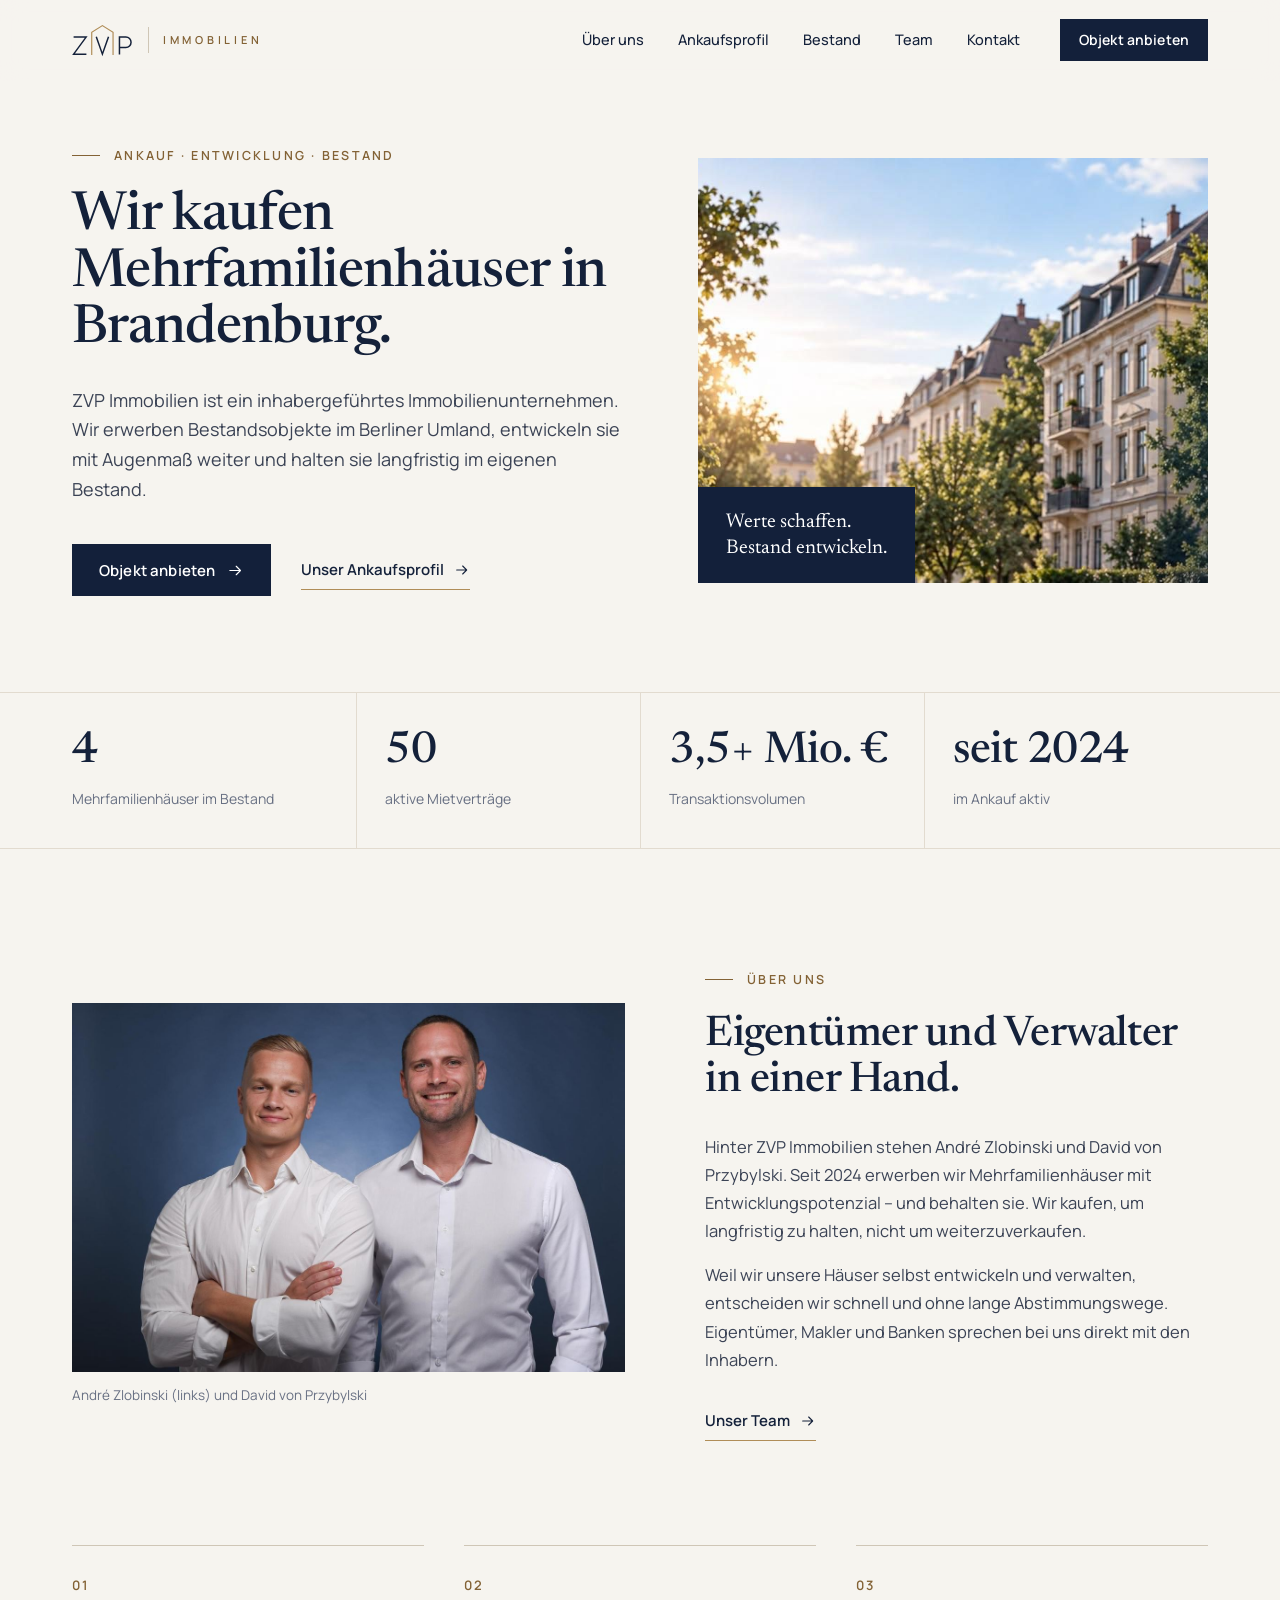
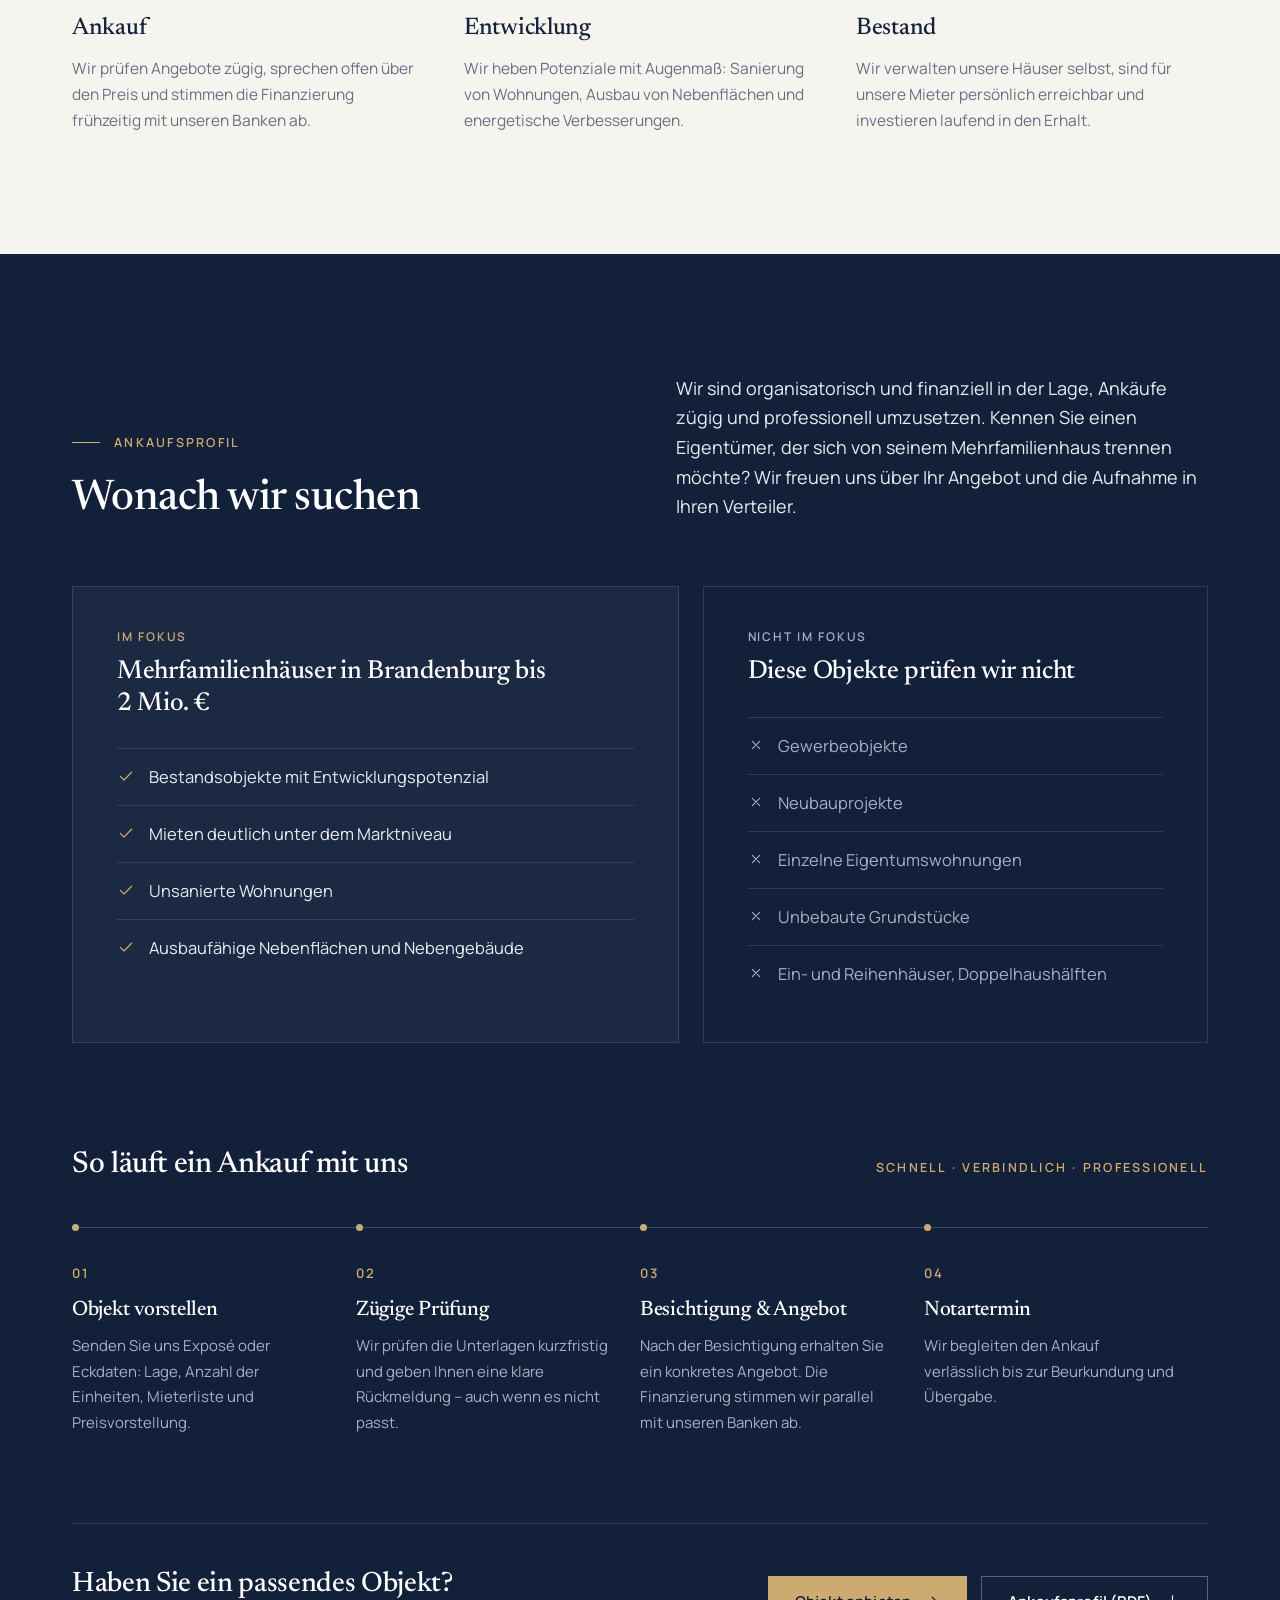
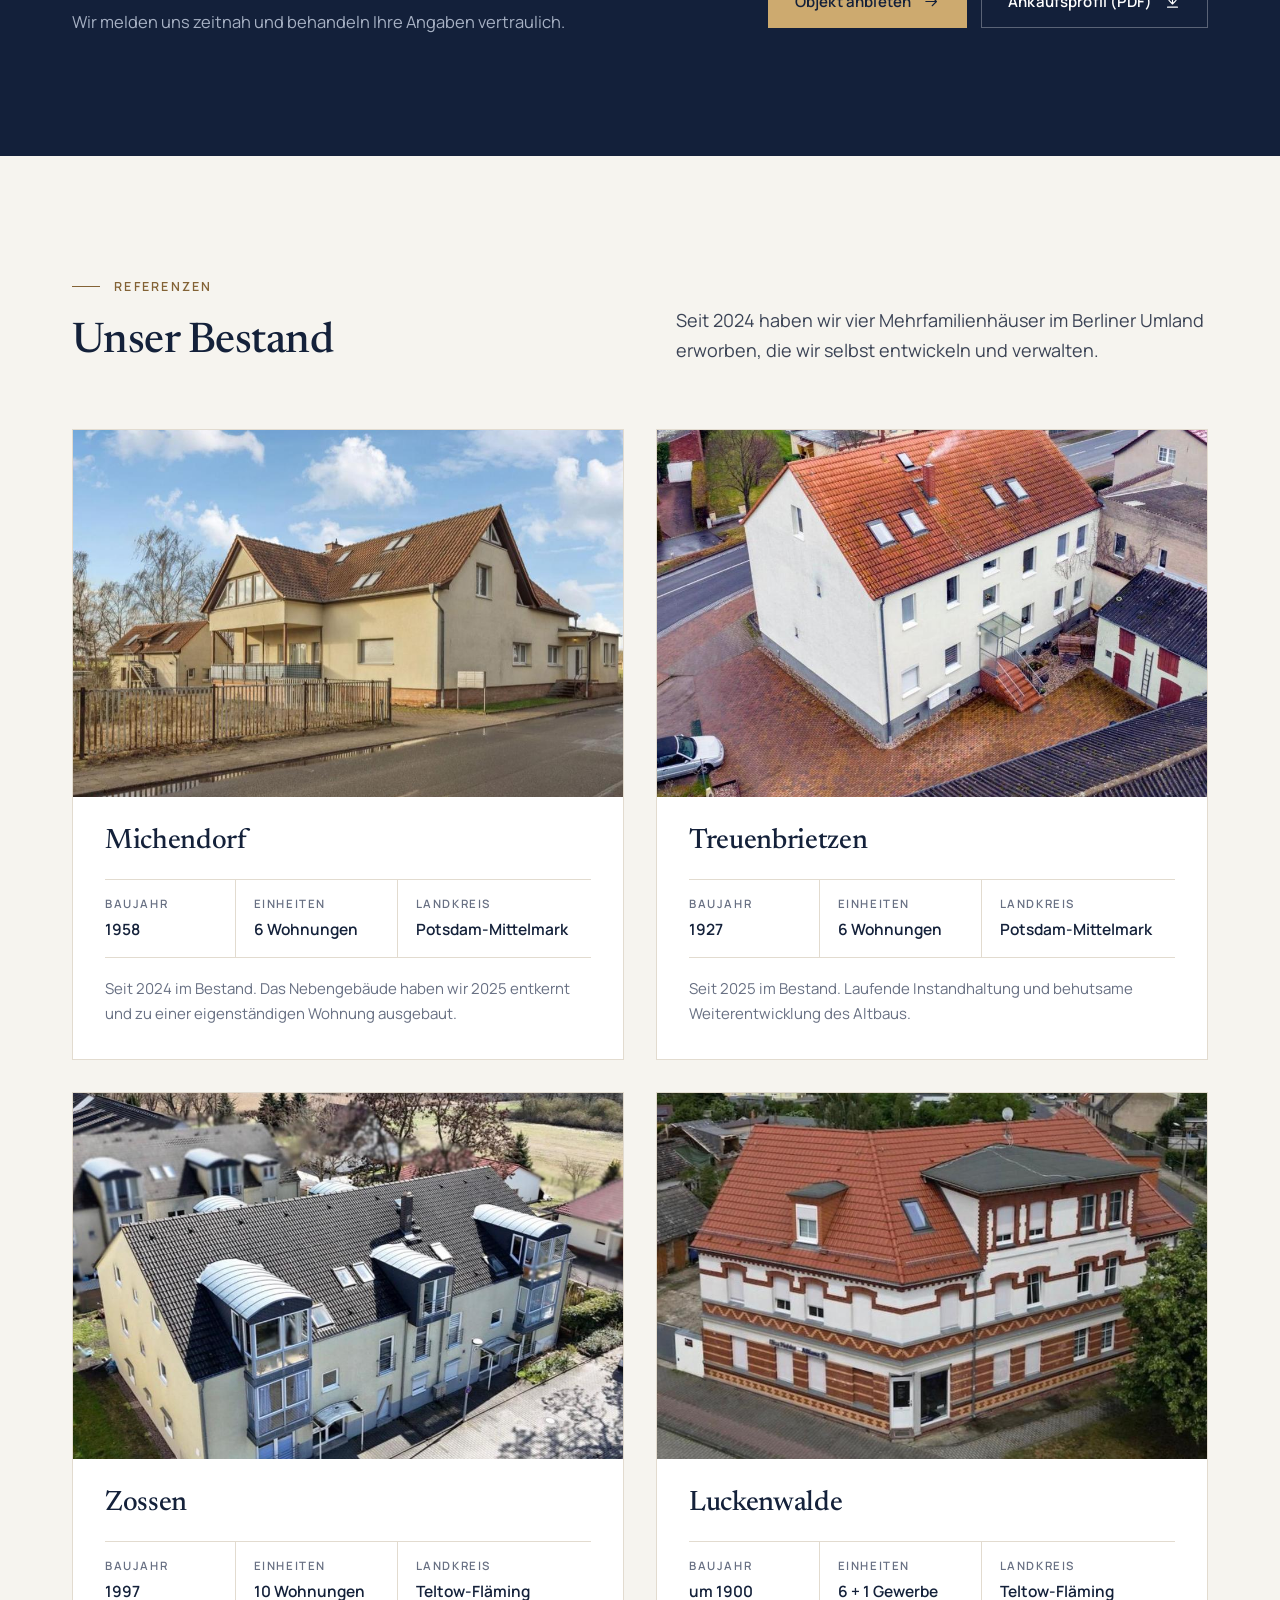
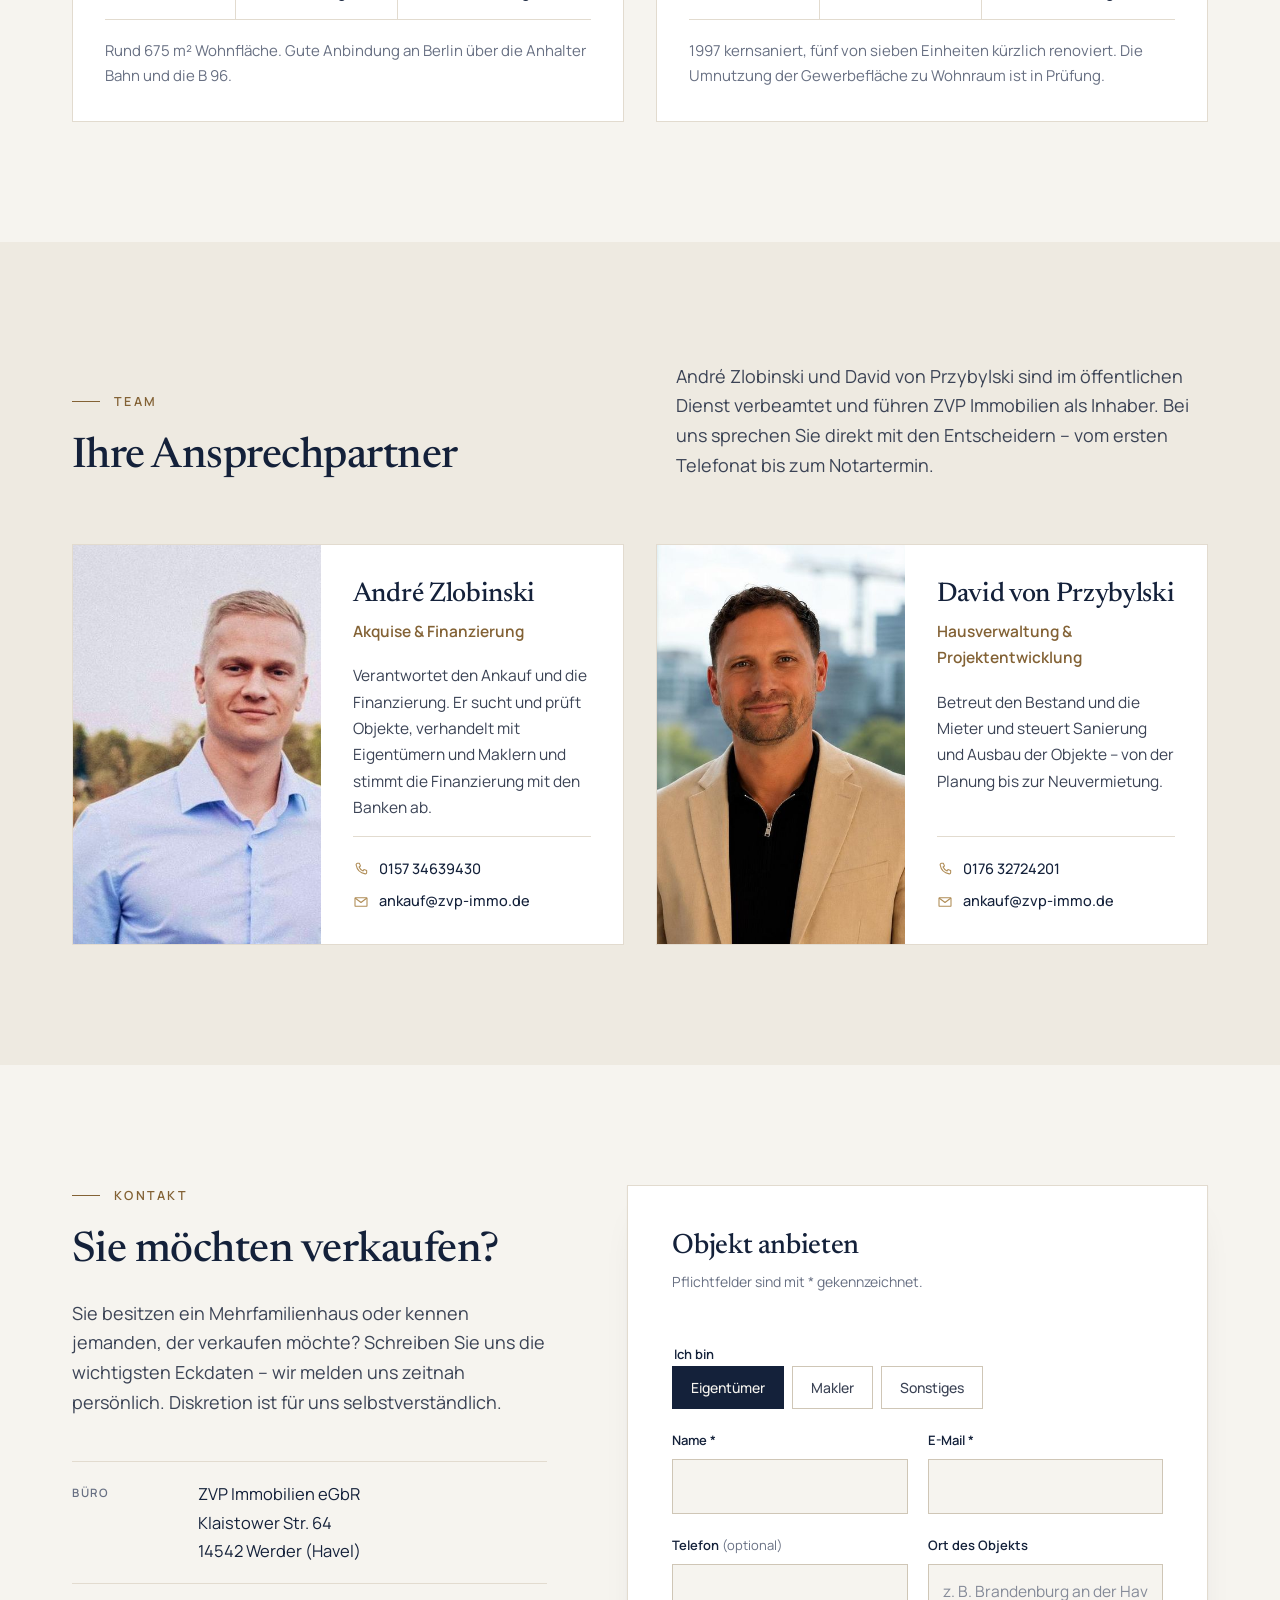
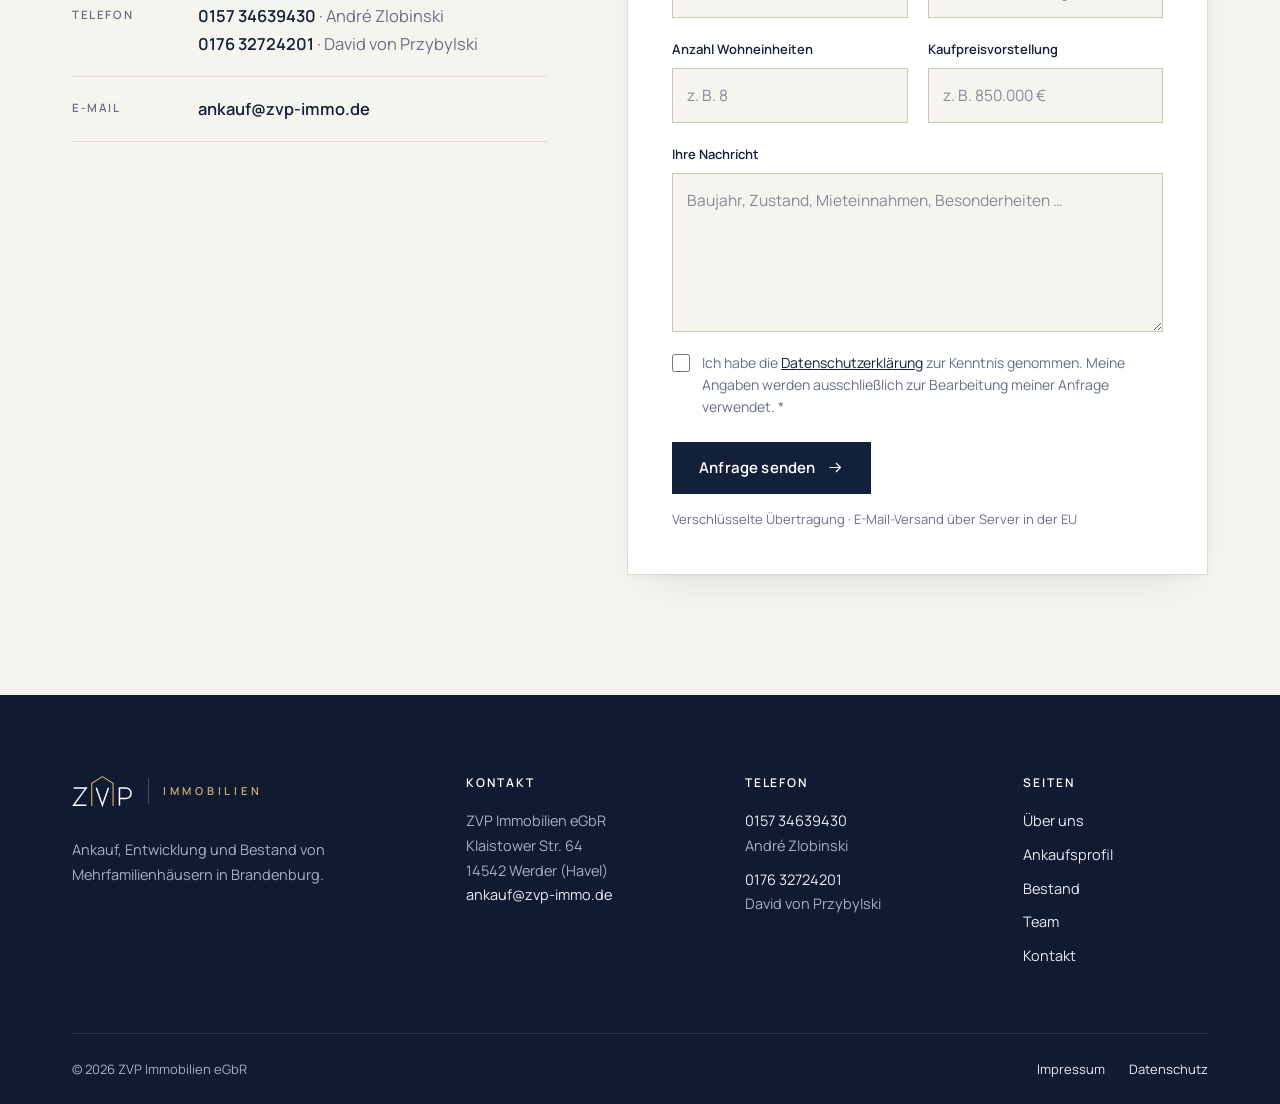
==== index.html @ 99a7ad57 "Add files via upload" ====
<!DOCTYPE html>
<html lang="de">
<head>
<meta charset="utf-8">
<meta name="viewport" content="width=device-width, initial-scale=1, viewport-fit=cover">
<title>ZVP Immobilien – Ankauf, Entwicklung und Bestand von Mehrfamilienhäusern</title>
<meta name="description" content="ZVP Immobilien kauft Mehrfamilienhäuser in Brandenburg bis 2 Mio. € – inhabergeführt, schnell und verbindlich. André Zlobinski und David von Przybylski, Werder (Havel).">
<link rel="canonical" href="https://zvp-immo.de/">
<meta name="theme-color" content="#13203a">
<meta name="referrer" content="strict-origin-when-cross-origin">
<meta property="og:type" content="website">
<meta property="og:locale" content="de_DE">
<meta property="og:site_name" content="ZVP Immobilien">
<meta property="og:title" content="ZVP Immobilien – Wir kaufen Mehrfamilienhäuser in Brandenburg">
<meta property="og:description" content="Inhabergeführt, schnell und verbindlich: Ankauf, Entwicklung und Bestand von Mehrfamilienhäusern im Berliner Umland.">
<meta property="og:url" content="https://zvp-immo.de/">
<meta property="og:image" content="https://zvp-immo.de/assets/img/og-image.jpg">
<meta property="og:image:width" content="1200">
<meta property="og:image:height" content="628">
<meta name="twitter:card" content="summary_large_image">
<link rel="icon" href="favicon.svg" type="image/svg+xml">
<link rel="apple-touch-icon" href="apple-touch-icon.png">
<link rel="preload" href="assets/fonts/manrope-latin.woff2" as="font" type="font/woff2" crossorigin>
<link rel="preload" href="assets/fonts/newsreader-latin.woff2" as="font" type="font/woff2" crossorigin>
<link rel="stylesheet" href="assets/css/style.css">
<script type="application/ld+json">
{"@context":"https://schema.org","@type":"Organization","name":"ZVP Immobilien eGbR","url":"https://zvp-immo.de/","logo":"https://zvp-immo.de/apple-touch-icon.png","email":"ankauf@zvp-immo.de","telephone":"+49 157 34639430","address":{"@type":"PostalAddress","streetAddress":"Klaistower Str. 64","postalCode":"14542","addressLocality":"Werder (Havel)","addressCountry":"DE"},"founder":[{"@type":"Person","name":"André Zlobinski"},{"@type":"Person","name":"David von Przybylski"}]}
</script>
</head>
<body>
<a class="skip" href="#inhalt">Zum Inhalt springen</a>

<svg class="sprite" aria-hidden="true">
  <symbol id="i-arrow" viewBox="0 0 24 24"><path d="M4 12h15M13 6l6 6-6 6"/></symbol>
  <symbol id="i-check" viewBox="0 0 24 24"><path d="M4.5 12.5l4.8 4.8L19.5 7"/></symbol>
  <symbol id="i-x" viewBox="0 0 24 24"><path d="M6.5 6.5l11 11M17.5 6.5l-11 11"/></symbol>
  <symbol id="i-phone" viewBox="0 0 24 24"><path d="M6.7 3.5h2.9l1.6 4.1-2.1 1.3a11.3 11.3 0 0 0 6 6l1.3-2.1 4.1 1.6v2.9a2 2 0 0 1-2.2 2A16.8 16.8 0 0 1 4.7 5.7a2 2 0 0 1 2-2.2z"/></symbol>
  <symbol id="i-mail" viewBox="0 0 24 24"><rect x="3" y="5.5" width="18" height="13" rx="1"/><path d="M3.6 6.4 12 12.8l8.4-6.4"/></symbol>
  <symbol id="i-download" viewBox="0 0 24 24"><path d="M12 4v11M7 10.5l5 5 5-5M5 20h14"/></symbol>
  <symbol id="i-done" viewBox="0 0 24 24"><circle cx="12" cy="12" r="9.5"/><path d="M7.5 12.3l3 3 6-6.3"/></symbol>
</svg>

<header class="site-header">
  <div class="wrap">
    <a class="brand" href="#start" aria-label="ZVP Immobilien – zum Seitenanfang">
      <svg class="mark" viewBox="0 0 116 60" aria-hidden="true"><g fill="none" stroke="currentColor" stroke-width="2.8"><path d="M3 24.5h23.5L3 56.5h24"/><path d="M45.5 24 57 56.5 68.5 24"/><path d="M89 57V24.5h12a9.75 9.75 0 0 1 0 19.5H89"/></g><path class="roof" d="M37 58V15.5L57 3l20 12.5V58" fill="none" stroke-width="2.2"/></svg>
      <span class="word">IMMOBILIEN</span>
    </a>
    <button class="menu-btn" id="menu-btn" type="button" aria-expanded="false" aria-controls="nav"><span class="bars" aria-hidden="true"></span>Menü</button>
    <nav class="main" id="nav" aria-label="Hauptnavigation">
      <a href="#ueber-uns">Über uns</a>
      <a href="#ankauf">Ankaufsprofil</a>
      <a href="#bestand">Bestand</a>
      <a href="#team">Team</a>
      <a href="#kontakt">Kontakt</a>
      <a class="btn btn-primary btn-sm" href="#kontakt">Objekt anbieten</a>
    </nav>
  </div>
</header>

<main id="inhalt">

  <section class="hero" id="start">
    <div class="wrap hero-grid">
      <div>
        <p class="eyebrow">Ankauf · Entwicklung · Bestand</p>
        <h1>Wir kaufen Mehrfamilien&shy;häuser in Brandenburg.</h1>
        <p class="lead">ZVP Immobilien ist ein inhabergeführtes Immobilienunternehmen. Wir erwerben Bestandsobjekte im Berliner Umland, entwickeln sie mit Augenmaß weiter und halten sie langfristig im eigenen Bestand.</p>
        <div class="actions">
          <a class="btn btn-primary" href="#kontakt">Objekt anbieten <svg class="i" aria-hidden="true"><use href="#i-arrow"/></svg></a>
          <a class="link-arrow" href="#ankauf">Unser Ankaufsprofil <svg class="i" aria-hidden="true"><use href="#i-arrow"/></svg></a>
        </div>
      </div>
      <figure class="hero-media">
        <img src="assets/img/hero.jpg" width="790" height="600" alt="Sanierte Altbau-Mehrfamilienhäuser in einer begrünten Straße im Abendlicht" fetchpriority="high">
        <figcaption class="hero-tag">Werte schaffen.<br>Bestand entwickeln.</figcaption>
      </figure>
    </div>
    <div class="facts" aria-label="ZVP Immobilien in Zahlen">
      <div class="wrap">
        <div class="fact"><strong>4</strong><span>Mehrfamilienhäuser im Bestand</span></div>
        <div class="fact"><strong>50</strong><span>aktive Mietverträge</span></div>
        <div class="fact"><strong>3,5+ Mio. €</strong><span>Transaktionsvolumen</span></div>
        <div class="fact"><strong>seit 2024</strong><span>im Ankauf aktiv</span></div>
      </div>
    </div>
  </section>

  <section id="ueber-uns">
    <div class="wrap">
      <div class="about-grid">
        <figure class="about-media">
          <img src="assets/img/duo.jpg" width="1200" height="801" alt="André Zlobinski und David von Przybylski" loading="lazy" decoding="async">
          <figcaption class="cap">André Zlobinski (links) und David von Przybylski</figcaption>
        </figure>
        <div class="about-text">
          <p class="eyebrow">Über uns</p>
          <h2>Eigentümer und Verwalter in einer Hand.</h2>
          <p>Hinter ZVP Immobilien stehen André Zlobinski und David von Przybylski. Seit 2024 erwerben wir Mehrfamilienhäuser mit Entwicklungspotenzial – und behalten sie. Wir kaufen, um langfristig zu halten, nicht um weiterzuverkaufen.</p>
          <p>Weil wir unsere Häuser selbst entwickeln und verwalten, entscheiden wir schnell und ohne lange Abstimmungswege. Eigentümer, Makler und Banken sprechen bei uns direkt mit den Inhabern.</p>
          <a class="link-arrow" href="#team">Unser Team <svg class="i" aria-hidden="true"><use href="#i-arrow"/></svg></a>
        </div>
      </div>
      <div class="pillars">
        <div class="pillar"><span class="n">01</span><h3>Ankauf</h3><p>Wir prüfen Angebote zügig, sprechen offen über den Preis und stimmen die Finanzierung frühzeitig mit unseren Banken ab.</p></div>
        <div class="pillar"><span class="n">02</span><h3>Entwicklung</h3><p>Wir heben Potenziale mit Augenmaß: Sanierung von Wohnungen, Ausbau von Nebenflächen und energetische Verbesserungen.</p></div>
        <div class="pillar"><span class="n">03</span><h3>Bestand</h3><p>Wir verwalten unsere Häuser selbst, sind für unsere Mieter persönlich erreichbar und investieren laufend in den Erhalt.</p></div>
      </div>
    </div>
  </section>

  <section class="band" id="ankauf">
    <div class="wrap">
      <div class="sec-head">
        <div><p class="eyebrow">Ankaufsprofil</p><h2>Wonach wir suchen</h2></div>
        <p class="lead">Wir sind organisatorisch und finanziell in der Lage, Ankäufe zügig und professionell umzusetzen. Kennen Sie einen Eigentümer, der sich von seinem Mehrfamilienhaus trennen möchte? Wir freuen uns über Ihr Angebot und die Aufnahme in Ihren Verteiler.</p>
      </div>
      <div class="criteria">
        <div class="crit focus">
          <span class="tag">Im Fokus</span>
          <h3>Mehrfamilienhäuser in Brandenburg bis 2&nbsp;Mio.&nbsp;€</h3>
          <ul>
            <li><svg class="i" aria-hidden="true"><use href="#i-check"/></svg>Bestandsobjekte mit Entwicklungspotenzial</li>
            <li><svg class="i" aria-hidden="true"><use href="#i-check"/></svg>Mieten deutlich unter dem Marktniveau</li>
            <li><svg class="i" aria-hidden="true"><use href="#i-check"/></svg>Unsanierte Wohnungen</li>
            <li><svg class="i" aria-hidden="true"><use href="#i-check"/></svg>Ausbaufähige Nebenflächen und Nebengebäude</li>
          </ul>
        </div>
        <div class="crit not">
          <span class="tag">Nicht im Fokus</span>
          <h3>Diese Objekte prüfen wir nicht</h3>
          <ul>
            <li><svg class="i" aria-hidden="true"><use href="#i-x"/></svg>Gewerbeobjekte</li>
            <li><svg class="i" aria-hidden="true"><use href="#i-x"/></svg>Neubauprojekte</li>
            <li><svg class="i" aria-hidden="true"><use href="#i-x"/></svg>Einzelne Eigentumswohnungen</li>
            <li><svg class="i" aria-hidden="true"><use href="#i-x"/></svg>Unbebaute Grundstücke</li>
            <li><svg class="i" aria-hidden="true"><use href="#i-x"/></svg>Ein- und Reihenhäuser, Doppelhaushälften</li>
          </ul>
        </div>
      </div>

      <div class="steps-head">
        <h3>So läuft ein Ankauf mit uns</h3>
        <p class="eyebrow">Schnell · Verbindlich · Professionell</p>
      </div>
      <ol class="steps">
        <li class="step"><span class="n">01</span><h3>Objekt vorstellen</h3><p>Senden Sie uns Exposé oder Eckdaten: Lage, Anzahl der Einheiten, Mieterliste und Preisvorstellung.</p></li>
        <li class="step"><span class="n">02</span><h3>Zügige Prüfung</h3><p>Wir prüfen die Unterlagen kurzfristig und geben Ihnen eine klare Rückmeldung – auch wenn es nicht passt.</p></li>
        <li class="step"><span class="n">03</span><h3>Besichtigung &amp; Angebot</h3><p>Nach der Besichtigung erhalten Sie ein konkretes Angebot. Die Finanzierung stimmen wir parallel mit unseren Banken ab.</p></li>
        <li class="step"><span class="n">04</span><h3>Notartermin</h3><p>Wir begleiten den Ankauf verlässlich bis zur Beurkundung und Übergabe.</p></li>
      </ol>

      <div class="band-cta">
        <div><h3>Haben Sie ein passendes Objekt?</h3><p>Wir melden uns zeitnah und behandeln Ihre Angaben vertraulich.</p></div>
        <div class="actions">
          <a class="btn btn-brass" href="#kontakt">Objekt anbieten <svg class="i" aria-hidden="true"><use href="#i-arrow"/></svg></a>
          <a class="btn btn-outline" href="assets/docs/ankaufsprofil-zvp-immobilien.pdf" download>Ankaufsprofil (PDF) <svg class="i" aria-hidden="true"><use href="#i-download"/></svg></a>
        </div>
      </div>
    </div>
  </section>

  <section id="bestand">
    <div class="wrap">
      <div class="sec-head">
        <div><p class="eyebrow">Referenzen</p><h2>Unser Bestand</h2></div>
        <p class="lead">Seit 2024 haben wir vier Mehrfamilienhäuser im Berliner Umland erworben, die wir selbst entwickeln und verwalten.</p>
      </div>
      <div class="objects">
        <article class="obj">
          <figure><img src="assets/img/michendorf.jpg" width="960" height="720" alt="Mehrfamilienhaus in Michendorf" loading="lazy" decoding="async"></figure>
          <div class="obj-body">
            <h3>Michendorf</h3>
            <dl class="specs"><div><dt>Baujahr</dt><dd>1958</dd></div><div><dt>Einheiten</dt><dd>6 Wohnungen</dd></div><div><dt>Landkreis</dt><dd>Potsdam-Mittelmark</dd></div></dl>
            <p class="obj-note">Seit 2024 im Bestand. Das Nebengebäude haben wir 2025 entkernt und zu einer eigenständigen Wohnung ausgebaut.</p>
          </div>
        </article>
        <article class="obj">
          <figure><img src="assets/img/treuenbrietzen.jpg" width="960" height="720" alt="Mehrfamilienhaus in Treuenbrietzen" loading="lazy" decoding="async"></figure>
          <div class="obj-body">
            <h3>Treuenbrietzen</h3>
            <dl class="specs"><div><dt>Baujahr</dt><dd>1927</dd></div><div><dt>Einheiten</dt><dd>6 Wohnungen</dd></div><div><dt>Landkreis</dt><dd>Potsdam-Mittelmark</dd></div></dl>
            <p class="obj-note">Seit 2025 im Bestand. Laufende Instandhaltung und behutsame Weiterentwicklung des Altbaus.</p>
          </div>
        </article>
        <article class="obj">
          <figure><img src="assets/img/zossen.jpg" width="960" height="720" alt="Mehrfamilienhaus in Zossen" loading="lazy" decoding="async"></figure>
          <div class="obj-body">
            <h3>Zossen</h3>
            <dl class="specs"><div><dt>Baujahr</dt><dd>1997</dd></div><div><dt>Einheiten</dt><dd>10 Wohnungen</dd></div><div><dt>Landkreis</dt><dd>Teltow-Fläming</dd></div></dl>
            <p class="obj-note">Rund 675 m² Wohnfläche. Gute Anbindung an Berlin über die Anhalter Bahn und die B&nbsp;96.</p>
          </div>
        </article>
        <article class="obj">
          <figure><img src="assets/img/luckenwalde.jpg" width="960" height="720" alt="Mehrfamilienhaus in Luckenwalde" loading="lazy" decoding="async"></figure>
          <div class="obj-body">
            <h3>Luckenwalde</h3>
            <dl class="specs"><div><dt>Baujahr</dt><dd>um 1900</dd></div><div><dt>Einheiten</dt><dd>6 + 1 Gewerbe</dd></div><div><dt>Landkreis</dt><dd>Teltow-Fläming</dd></div></dl>
            <p class="obj-note">1997 kernsaniert, fünf von sieben Einheiten kürzlich renoviert. Die Umnutzung der Gewerbefläche zu Wohnraum ist in Prüfung.</p>
          </div>
        </article>
      </div>
    </div>
  </section>

  <section class="team" id="team">
    <div class="wrap">
      <div class="sec-head">
        <div><p class="eyebrow">Team</p><h2>Ihre Ansprechpartner</h2></div>
        <p class="lead">André Zlobinski und David von Przybylski sind im öffentlichen Dienst verbeamtet und führen ZVP Immobilien als Inhaber. Bei uns sprechen Sie direkt mit den Entscheidern – vom ersten Telefonat bis zum Notartermin.</p>
      </div>
      <div class="people">
        <article class="person">
          <figure><img src="assets/img/andre.jpg" width="560" height="700" alt="Porträt André Zlobinski" loading="lazy" decoding="async"></figure>
          <div class="person-body">
            <h3>André Zlobinski</h3>
            <p class="role">Akquise &amp; Finanzierung</p>
            <p>Verantwortet den Ankauf und die Finanzierung. Er sucht und prüft Objekte, verhandelt mit Eigentümern und Maklern und stimmt die Finanzierung mit den Banken ab.</p>
            <div class="person-contact">
              <a href="tel:+4915734639430"><svg class="i" aria-hidden="true"><use href="#i-phone"/></svg>0157 34639430</a>
              <a href="mailto:ankauf@zvp-immo.de"><svg class="i" aria-hidden="true"><use href="#i-mail"/></svg>ankauf@zvp-immo.de</a>
            </div>
          </div>
        </article>
        <article class="person">
          <figure><img src="assets/img/david.jpg" width="560" height="700" alt="Porträt David von Przybylski" loading="lazy" decoding="async"></figure>
          <div class="person-body">
            <h3>David von Przybylski</h3>
            <p class="role">Hausverwaltung &amp; Projektentwicklung</p>
            <p>Betreut den Bestand und die Mieter und steuert Sanierung und Ausbau der Objekte – von der Planung bis zur Neuvermietung.</p>
            <div class="person-contact">
              <a href="tel:+4917632724201"><svg class="i" aria-hidden="true"><use href="#i-phone"/></svg>0176 32724201</a>
              <a href="mailto:ankauf@zvp-immo.de"><svg class="i" aria-hidden="true"><use href="#i-mail"/></svg>ankauf@zvp-immo.de</a>
            </div>
          </div>
        </article>
      </div>
    </div>
  </section>

  <section id="kontakt">
    <div class="wrap contact-grid">
      <div class="contact-text">
        <p class="eyebrow">Kontakt</p>
        <h2>Sie möchten verkaufen?</h2>
        <p class="lead">Sie besitzen ein Mehrfamilienhaus oder kennen jemanden, der verkaufen möchte? Schreiben Sie uns die wichtigsten Eckdaten – wir melden uns zeitnah persönlich. Diskretion ist für uns selbstverständlich.</p>
        <dl class="contact-list">
          <div><dt>Büro</dt><dd>ZVP Immobilien eGbR<br>Klaistower Str. 64<br>14542 Werder (Havel)</dd></div>
          <div><dt>Telefon</dt><dd><a href="tel:+4915734639430">0157 34639430</a> <span>· André Zlobinski</span><br><a href="tel:+4917632724201">0176 32724201</a> <span>· David von Przybylski</span></dd></div>
          <div><dt>E-Mail</dt><dd><a href="mailto:ankauf@zvp-immo.de">ankauf@zvp-immo.de</a></dd></div>
        </dl>
      </div>
      <div class="form-card">
        <form id="contact-form" action="/api/kontakt" method="post">
          <div>
            <h3>Objekt anbieten</h3>
            <p class="hint">Pflichtfelder sind mit * gekennzeichnet.</p>
          </div>
          <fieldset>
            <legend class="legend">Ich bin</legend>
            <div class="seg">
              <label><input type="radio" name="rolle" value="Eigentümer" checked><span>Eigentümer</span></label>
              <label><input type="radio" name="rolle" value="Makler"><span>Makler</span></label>
              <label><input type="radio" name="rolle" value="Sonstiges"><span>Sonstiges</span></label>
            </div>
          </fieldset>
          <div class="row">
            <div class="field"><label for="f-name">Name *</label><input id="f-name" name="name" required maxlength="120" autocomplete="name"></div>
            <div class="field"><label for="f-email">E-Mail *</label><input id="f-email" name="email" type="email" required maxlength="200" autocomplete="email"></div>
          </div>
          <div class="row">
            <div class="field"><label for="f-tel">Telefon <span class="opt">(optional)</span></label><input id="f-tel" name="telefon" type="tel" maxlength="40" autocomplete="tel"></div>
            <div class="field"><label for="f-ort">Ort des Objekts</label><input id="f-ort" name="ort" maxlength="120" placeholder="z. B. Brandenburg an der Havel"></div>
          </div>
          <div class="row">
            <div class="field"><label for="f-we">Anzahl Wohneinheiten</label><input id="f-we" name="einheiten" maxlength="20" inputmode="numeric" placeholder="z. B. 8"></div>
            <div class="field"><label for="f-preis">Kaufpreisvorstellung</label><input id="f-preis" name="preis" maxlength="40" placeholder="z. B. 850.000 €"></div>
          </div>
          <div class="field"><label for="f-msg">Ihre Nachricht</label><textarea id="f-msg" name="nachricht" rows="5" maxlength="5000" placeholder="Baujahr, Zustand, Mieteinnahmen, Besonderheiten …"></textarea></div>
          <div class="hp" aria-hidden="true"><label for="f-website">Website</label><input id="f-website" name="website" tabindex="-1" autocomplete="off"></div>
          <label class="check"><input type="checkbox" name="datenschutz" value="ja" required><span>Ich habe die <a href="datenschutz.html#kontaktformular" target="_blank" rel="noopener">Datenschutzerklärung</a> zur Kenntnis genommen. Meine Angaben werden ausschließlich zur Bearbeitung meiner Anfrage verwendet. *</span></label>
          <p class="form-status" id="form-status" role="alert" hidden></p>
          <div class="form-foot">
            <button class="btn btn-primary" type="submit">Anfrage senden <svg class="i" aria-hidden="true"><use href="#i-arrow"/></svg></button>
            <small>Verschlüsselte Übertragung · E-Mail-Versand über Server in der EU</small>
          </div>
        </form>
        <div class="form-done" id="form-done" tabindex="-1" hidden>
          <svg class="i" aria-hidden="true"><use href="#i-done"/></svg>
          <h3>Vielen Dank für Ihre Nachricht.</h3>
          <p>Ihre Anfrage ist bei uns eingegangen. Wir melden uns zeitnah persönlich bei Ihnen.</p>
        </div>
      </div>
    </div>
  </section>
</main>

<footer>
  <div class="wrap">
    <div class="foot-grid">
      <div>
        <a class="brand" href="#start" aria-label="ZVP Immobilien – zum Seitenanfang">
          <svg class="mark" viewBox="0 0 116 60" aria-hidden="true"><g fill="none" stroke="currentColor" stroke-width="2.8"><path d="M3 24.5h23.5L3 56.5h24"/><path d="M45.5 24 57 56.5 68.5 24"/><path d="M89 57V24.5h12a9.75 9.75 0 0 1 0 19.5H89"/></g><path class="roof" d="M37 58V15.5L57 3l20 12.5V58" fill="none" stroke-width="2.2"/></svg>
          <span class="word">IMMOBILIEN</span>
        </a>
        <p class="foot-claim">Ankauf, Entwicklung und Bestand von Mehrfamilienhäusern in Brandenburg.</p>
      </div>
      <div>
        <h2>Kontakt</h2>
        <address>ZVP Immobilien eGbR<br>Klaistower Str. 64<br>14542 Werder (Havel)<br><a href="mailto:ankauf@zvp-immo.de">ankauf@zvp-immo.de</a></address>
      </div>
      <div>
        <h2>Telefon</h2>
        <ul>
          <li><a href="tel:+4915734639430">0157 34639430</a><br>André Zlobinski</li>
          <li><a href="tel:+4917632724201">0176 32724201</a><br>David von Przybylski</li>
        </ul>
      </div>
      <div>
        <h2>Seiten</h2>
        <ul><li><a href="#ueber-uns">Über uns</a></li><li><a href="#ankauf">Ankaufsprofil</a></li><li><a href="#bestand">Bestand</a></li><li><a href="#team">Team</a></li><li><a href="#kontakt">Kontakt</a></li></ul>
      </div>
    </div>
    <div class="foot-bottom">
      <span>© 2026 ZVP Immobilien eGbR</span>
      <nav aria-label="Rechtliches"><a href="impressum.html">Impressum</a><a href="datenschutz.html">Datenschutz</a></nav>
    </div>
  </div>
</footer>

<script src="assets/js/main.js" defer></script>
</body>
</html>
---- assets/css/style.css ----
/* ZVP Immobilien – Stylesheet
   Schriften werden lokal ausgeliefert (keine Verbindung zu Google Fonts). Lizenz: SIL Open Font License, siehe assets/fonts. */

@font-face{font-family:"Manrope";font-style:normal;font-weight:400 700;font-display:swap;src:url("../fonts/manrope-latin.woff2") format("woff2");unicode-range:U+0000-00FF,U+0131,U+0152-0153,U+02BB-02BC,U+02C6,U+02DA,U+02DC,U+0304,U+0308,U+0329,U+2000-206F,U+20AC,U+2122,U+2191,U+2193,U+2212,U+2215,U+FEFF,U+FFFD}
@font-face{font-family:"Manrope";font-style:normal;font-weight:400 700;font-display:swap;src:url("../fonts/manrope-latin-ext.woff2") format("woff2");unicode-range:U+0100-02BA,U+02BD-02C5,U+02C7-02CC,U+02CE-02D7,U+02DD-02FF,U+0304,U+0308,U+0329,U+1D00-1DBF,U+1E00-1E9F,U+1EF2-1EFF,U+2020,U+20A0-20AB,U+20AD-20C0,U+2113,U+2C60-2C7F,U+A720-A7FF}
@font-face{font-family:"Newsreader";font-style:normal;font-weight:400 500;font-display:swap;src:url("../fonts/newsreader-latin.woff2") format("woff2");unicode-range:U+0000-00FF,U+0131,U+0152-0153,U+02BB-02BC,U+02C6,U+02DA,U+02DC,U+0304,U+0308,U+0329,U+2000-206F,U+20AC,U+2122,U+2191,U+2193,U+2212,U+2215,U+FEFF,U+FFFD}
@font-face{font-family:"Newsreader";font-style:normal;font-weight:400 500;font-display:swap;src:url("../fonts/newsreader-latin-ext.woff2") format("woff2");unicode-range:U+0100-02BA,U+02BD-02C5,U+02C7-02CC,U+02CE-02D7,U+02DD-02FF,U+0304,U+0308,U+0329,U+1D00-1DBF,U+1E00-1E9F,U+1EF2-1EFF,U+2020,U+20A0-20AB,U+20AD-20C0,U+2113,U+2C60-2C7F,U+A720-A7FF}

:root{
  --paper:#f6f4ef;--surface:#fff;--sand:#eeeae1;
  --ink:#14213a;--text:#3b4355;--muted:#687083;
  --line:#e2dbcf;--line-strong:#cfc6b6;
  --brass:#b08d57;--brass-text:#836235;--brass-light:#cdaa6f;
  --band:#13203a;--footer:#101b31;--on-dark:#e9ecf2;--on-dark-muted:#a6b0c3;--dark-line:rgba(255,255,255,.12);
  --btn-bg:#13203a;--btn-fg:#fff;--btn-hover:#24375c;
  --ok:#2f6b4f;--err:#9b3b2e;
  --shadow:0 1px 2px rgba(20,33,58,.04),0 18px 40px -24px rgba(20,33,58,.18);
  color-scheme:light;
}
@media (prefers-color-scheme:dark){:root:not([data-theme="light"]){
  --paper:#0e1626;--surface:#141e31;--sand:#111a2b;
  --ink:#f1eee7;--text:#c9cfda;--muted:#959eb0;
  --line:#243049;--line-strong:#33405a;
  --brass:#c3a06a;--brass-text:#cfb07c;--brass-light:#cdaa6f;
  --band:#142039;--footer:#0a101d;
  --btn-bg:#cdaa6f;--btn-fg:#13203a;--btn-hover:#dcbd86;
  --ok:#7fc3a0;--err:#e59a8c;
  --shadow:none;color-scheme:dark}}
:root[data-theme="dark"]{
  --paper:#0e1626;--surface:#141e31;--sand:#111a2b;
  --ink:#f1eee7;--text:#c9cfda;--muted:#959eb0;
  --line:#243049;--line-strong:#33405a;
  --brass:#c3a06a;--brass-text:#cfb07c;--brass-light:#cdaa6f;
  --band:#142039;--footer:#0a101d;
  --btn-bg:#cdaa6f;--btn-fg:#13203a;--btn-hover:#dcbd86;
  --ok:#7fc3a0;--err:#e59a8c;
  --shadow:none;color-scheme:dark}

*,*::before,*::after{box-sizing:border-box}
html{scroll-behavior:smooth;scroll-padding-top:88px;-webkit-text-size-adjust:100%}
body{margin:0;background:var(--paper);color:var(--text);font:400 16.5px/1.7 Manrope,system-ui,-apple-system,"Segoe UI",sans-serif;-webkit-font-smoothing:antialiased;text-rendering:optimizeLegibility}
img{display:block;max-width:100%;height:auto}
a{color:inherit}
p{margin:0 0 1em}
h1,h2,h3{font-family:Newsreader,Georgia,"Times New Roman",serif;font-weight:500;color:var(--ink);margin:0;letter-spacing:-.012em;font-optical-sizing:auto}
h1{font-size:clamp(38px,4.2vw,58px);line-height:1.05}
h2{font-size:clamp(32px,3.3vw,46px);line-height:1.1}
h3{font-size:24px;line-height:1.2}
:focus-visible{outline:2px solid var(--brass);outline-offset:3px}
[hidden]{display:none!important}
.sprite{position:absolute;width:0;height:0;overflow:hidden}
.skip{position:absolute;left:16px;top:-60px;z-index:100;padding:10px 16px;background:var(--btn-bg);color:var(--btn-fg);font-weight:600;text-decoration:none}
.skip:focus{top:12px}
.wrap{max-width:1200px;margin:0 auto;padding:0 32px}
section{padding:120px 0}
.eyebrow{display:flex;align-items:center;gap:14px;margin:0 0 22px;font-size:12.5px;font-weight:600;letter-spacing:.18em;text-transform:uppercase;color:var(--brass-text)}
.eyebrow::before{content:"";width:28px;height:1px;background:currentColor;flex:none}
.lead{font-size:18px;line-height:1.65}
.sec-head{display:grid;grid-template-columns:1fr 1fr;gap:28px 72px;align-items:end;margin-bottom:64px}
.sec-head .lead{margin:0;max-width:34em}
.i{width:18px;height:18px;fill:none;stroke:currentColor;stroke-width:1.6;stroke-linecap:round;stroke-linejoin:round;flex:none}

/* Buttons & Links */
.btn{display:inline-flex;align-items:center;justify-content:center;gap:12px;min-height:52px;padding:0 26px;border:1px solid transparent;font:600 15px/1 Manrope,system-ui,sans-serif;letter-spacing:.01em;text-decoration:none;cursor:pointer;transition:background-color .2s,border-color .2s,color .2s,opacity .2s}
.btn .i{width:17px;height:17px;transition:transform .2s}
.btn:hover .i{transform:translateX(3px)}
.btn[disabled]{opacity:.65;cursor:progress}
.btn-primary{background:var(--btn-bg);color:var(--btn-fg)}
.btn-primary:hover{background:var(--btn-hover)}
.btn-brass{background:var(--brass-light);color:#13203a}
.btn-brass:hover{background:#dcbd86}
.btn-outline{border-color:rgba(255,255,255,.3);color:#fff}
.btn-outline:hover{border-color:#fff}
.btn-outline:hover .i{transform:translateY(2px)}
.btn-ghost{border-color:var(--line-strong);color:var(--ink);background:transparent}
.btn-ghost:hover{border-color:var(--ink)}
.btn-sm{min-height:42px;padding:0 18px;font-size:14px}
.link-arrow{display:inline-flex;align-items:center;gap:10px;font-weight:600;font-size:15px;color:var(--ink);text-decoration:none;padding:6px 0;border-bottom:1px solid var(--brass)}
.link-arrow .i{width:16px;height:16px;transition:transform .2s}
.link-arrow:hover .i{transform:translateX(3px)}

/* Header */
.site-header{position:sticky;top:0;z-index:50;background:var(--paper);background:color-mix(in srgb,var(--paper) 92%,transparent);-webkit-backdrop-filter:saturate(1.4) blur(12px);backdrop-filter:saturate(1.4) blur(12px);border-bottom:1px solid transparent;transition:border-color .25s}
.site-header.scrolled{border-bottom-color:var(--line)}
.site-header .wrap{display:flex;align-items:center;justify-content:space-between;gap:24px;height:80px}
.brand{display:inline-flex;align-items:center;gap:14px;color:var(--ink);text-decoration:none}
.brand svg{height:32px;width:auto;overflow:visible}
.brand .word{font-size:11px;font-weight:600;letter-spacing:.34em;line-height:26px;color:var(--brass-text);padding-left:14px;border-left:1px solid var(--line-strong)}
.mark .roof{stroke:var(--brass)}
nav.main{display:flex;align-items:center;gap:34px}
nav.main a:not(.btn){position:relative;padding:6px 0;font-size:14.5px;font-weight:500;color:var(--ink);text-decoration:none}
nav.main a:not(.btn)::after{content:"";position:absolute;left:0;right:0;bottom:0;height:1px;background:var(--brass);transform:scaleX(0);transform-origin:left;transition:transform .25s}
nav.main a:not(.btn):hover::after,nav.main a.active::after{transform:scaleX(1)}
nav.main .btn{margin-left:6px}
.menu-btn{display:none;align-items:center;gap:10px;height:42px;padding:0 14px;background:none;border:1px solid var(--line-strong);color:var(--ink);font:600 14px Manrope,system-ui,sans-serif;cursor:pointer}
.menu-btn .bars{position:relative;width:16px;height:10px;border-top:1.5px solid currentColor;border-bottom:1.5px solid currentColor}
.menu-btn .bars::after{content:"";position:absolute;left:0;right:0;top:50%;margin-top:-.75px;height:1.5px;background:currentColor}

/* Hero */
.hero{padding:64px 0 0}
.hero-grid{display:grid;grid-template-columns:minmax(0,1.1fr) minmax(0,1fr);gap:64px;align-items:center}
.hero h1{margin-bottom:28px}
.hero .lead{max-width:31em;margin-bottom:40px}
.actions{display:flex;flex-wrap:wrap;align-items:center;gap:18px 30px}
.hero-media{position:relative;margin:0}
.hero-media img{width:100%;aspect-ratio:6/5;object-fit:cover;object-position:60% 50%}
.hero-tag{position:absolute;left:0;bottom:0;background:var(--band);color:#fff;padding:22px 28px;font:400 20px/1.3 Newsreader,Georgia,serif}
.facts{margin-top:96px;border-top:1px solid var(--line);border-bottom:1px solid var(--line)}
.facts .wrap{display:grid;grid-template-columns:repeat(4,1fr)}
.fact{padding:36px 28px;border-left:1px solid var(--line)}
.fact:first-child{border-left:0;padding-left:0}
.fact strong{display:block;margin-bottom:8px;white-space:nowrap;font:500 44px/1.05 Newsreader,Georgia,serif;color:var(--ink);font-variant-numeric:lining-nums;letter-spacing:-.01em}
.fact span{font-size:14px;color:var(--muted)}

/* Über uns */
.about-grid{display:grid;grid-template-columns:minmax(0,1.1fr) minmax(0,1fr);gap:80px;align-items:center}
.about-media{margin:0}
.about-media img{width:100%;aspect-ratio:3/2;object-fit:cover}
figcaption.cap{margin-top:12px;font-size:13.5px;color:var(--muted)}
.about-text h2{margin-bottom:28px}
.about-text p{max-width:33em}
.about-text .link-arrow{margin-top:12px}
.pillars{display:grid;grid-template-columns:repeat(3,1fr);gap:40px;margin-top:104px}
.pillar{padding-top:28px;border-top:1px solid var(--line-strong)}
.pillar .n{display:block;margin-bottom:18px;font-size:13px;font-weight:600;letter-spacing:.14em;color:var(--brass-text)}
.pillar h3{margin-bottom:12px}
.pillar p{margin:0;font-size:15.5px;color:var(--muted)}

/* Ankaufsprofil */
.band{background:var(--band);color:var(--on-dark-muted)}
.band h2,.band h3{color:#fff}
.band .eyebrow{color:var(--brass-light)}
.band .lead{color:var(--on-dark)}
.criteria{display:grid;grid-template-columns:minmax(0,1.2fr) minmax(0,1fr);gap:24px}
.crit{padding:40px 44px;border:1px solid var(--dark-line)}
.crit.focus{background:rgba(255,255,255,.04)}
.crit .tag{display:block;margin-bottom:10px;font-size:12px;font-weight:600;letter-spacing:.16em;text-transform:uppercase;color:var(--brass-light)}
.crit.not .tag{color:var(--on-dark-muted)}
.crit h3{font-size:26px}
.crit ul{list-style:none;margin:28px 0 0;padding:0}
.crit li{display:flex;gap:14px;padding:14px 0;border-top:1px solid var(--dark-line);color:var(--on-dark)}
.crit li .i{margin-top:4px;color:var(--brass-light)}
.crit.not li{color:var(--on-dark-muted)}
.crit.not li .i{color:var(--on-dark-muted);width:16px;height:16px;margin-top:5px}
.steps-head{display:flex;flex-wrap:wrap;justify-content:space-between;align-items:baseline;gap:12px 24px;margin:104px 0 44px}
.steps-head h3{font-size:30px}
.steps-head .eyebrow{margin:0}
.steps-head .eyebrow::before{display:none}
.steps{display:grid;grid-template-columns:repeat(4,1fr);margin:0;padding:0;list-style:none;border-top:1px solid rgba(255,255,255,.18)}
.step{position:relative;padding:34px 32px 0 0}
.step::before{content:"";position:absolute;top:-4px;left:0;width:7px;height:7px;border-radius:50%;background:var(--brass-light)}
.step .n{display:block;margin-bottom:14px;font-size:13px;font-weight:600;letter-spacing:.14em;color:var(--brass-light)}
.step h3{font-size:21px;margin-bottom:10px}
.step p{margin:0;font-size:15px}
.band-cta{display:flex;flex-wrap:wrap;justify-content:space-between;align-items:center;gap:24px;margin-top:88px;padding-top:44px;border-top:1px solid var(--dark-line)}
.band-cta h3{font-size:28px}
.band-cta p{margin:6px 0 0}
.band-cta .actions{gap:14px}

/* Bestand */
.objects{display:grid;grid-template-columns:repeat(2,1fr);gap:32px}
.obj{display:flex;flex-direction:column;background:var(--surface);border:1px solid var(--line)}
.obj figure{margin:0;aspect-ratio:3/2;overflow:hidden;background:var(--sand)}
.obj img{width:100%;height:100%;object-fit:cover;transition:transform .7s cubic-bezier(.2,.6,.2,1)}
.obj:hover img{transform:scale(1.03)}
.obj-body{padding:28px 32px 32px}
.obj h3{font-size:28px;margin-bottom:20px}
.specs{display:grid;grid-template-columns:.8fr 1fr 1.2fr;margin:0;border-top:1px solid var(--line);border-bottom:1px solid var(--line)}
.specs div{padding:14px 0}
.specs div+div{padding-left:18px;border-left:1px solid var(--line)}
.specs dt{margin-bottom:3px;font-size:11.5px;font-weight:600;letter-spacing:.14em;text-transform:uppercase;color:var(--muted)}
.specs dd{margin:0;font-size:15.5px;font-weight:600;color:var(--ink)}
.obj-note{margin:18px 0 0;font-size:15px;color:var(--muted)}

/* Team */
.team{background:var(--sand)}
.people{display:grid;grid-template-columns:repeat(2,1fr);gap:32px}
.person{display:grid;grid-template-columns:minmax(0,.82fr) minmax(0,1fr);background:var(--surface);border:1px solid var(--line)}
.person figure{position:relative;margin:0;min-height:340px;background:var(--line)}
.person img{position:absolute;inset:0;width:100%;height:100%;object-fit:cover;object-position:50% 25%}
.person-body{display:flex;flex-direction:column;padding:34px 32px 30px}
.person h3{font-size:27px}
.role{margin:6px 0 18px;font-size:14.5px;font-weight:600;color:var(--brass-text)}
.person-body p{font-size:15.5px}
.person-contact{display:grid;gap:8px;margin-top:auto;padding-top:20px;border-top:1px solid var(--line)}
.person-contact a{display:inline-flex;align-items:center;gap:10px;font-size:14.5px;font-weight:500;color:var(--ink);text-decoration:none}
.person-contact a:hover{color:var(--brass-text)}
.person-contact .i{width:16px;height:16px;color:var(--brass)}

/* Kontakt */
.contact-grid{display:grid;grid-template-columns:minmax(0,.9fr) minmax(0,1.1fr);gap:80px;align-items:start}
.contact-text h2{margin-bottom:24px}
.contact-list{margin:44px 0 0;border-top:1px solid var(--line)}
.contact-list div{display:grid;grid-template-columns:110px 1fr;gap:16px;padding:18px 0;border-bottom:1px solid var(--line)}
.contact-list dt{padding-top:3px;font-size:11.5px;font-weight:600;letter-spacing:.14em;text-transform:uppercase;color:var(--muted)}
.contact-list dd{margin:0;color:var(--ink)}
.contact-list dd span{color:var(--muted)}
.contact-list a{font-weight:600;text-decoration:none}
.contact-list a:hover{text-decoration:underline;text-decoration-color:var(--brass);text-underline-offset:4px}
.form-card{padding:44px;background:var(--surface);border:1px solid var(--line);box-shadow:var(--shadow)}
.form-card h3{font-size:28px;margin-bottom:6px}
.form-card .hint{margin:0 0 30px;font-size:14px;color:var(--muted)}
form{display:grid;gap:20px}
.row{display:grid;grid-template-columns:1fr 1fr;gap:20px}
.field{display:grid;gap:8px;align-content:start}
.field>label,.legend{font-size:13px;font-weight:600;color:var(--ink)}
.field .opt{font-weight:400;color:var(--muted)}
input,textarea{width:100%;padding:13px 14px;font:inherit;font-size:15.5px;color:var(--ink);background:var(--paper);border:1px solid var(--line-strong);border-radius:0;transition:border-color .15s,box-shadow .15s;-webkit-appearance:none;appearance:none}
textarea{resize:vertical;min-height:132px}
input::placeholder,textarea::placeholder{color:var(--muted);opacity:.8}
input:focus,textarea:focus{outline:none;border-color:var(--ink);box-shadow:0 0 0 3px color-mix(in srgb,var(--brass) 28%,transparent)}
fieldset{margin:0;padding:0;border:0;display:grid;gap:10px}
.seg{display:flex;flex-wrap:wrap;gap:8px}
.seg label{position:relative}
.seg input{position:absolute;width:1px;height:1px;opacity:0}
.seg span{display:inline-block;padding:9px 18px;font-size:14px;font-weight:500;color:var(--text);border:1px solid var(--line-strong);cursor:pointer;transition:background-color .15s,color .15s,border-color .15s}
.seg span:hover{border-color:var(--ink)}
.seg input:checked+span{background:var(--ink);border-color:var(--ink);color:var(--paper)}
.seg input:focus-visible+span{outline:2px solid var(--brass);outline-offset:2px}
.check{display:flex;align-items:flex-start;gap:12px;font-size:14px;line-height:1.55;color:var(--muted)}
.check input{flex:none;width:18px;height:18px;margin:2px 0 0;padding:0;accent-color:var(--ink);-webkit-appearance:auto;appearance:auto}
.check a{color:var(--ink)}
.hp{position:absolute!important;left:-10000px;width:1px;height:1px;overflow:hidden}
.form-foot{display:flex;flex-wrap:wrap;align-items:center;justify-content:space-between;gap:14px 20px;margin-top:4px}
.form-foot small{font-size:13px;color:var(--muted)}
.form-status{margin:0;padding:14px 16px;font-size:14.5px;border-left:2px solid var(--err);background:color-mix(in srgb,var(--err) 9%,transparent);color:var(--ink)}
.form-status a{font-weight:600}
.form-status .btn{margin-top:12px}
.form-done{padding:8px 0}
.form-done .i{width:40px;height:40px;margin-bottom:18px;color:var(--ok);stroke-width:1.4}
.form-done h3{margin-bottom:10px}
.form-done p{margin:0;color:var(--text)}

/* Footer */
footer{padding:80px 0 0;background:var(--footer);color:var(--on-dark-muted);font-size:14.5px}
.foot-grid{display:grid;grid-template-columns:1.5fr 1fr 1fr .8fr;gap:48px;padding-bottom:64px}
footer .brand{color:#fff}
footer .brand .word{color:var(--brass-light);border-color:rgba(255,255,255,.22)}
footer .mark .roof{stroke:var(--brass-light)}
.foot-claim{max-width:22em;margin:24px 0 0}
footer h2{margin:0 0 18px;font:600 12px/1.4 Manrope,system-ui,sans-serif;letter-spacing:.16em;text-transform:uppercase;color:#fff}
footer ul{display:grid;gap:9px;margin:0;padding:0;list-style:none}
footer a{color:var(--on-dark);text-decoration:none}
footer a:hover{color:var(--brass-light)}
footer address{font-style:normal}
.foot-bottom{display:flex;flex-wrap:wrap;justify-content:space-between;gap:12px 24px;padding:24px 0;border-top:1px solid rgba(255,255,255,.1);font-size:13px}
.foot-bottom nav{display:flex;gap:24px}

/* Unterseiten (Impressum, Datenschutz, Danke, 404) */
.page-head{padding:88px 0 56px;border-bottom:1px solid var(--line)}
.page-head .wrap,.legal-body .wrap{max-width:900px}
.page-head h1{font-size:clamp(36px,4vw,54px);margin-bottom:14px}
.page-head p:not(.eyebrow){margin:0;max-width:36em;font-size:17.5px;color:var(--muted)}
.legal-body{padding:56px 0 120px}
.legal-card{padding:clamp(28px,4vw,52px);background:var(--surface);border:1px solid var(--line)}
.legal-card h2{display:flex;gap:14px;align-items:baseline;margin:44px 0 14px;font-size:24px;line-height:1.25}
.legal-card h2:first-child{margin-top:0}
.legal-card h2 .no{flex:none;font:600 13px/1 Manrope,system-ui,sans-serif;letter-spacing:.08em;color:var(--brass-text)}
.legal-card h3{margin:26px 0 8px;font:700 15.5px/1.4 Manrope,system-ui,sans-serif;letter-spacing:0;color:var(--ink)}
.legal-card p,.legal-card li{font-size:15.5px;line-height:1.75}
.legal-card ul{margin:0 0 1em;padding-left:22px}
.legal-card li{margin:2px 0}
.legal-card strong{color:var(--ink);font-weight:600}
.legal-card a{color:var(--ink);font-weight:600;text-decoration-color:var(--brass);text-underline-offset:3px;overflow-wrap:anywhere}
.legal-card .stand{margin:40px 0 0;padding-top:20px;border-top:1px solid var(--line);font-weight:600;color:var(--ink)}
.todo{padding:1px 6px;background:color-mix(in srgb,var(--brass) 22%,transparent);color:var(--ink);font-weight:600}
.simple{padding:120px 0 140px}
.simple .wrap{max-width:720px}
.simple h1{margin-bottom:18px}
.simple p:not(.eyebrow){font-size:17.5px;color:var(--muted);margin-bottom:36px}
.simple .actions .btn{min-width:200px}

/* Responsive */
@media (max-width:1100px){
  nav.main{gap:26px}
  .hero-grid,.about-grid,.contact-grid{gap:56px}
}
@media (max-width:960px){
  section{padding:96px 0}
  .menu-btn{display:inline-flex}
  nav.main{display:none;position:absolute;top:80px;left:0;right:0;flex-direction:column;align-items:stretch;gap:0;padding:4px 32px 24px;background:var(--paper);border-bottom:1px solid var(--line)}
  nav.main.open{display:flex}
  nav.main a:not(.btn){padding:15px 0;font-size:16px;border-bottom:1px solid var(--line)}
  nav.main a:not(.btn)::after{display:none}
  nav.main .btn{margin:20px 0 0}
  .hero{padding-top:40px}
  .hero-grid,.about-grid,.contact-grid,.sec-head,.criteria{grid-template-columns:1fr}
  .hero-media img{aspect-ratio:16/10}
  .facts{margin-top:64px}
  .facts .wrap{grid-template-columns:repeat(2,1fr)}
  .fact{padding:28px 24px}
  .fact:nth-child(odd){border-left:0;padding-left:0}
  .fact:nth-child(n+3){border-top:1px solid var(--line)}
  .sec-head{margin-bottom:48px}
  .pillars{grid-template-columns:1fr;gap:32px;margin-top:72px}
  .steps{grid-template-columns:repeat(2,1fr);row-gap:40px}
  .people{grid-template-columns:1fr}
  .foot-grid{grid-template-columns:1fr 1fr}
  .page-head{padding:64px 0 44px}
}
@media (max-width:760px){
  .objects{grid-template-columns:1fr}
}
@media (max-width:600px){
  body{font-size:16px}
  .wrap{padding:0 20px}
  nav.main{padding:4px 20px 20px}
  section{padding:80px 0}
  .lead{font-size:17px}
  .brand .word{display:none}
  .btn{width:100%}
  .actions .link-arrow{margin:0 auto}
  .hero-media img{aspect-ratio:4/3}
  .hero-tag{position:static;font-size:18px;padding:18px 20px}
  .fact{padding:22px 14px}
  .fact strong{font-size:clamp(26px,7.4vw,34px)}
  .fact span{font-size:13px}
  .crit{padding:28px 22px}
  .steps{grid-template-columns:1fr;row-gap:0;border-top:0;border-left:1px solid rgba(255,255,255,.18);margin-left:3px}
  .step{padding:0 0 36px 28px}
  .step::before{top:6px;left:-4px}
  .steps-head{margin-top:80px}
  .band-cta{margin-top:56px}
  .obj-body{padding:24px 20px 26px}
  .specs{grid-template-columns:1fr 1fr}
  .specs div:nth-child(3){grid-column:1/-1;padding-left:0;border-left:0;border-top:1px solid var(--line)}
  .person{grid-template-columns:1fr}
  .person figure{min-height:0;aspect-ratio:1/1}
  .person-body{padding:26px 22px}
  .form-card{padding:28px 20px}
  .row{grid-template-columns:1fr}
  .contact-list div{grid-template-columns:1fr;gap:4px}
  .foot-grid{grid-template-columns:1fr;gap:36px}
  .legal-body{padding:32px 0 80px}
  .legal-card h2{font-size:21px}
  .simple{padding:80px 0 100px}
}
@media (prefers-reduced-motion:reduce){html{scroll-behavior:auto}*,*::before,*::after{transition:none!important}}
@media print{.site-header,footer,.menu-btn{display:none}body{background:#fff}.legal-card{border:0;padding:0}}
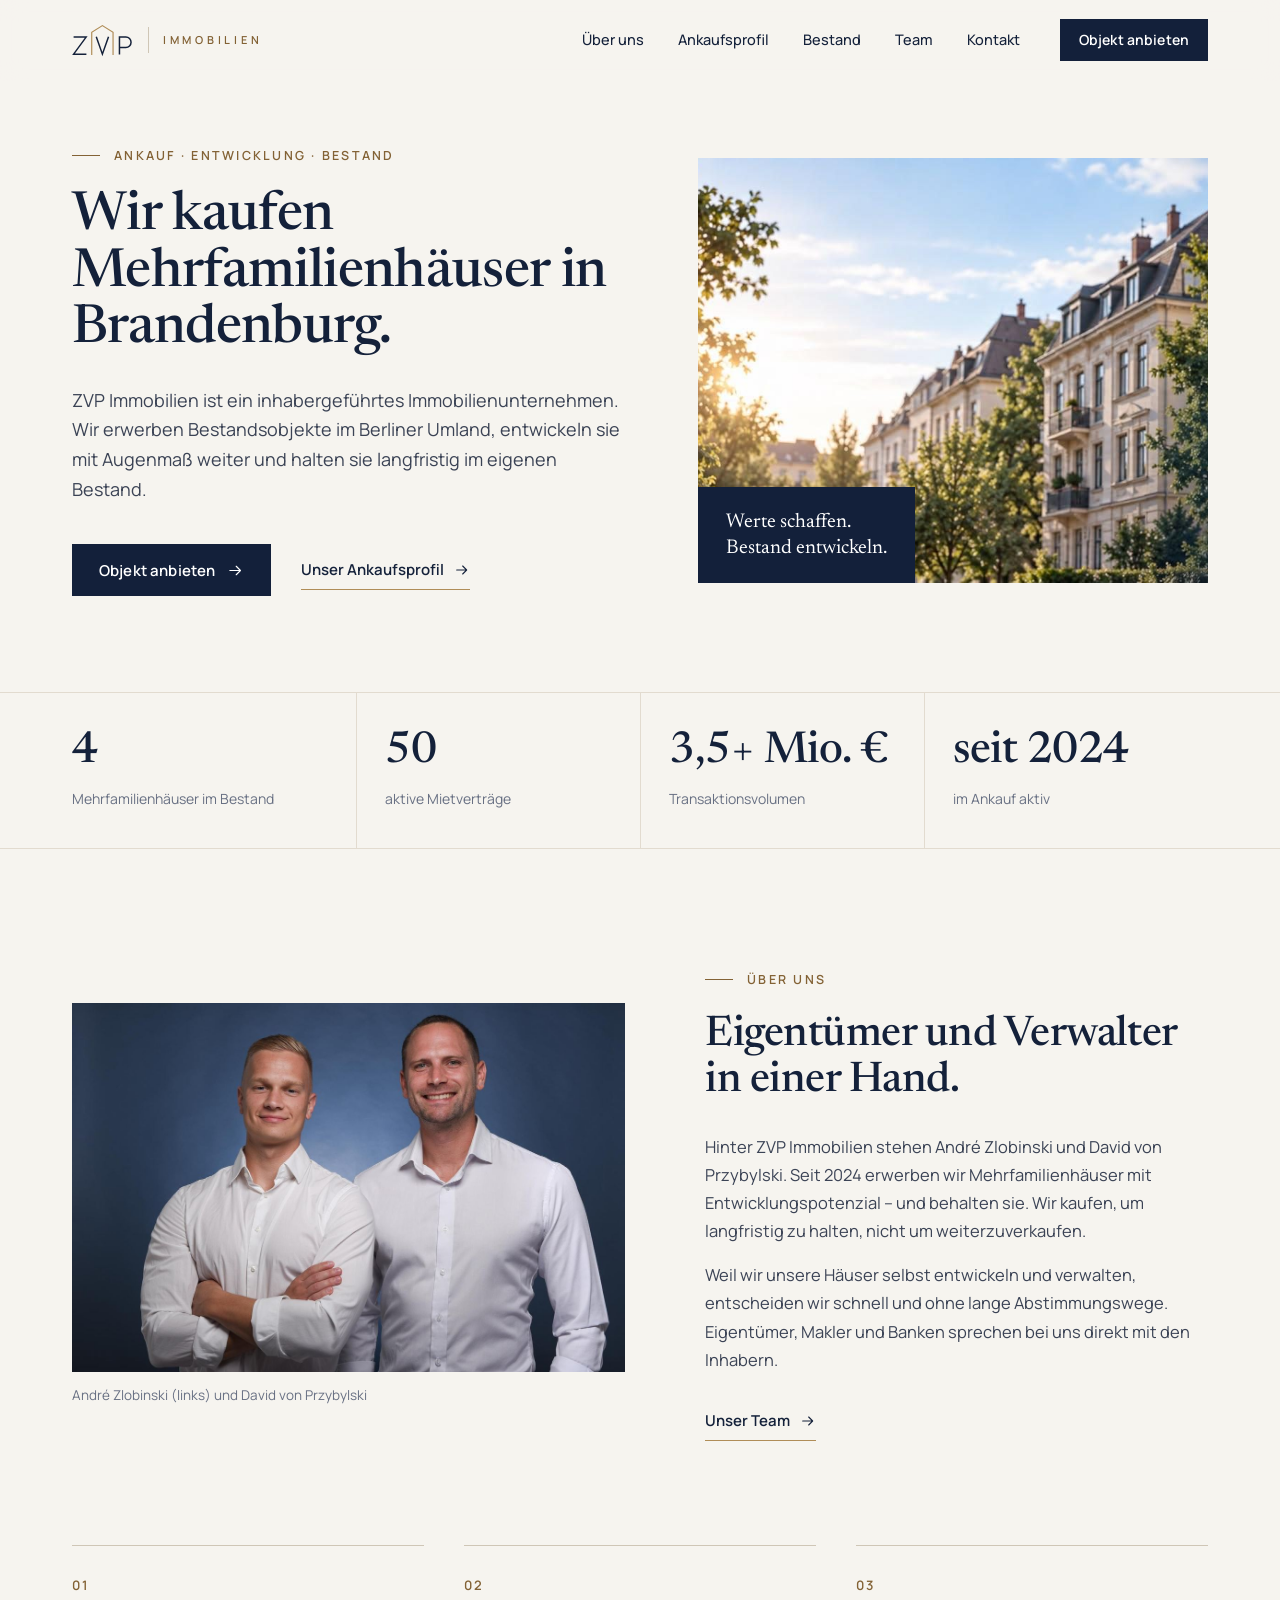
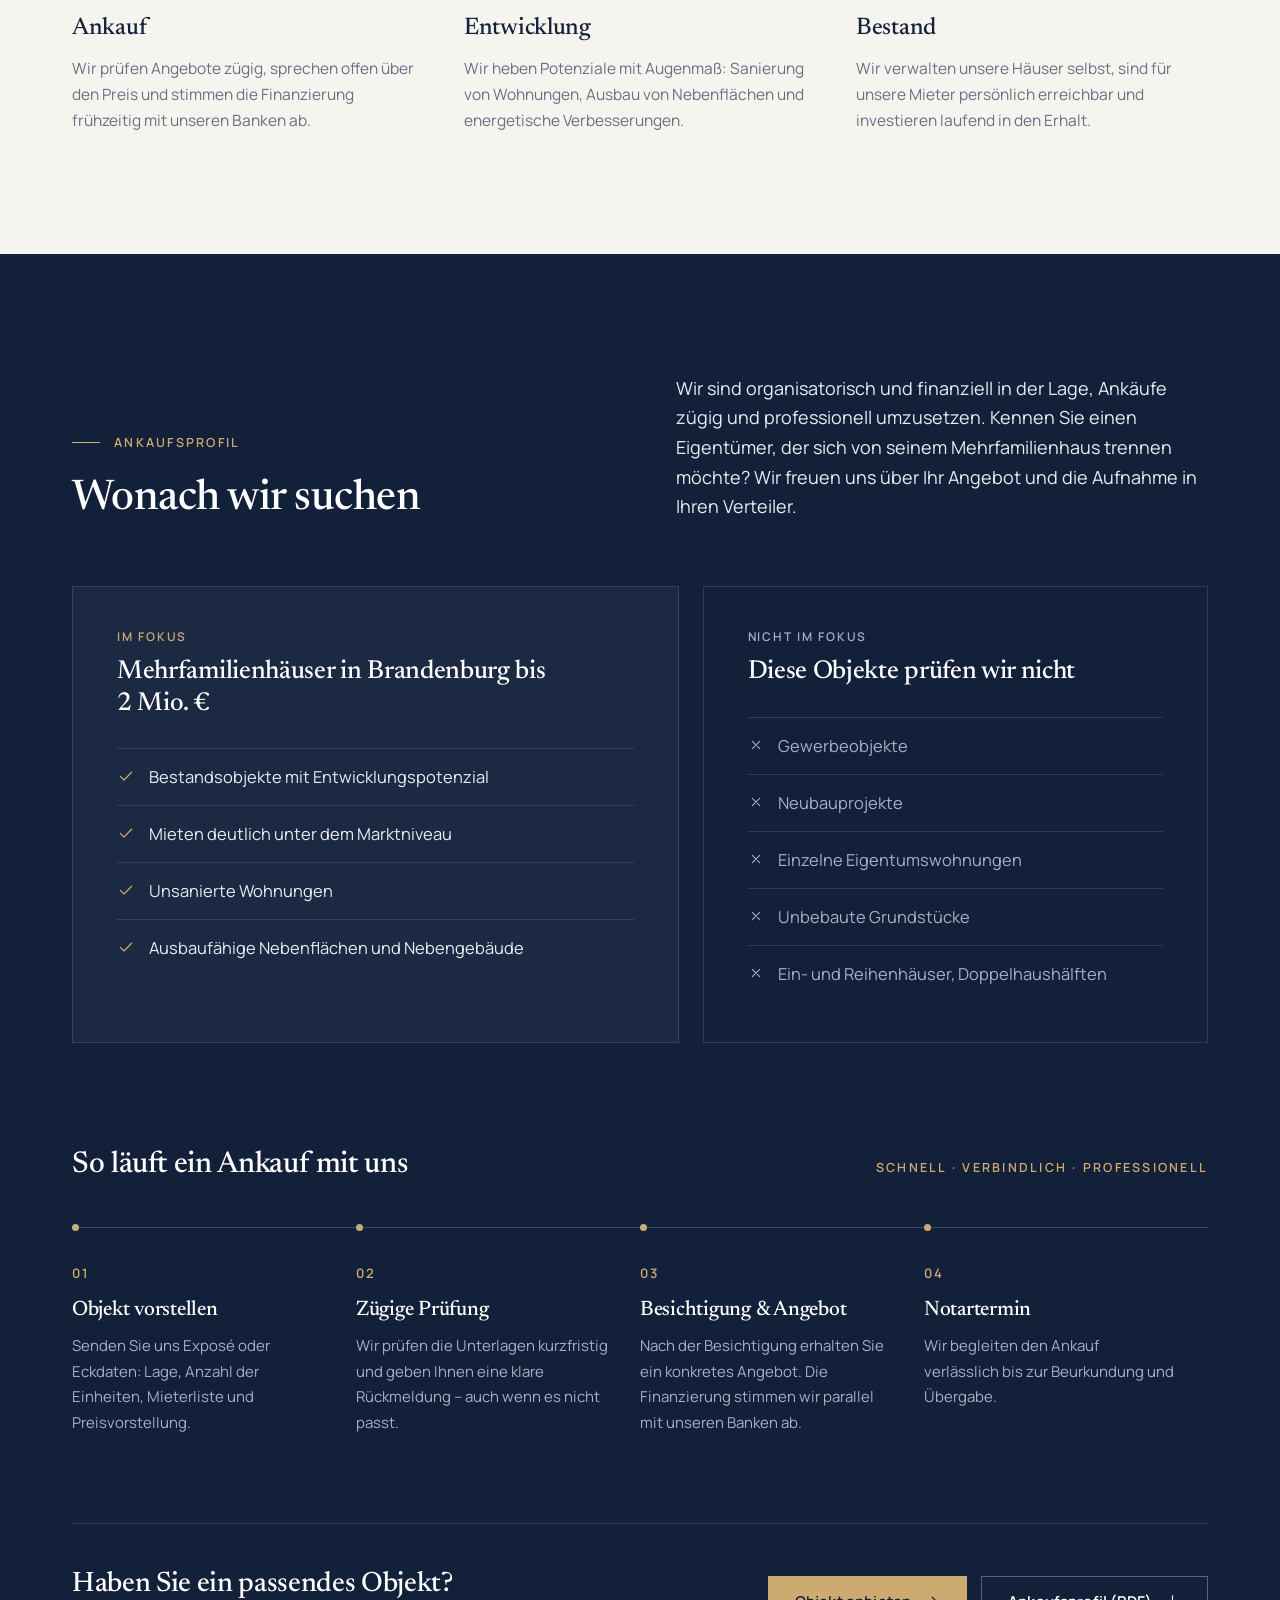
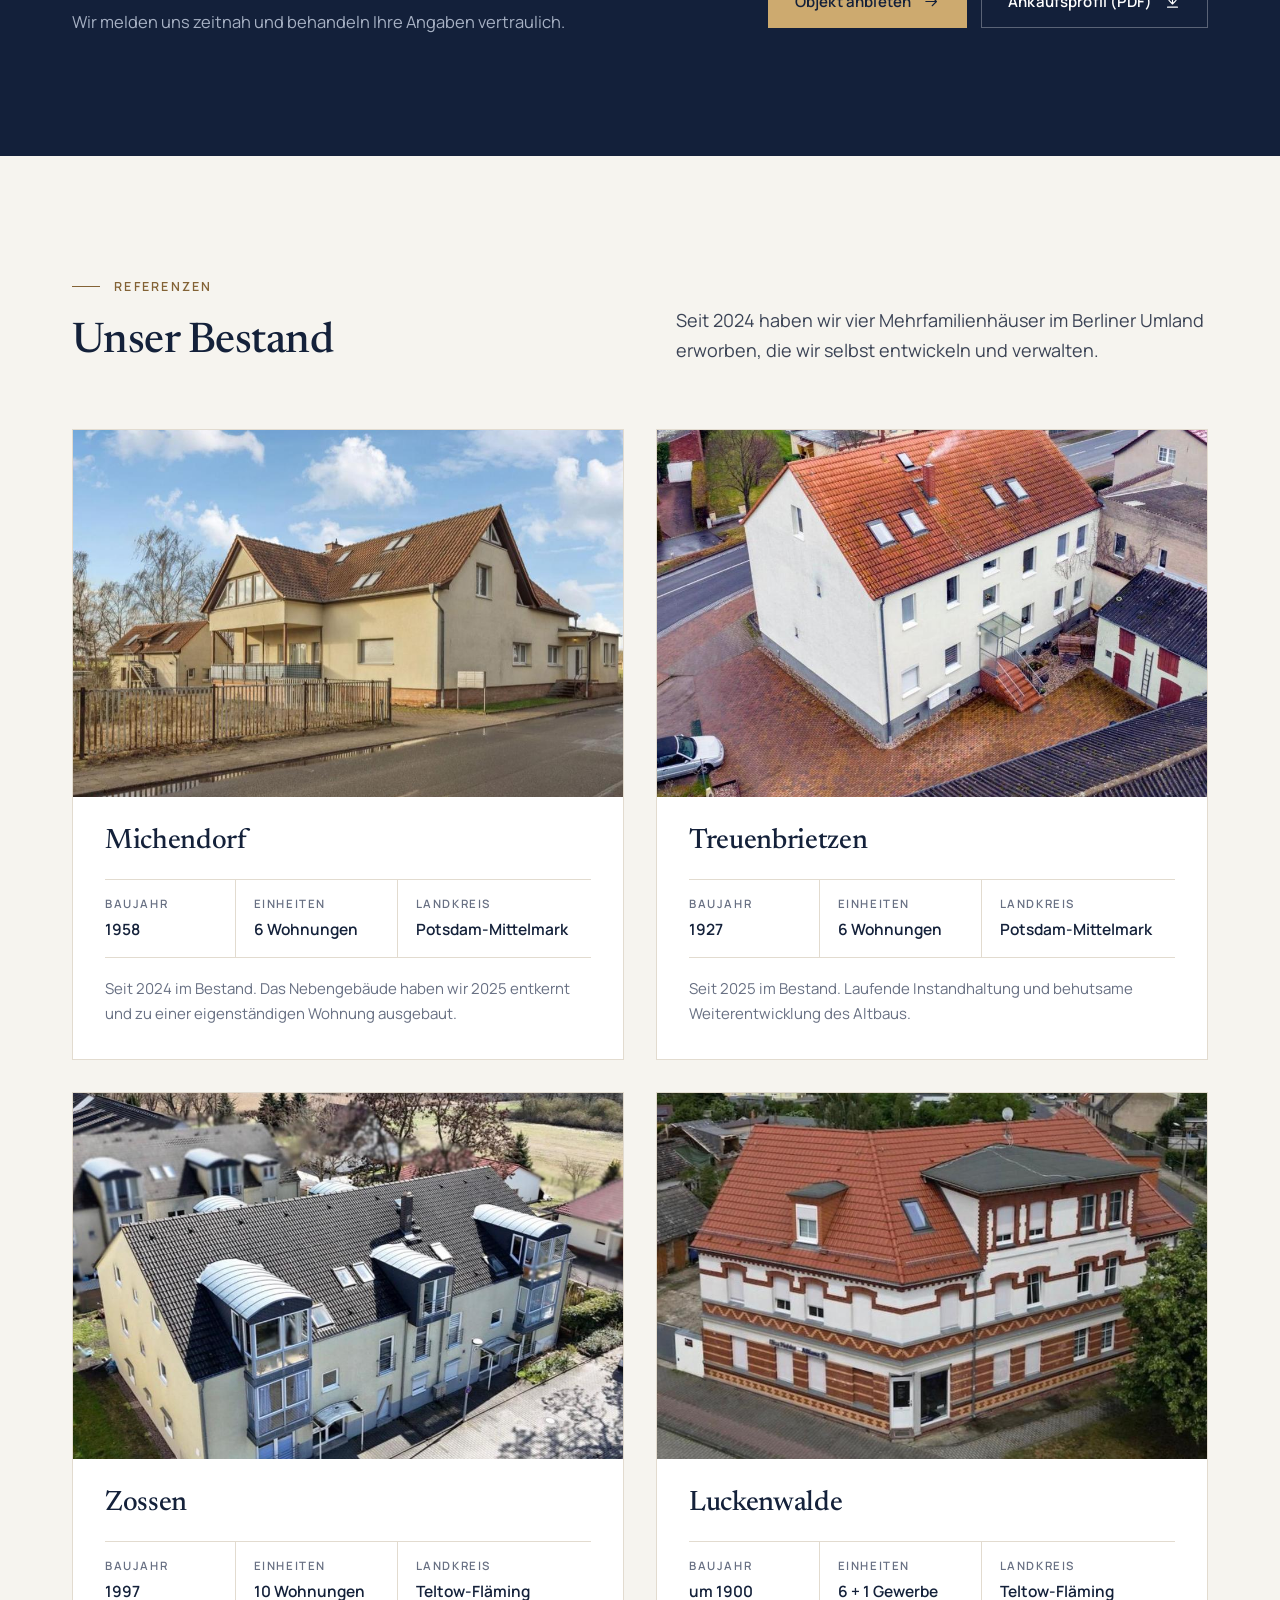
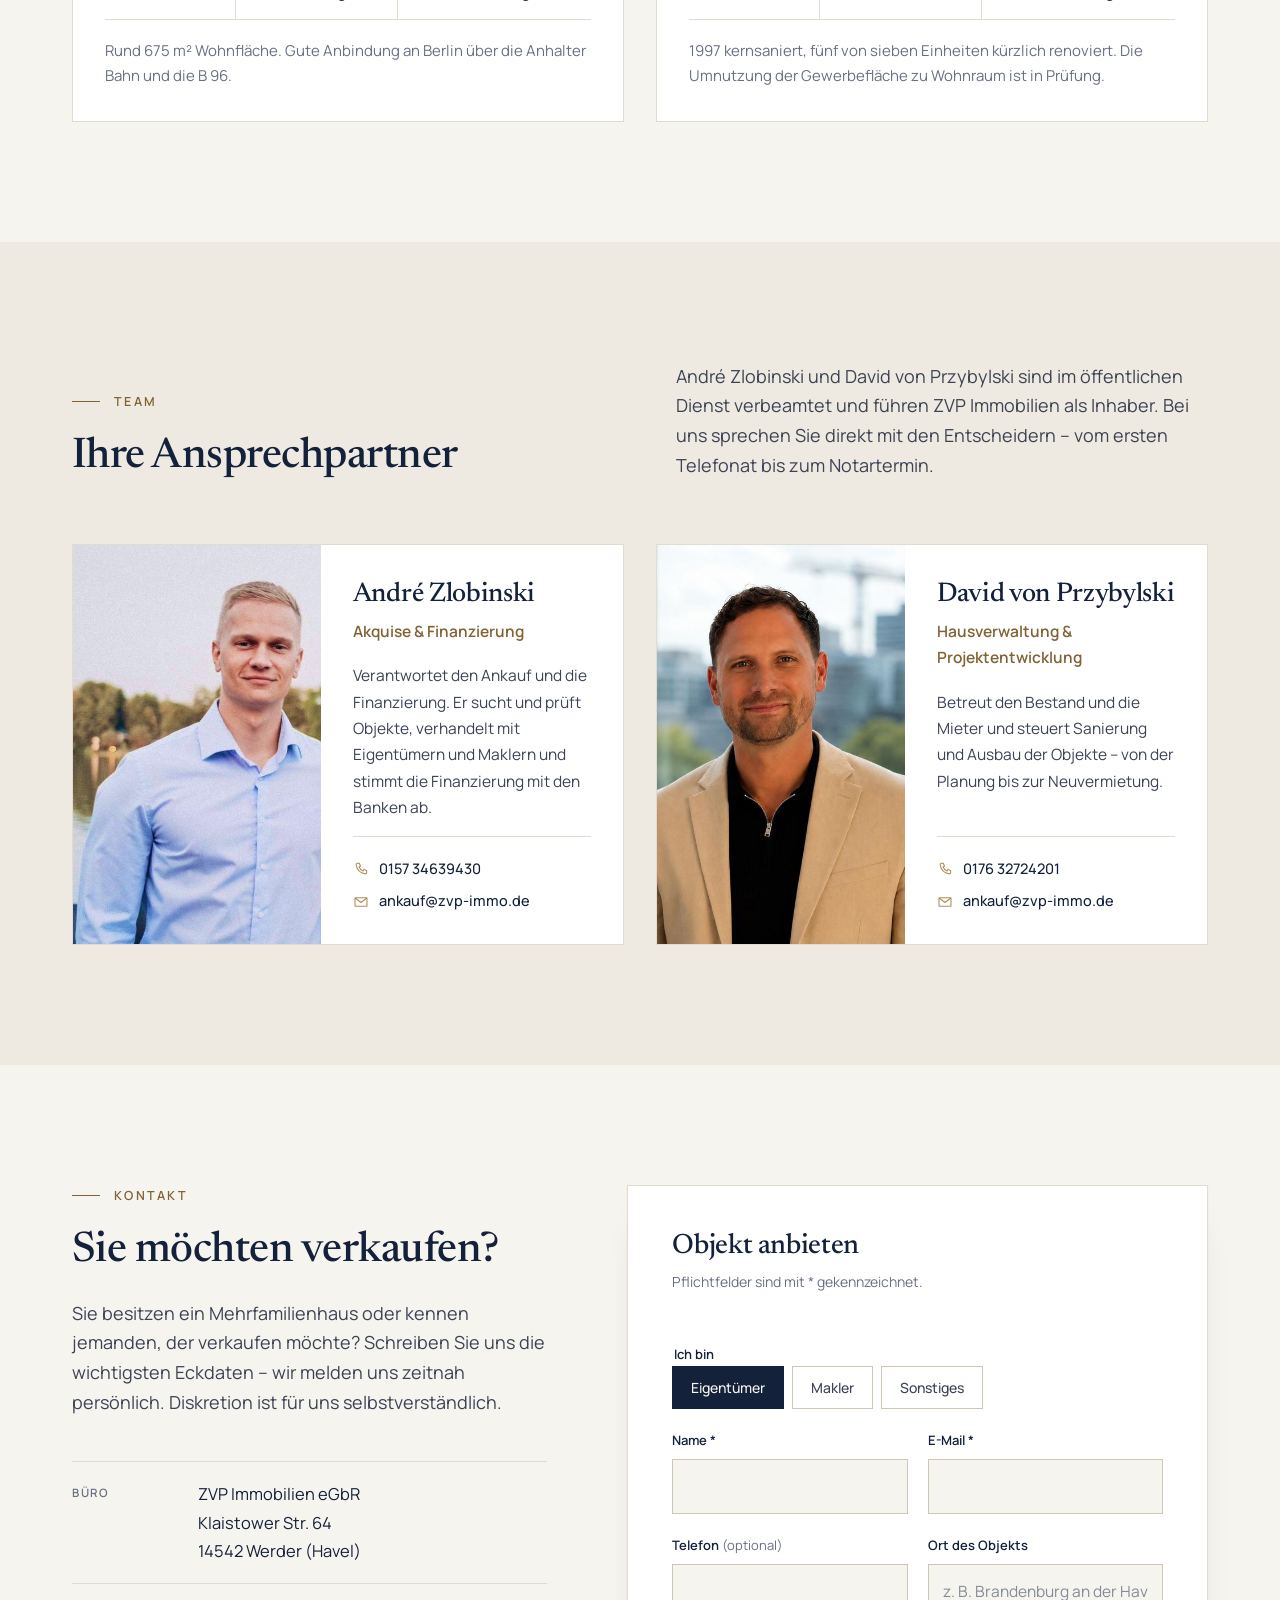
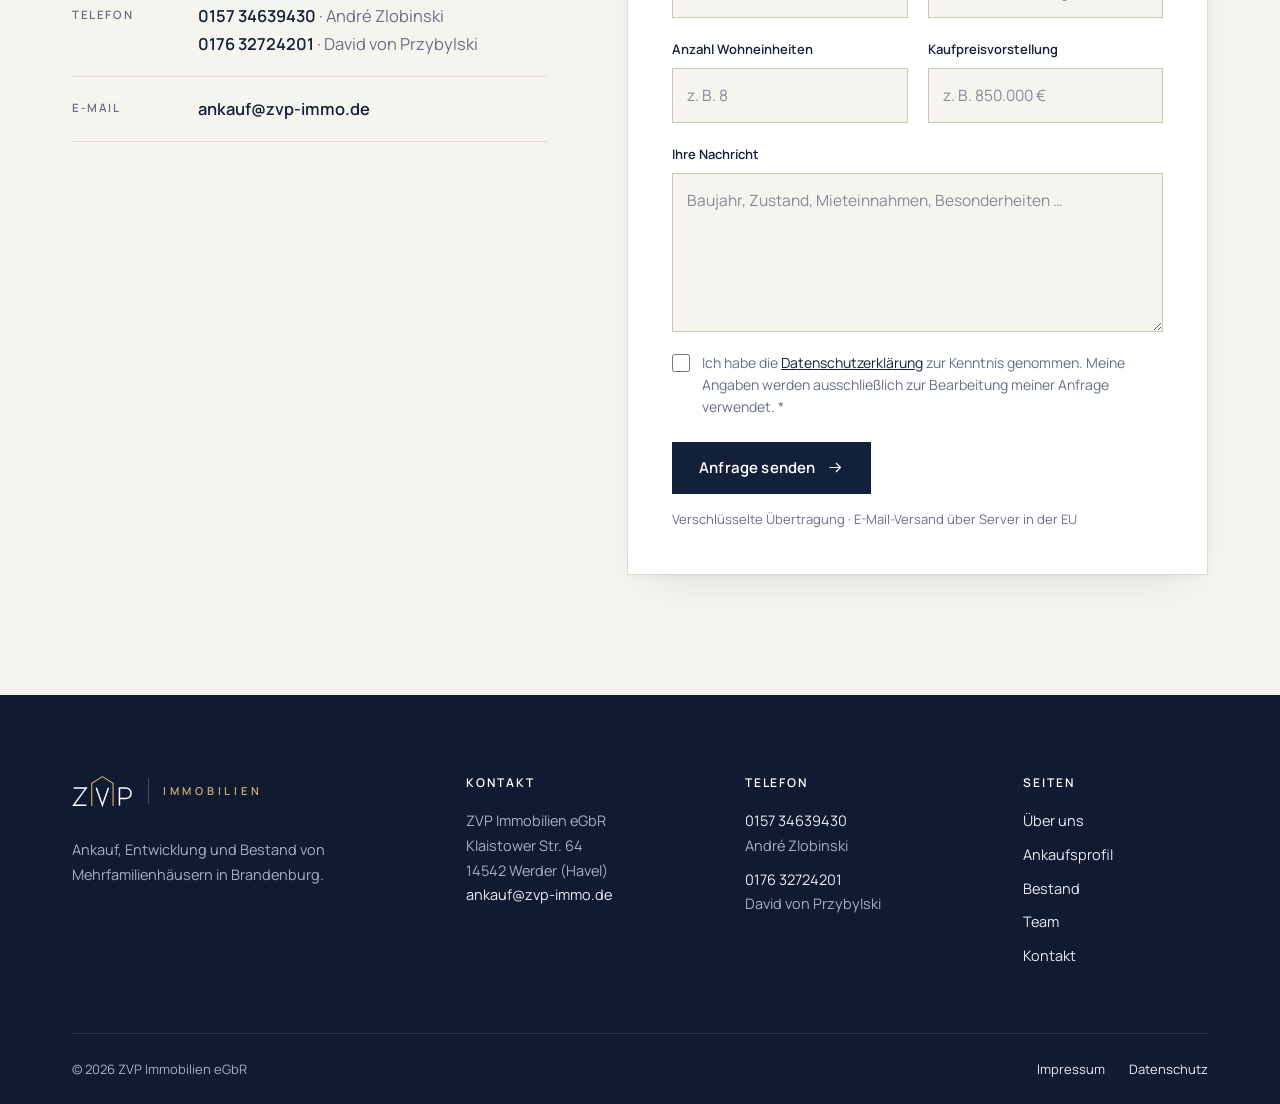
==== commit 9ed39739: "Add files via upload" ====
--- a/index.html
+++ b/index.html
@@ -211,7 +211,7 @@
       </div>
       <div class="people">
         <article class="person">
-          <figure><img src="assets/img/andre.jpg" width="560" height="700" alt="Porträt André Zlobinski" loading="lazy" decoding="async"></figure>
+          <figure><img class="pos-top" src="assets/img/andre.jpg" width="485" height="782" alt="Porträt André Zlobinski" loading="lazy" decoding="async"></figure>
           <div class="person-body">
             <h3>André Zlobinski</h3>
             <p class="role">Akquise &amp; Finanzierung</p>
--- a/assets/css/style.css
+++ b/assets/css/style.css
@@ -1,339 +1,340 @@
-/* ZVP Immobilien – Stylesheet
-   Schriften werden lokal ausgeliefert (keine Verbindung zu Google Fonts). Lizenz: SIL Open Font License, siehe assets/fonts. */
-
-@font-face{font-family:"Manrope";font-style:normal;font-weight:400 700;font-display:swap;src:url("../fonts/manrope-latin.woff2") format("woff2");unicode-range:U+0000-00FF,U+0131,U+0152-0153,U+02BB-02BC,U+02C6,U+02DA,U+02DC,U+0304,U+0308,U+0329,U+2000-206F,U+20AC,U+2122,U+2191,U+2193,U+2212,U+2215,U+FEFF,U+FFFD}
-@font-face{font-family:"Manrope";font-style:normal;font-weight:400 700;font-display:swap;src:url("../fonts/manrope-latin-ext.woff2") format("woff2");unicode-range:U+0100-02BA,U+02BD-02C5,U+02C7-02CC,U+02CE-02D7,U+02DD-02FF,U+0304,U+0308,U+0329,U+1D00-1DBF,U+1E00-1E9F,U+1EF2-1EFF,U+2020,U+20A0-20AB,U+20AD-20C0,U+2113,U+2C60-2C7F,U+A720-A7FF}
-@font-face{font-family:"Newsreader";font-style:normal;font-weight:400 500;font-display:swap;src:url("../fonts/newsreader-latin.woff2") format("woff2");unicode-range:U+0000-00FF,U+0131,U+0152-0153,U+02BB-02BC,U+02C6,U+02DA,U+02DC,U+0304,U+0308,U+0329,U+2000-206F,U+20AC,U+2122,U+2191,U+2193,U+2212,U+2215,U+FEFF,U+FFFD}
-@font-face{font-family:"Newsreader";font-style:normal;font-weight:400 500;font-display:swap;src:url("../fonts/newsreader-latin-ext.woff2") format("woff2");unicode-range:U+0100-02BA,U+02BD-02C5,U+02C7-02CC,U+02CE-02D7,U+02DD-02FF,U+0304,U+0308,U+0329,U+1D00-1DBF,U+1E00-1E9F,U+1EF2-1EFF,U+2020,U+20A0-20AB,U+20AD-20C0,U+2113,U+2C60-2C7F,U+A720-A7FF}
-
-:root{
-  --paper:#f6f4ef;--surface:#fff;--sand:#eeeae1;
-  --ink:#14213a;--text:#3b4355;--muted:#687083;
-  --line:#e2dbcf;--line-strong:#cfc6b6;
-  --brass:#b08d57;--brass-text:#836235;--brass-light:#cdaa6f;
-  --band:#13203a;--footer:#101b31;--on-dark:#e9ecf2;--on-dark-muted:#a6b0c3;--dark-line:rgba(255,255,255,.12);
-  --btn-bg:#13203a;--btn-fg:#fff;--btn-hover:#24375c;
-  --ok:#2f6b4f;--err:#9b3b2e;
-  --shadow:0 1px 2px rgba(20,33,58,.04),0 18px 40px -24px rgba(20,33,58,.18);
-  color-scheme:light;
-}
-@media (prefers-color-scheme:dark){:root:not([data-theme="light"]){
-  --paper:#0e1626;--surface:#141e31;--sand:#111a2b;
-  --ink:#f1eee7;--text:#c9cfda;--muted:#959eb0;
-  --line:#243049;--line-strong:#33405a;
-  --brass:#c3a06a;--brass-text:#cfb07c;--brass-light:#cdaa6f;
-  --band:#142039;--footer:#0a101d;
-  --btn-bg:#cdaa6f;--btn-fg:#13203a;--btn-hover:#dcbd86;
-  --ok:#7fc3a0;--err:#e59a8c;
-  --shadow:none;color-scheme:dark}}
-:root[data-theme="dark"]{
-  --paper:#0e1626;--surface:#141e31;--sand:#111a2b;
-  --ink:#f1eee7;--text:#c9cfda;--muted:#959eb0;
-  --line:#243049;--line-strong:#33405a;
-  --brass:#c3a06a;--brass-text:#cfb07c;--brass-light:#cdaa6f;
-  --band:#142039;--footer:#0a101d;
-  --btn-bg:#cdaa6f;--btn-fg:#13203a;--btn-hover:#dcbd86;
-  --ok:#7fc3a0;--err:#e59a8c;
-  --shadow:none;color-scheme:dark}
-
-*,*::before,*::after{box-sizing:border-box}
-html{scroll-behavior:smooth;scroll-padding-top:88px;-webkit-text-size-adjust:100%}
-body{margin:0;background:var(--paper);color:var(--text);font:400 16.5px/1.7 Manrope,system-ui,-apple-system,"Segoe UI",sans-serif;-webkit-font-smoothing:antialiased;text-rendering:optimizeLegibility}
-img{display:block;max-width:100%;height:auto}
-a{color:inherit}
-p{margin:0 0 1em}
-h1,h2,h3{font-family:Newsreader,Georgia,"Times New Roman",serif;font-weight:500;color:var(--ink);margin:0;letter-spacing:-.012em;font-optical-sizing:auto}
-h1{font-size:clamp(38px,4.2vw,58px);line-height:1.05}
-h2{font-size:clamp(32px,3.3vw,46px);line-height:1.1}
-h3{font-size:24px;line-height:1.2}
-:focus-visible{outline:2px solid var(--brass);outline-offset:3px}
-[hidden]{display:none!important}
-.sprite{position:absolute;width:0;height:0;overflow:hidden}
-.skip{position:absolute;left:16px;top:-60px;z-index:100;padding:10px 16px;background:var(--btn-bg);color:var(--btn-fg);font-weight:600;text-decoration:none}
-.skip:focus{top:12px}
-.wrap{max-width:1200px;margin:0 auto;padding:0 32px}
-section{padding:120px 0}
-.eyebrow{display:flex;align-items:center;gap:14px;margin:0 0 22px;font-size:12.5px;font-weight:600;letter-spacing:.18em;text-transform:uppercase;color:var(--brass-text)}
-.eyebrow::before{content:"";width:28px;height:1px;background:currentColor;flex:none}
-.lead{font-size:18px;line-height:1.65}
-.sec-head{display:grid;grid-template-columns:1fr 1fr;gap:28px 72px;align-items:end;margin-bottom:64px}
-.sec-head .lead{margin:0;max-width:34em}
-.i{width:18px;height:18px;fill:none;stroke:currentColor;stroke-width:1.6;stroke-linecap:round;stroke-linejoin:round;flex:none}
-
-/* Buttons & Links */
-.btn{display:inline-flex;align-items:center;justify-content:center;gap:12px;min-height:52px;padding:0 26px;border:1px solid transparent;font:600 15px/1 Manrope,system-ui,sans-serif;letter-spacing:.01em;text-decoration:none;cursor:pointer;transition:background-color .2s,border-color .2s,color .2s,opacity .2s}
-.btn .i{width:17px;height:17px;transition:transform .2s}
-.btn:hover .i{transform:translateX(3px)}
-.btn[disabled]{opacity:.65;cursor:progress}
-.btn-primary{background:var(--btn-bg);color:var(--btn-fg)}
-.btn-primary:hover{background:var(--btn-hover)}
-.btn-brass{background:var(--brass-light);color:#13203a}
-.btn-brass:hover{background:#dcbd86}
-.btn-outline{border-color:rgba(255,255,255,.3);color:#fff}
-.btn-outline:hover{border-color:#fff}
-.btn-outline:hover .i{transform:translateY(2px)}
-.btn-ghost{border-color:var(--line-strong);color:var(--ink);background:transparent}
-.btn-ghost:hover{border-color:var(--ink)}
-.btn-sm{min-height:42px;padding:0 18px;font-size:14px}
-.link-arrow{display:inline-flex;align-items:center;gap:10px;font-weight:600;font-size:15px;color:var(--ink);text-decoration:none;padding:6px 0;border-bottom:1px solid var(--brass)}
-.link-arrow .i{width:16px;height:16px;transition:transform .2s}
-.link-arrow:hover .i{transform:translateX(3px)}
-
-/* Header */
-.site-header{position:sticky;top:0;z-index:50;background:var(--paper);background:color-mix(in srgb,var(--paper) 92%,transparent);-webkit-backdrop-filter:saturate(1.4) blur(12px);backdrop-filter:saturate(1.4) blur(12px);border-bottom:1px solid transparent;transition:border-color .25s}
-.site-header.scrolled{border-bottom-color:var(--line)}
-.site-header .wrap{display:flex;align-items:center;justify-content:space-between;gap:24px;height:80px}
-.brand{display:inline-flex;align-items:center;gap:14px;color:var(--ink);text-decoration:none}
-.brand svg{height:32px;width:auto;overflow:visible}
-.brand .word{font-size:11px;font-weight:600;letter-spacing:.34em;line-height:26px;color:var(--brass-text);padding-left:14px;border-left:1px solid var(--line-strong)}
-.mark .roof{stroke:var(--brass)}
-nav.main{display:flex;align-items:center;gap:34px}
-nav.main a:not(.btn){position:relative;padding:6px 0;font-size:14.5px;font-weight:500;color:var(--ink);text-decoration:none}
-nav.main a:not(.btn)::after{content:"";position:absolute;left:0;right:0;bottom:0;height:1px;background:var(--brass);transform:scaleX(0);transform-origin:left;transition:transform .25s}
-nav.main a:not(.btn):hover::after,nav.main a.active::after{transform:scaleX(1)}
-nav.main .btn{margin-left:6px}
-.menu-btn{display:none;align-items:center;gap:10px;height:42px;padding:0 14px;background:none;border:1px solid var(--line-strong);color:var(--ink);font:600 14px Manrope,system-ui,sans-serif;cursor:pointer}
-.menu-btn .bars{position:relative;width:16px;height:10px;border-top:1.5px solid currentColor;border-bottom:1.5px solid currentColor}
-.menu-btn .bars::after{content:"";position:absolute;left:0;right:0;top:50%;margin-top:-.75px;height:1.5px;background:currentColor}
-
-/* Hero */
-.hero{padding:64px 0 0}
-.hero-grid{display:grid;grid-template-columns:minmax(0,1.1fr) minmax(0,1fr);gap:64px;align-items:center}
-.hero h1{margin-bottom:28px}
-.hero .lead{max-width:31em;margin-bottom:40px}
-.actions{display:flex;flex-wrap:wrap;align-items:center;gap:18px 30px}
-.hero-media{position:relative;margin:0}
-.hero-media img{width:100%;aspect-ratio:6/5;object-fit:cover;object-position:60% 50%}
-.hero-tag{position:absolute;left:0;bottom:0;background:var(--band);color:#fff;padding:22px 28px;font:400 20px/1.3 Newsreader,Georgia,serif}
-.facts{margin-top:96px;border-top:1px solid var(--line);border-bottom:1px solid var(--line)}
-.facts .wrap{display:grid;grid-template-columns:repeat(4,1fr)}
-.fact{padding:36px 28px;border-left:1px solid var(--line)}
-.fact:first-child{border-left:0;padding-left:0}
-.fact strong{display:block;margin-bottom:8px;white-space:nowrap;font:500 44px/1.05 Newsreader,Georgia,serif;color:var(--ink);font-variant-numeric:lining-nums;letter-spacing:-.01em}
-.fact span{font-size:14px;color:var(--muted)}
-
-/* Über uns */
-.about-grid{display:grid;grid-template-columns:minmax(0,1.1fr) minmax(0,1fr);gap:80px;align-items:center}
-.about-media{margin:0}
-.about-media img{width:100%;aspect-ratio:3/2;object-fit:cover}
-figcaption.cap{margin-top:12px;font-size:13.5px;color:var(--muted)}
-.about-text h2{margin-bottom:28px}
-.about-text p{max-width:33em}
-.about-text .link-arrow{margin-top:12px}
-.pillars{display:grid;grid-template-columns:repeat(3,1fr);gap:40px;margin-top:104px}
-.pillar{padding-top:28px;border-top:1px solid var(--line-strong)}
-.pillar .n{display:block;margin-bottom:18px;font-size:13px;font-weight:600;letter-spacing:.14em;color:var(--brass-text)}
-.pillar h3{margin-bottom:12px}
-.pillar p{margin:0;font-size:15.5px;color:var(--muted)}
-
-/* Ankaufsprofil */
-.band{background:var(--band);color:var(--on-dark-muted)}
-.band h2,.band h3{color:#fff}
-.band .eyebrow{color:var(--brass-light)}
-.band .lead{color:var(--on-dark)}
-.criteria{display:grid;grid-template-columns:minmax(0,1.2fr) minmax(0,1fr);gap:24px}
-.crit{padding:40px 44px;border:1px solid var(--dark-line)}
-.crit.focus{background:rgba(255,255,255,.04)}
-.crit .tag{display:block;margin-bottom:10px;font-size:12px;font-weight:600;letter-spacing:.16em;text-transform:uppercase;color:var(--brass-light)}
-.crit.not .tag{color:var(--on-dark-muted)}
-.crit h3{font-size:26px}
-.crit ul{list-style:none;margin:28px 0 0;padding:0}
-.crit li{display:flex;gap:14px;padding:14px 0;border-top:1px solid var(--dark-line);color:var(--on-dark)}
-.crit li .i{margin-top:4px;color:var(--brass-light)}
-.crit.not li{color:var(--on-dark-muted)}
-.crit.not li .i{color:var(--on-dark-muted);width:16px;height:16px;margin-top:5px}
-.steps-head{display:flex;flex-wrap:wrap;justify-content:space-between;align-items:baseline;gap:12px 24px;margin:104px 0 44px}
-.steps-head h3{font-size:30px}
-.steps-head .eyebrow{margin:0}
-.steps-head .eyebrow::before{display:none}
-.steps{display:grid;grid-template-columns:repeat(4,1fr);margin:0;padding:0;list-style:none;border-top:1px solid rgba(255,255,255,.18)}
-.step{position:relative;padding:34px 32px 0 0}
-.step::before{content:"";position:absolute;top:-4px;left:0;width:7px;height:7px;border-radius:50%;background:var(--brass-light)}
-.step .n{display:block;margin-bottom:14px;font-size:13px;font-weight:600;letter-spacing:.14em;color:var(--brass-light)}
-.step h3{font-size:21px;margin-bottom:10px}
-.step p{margin:0;font-size:15px}
-.band-cta{display:flex;flex-wrap:wrap;justify-content:space-between;align-items:center;gap:24px;margin-top:88px;padding-top:44px;border-top:1px solid var(--dark-line)}
-.band-cta h3{font-size:28px}
-.band-cta p{margin:6px 0 0}
-.band-cta .actions{gap:14px}
-
-/* Bestand */
-.objects{display:grid;grid-template-columns:repeat(2,1fr);gap:32px}
-.obj{display:flex;flex-direction:column;background:var(--surface);border:1px solid var(--line)}
-.obj figure{margin:0;aspect-ratio:3/2;overflow:hidden;background:var(--sand)}
-.obj img{width:100%;height:100%;object-fit:cover;transition:transform .7s cubic-bezier(.2,.6,.2,1)}
-.obj:hover img{transform:scale(1.03)}
-.obj-body{padding:28px 32px 32px}
-.obj h3{font-size:28px;margin-bottom:20px}
-.specs{display:grid;grid-template-columns:.8fr 1fr 1.2fr;margin:0;border-top:1px solid var(--line);border-bottom:1px solid var(--line)}
-.specs div{padding:14px 0}
-.specs div+div{padding-left:18px;border-left:1px solid var(--line)}
-.specs dt{margin-bottom:3px;font-size:11.5px;font-weight:600;letter-spacing:.14em;text-transform:uppercase;color:var(--muted)}
-.specs dd{margin:0;font-size:15.5px;font-weight:600;color:var(--ink)}
-.obj-note{margin:18px 0 0;font-size:15px;color:var(--muted)}
-
-/* Team */
-.team{background:var(--sand)}
-.people{display:grid;grid-template-columns:repeat(2,1fr);gap:32px}
-.person{display:grid;grid-template-columns:minmax(0,.82fr) minmax(0,1fr);background:var(--surface);border:1px solid var(--line)}
-.person figure{position:relative;margin:0;min-height:340px;background:var(--line)}
-.person img{position:absolute;inset:0;width:100%;height:100%;object-fit:cover;object-position:50% 25%}
-.person-body{display:flex;flex-direction:column;padding:34px 32px 30px}
-.person h3{font-size:27px}
-.role{margin:6px 0 18px;font-size:14.5px;font-weight:600;color:var(--brass-text)}
-.person-body p{font-size:15.5px}
-.person-contact{display:grid;gap:8px;margin-top:auto;padding-top:20px;border-top:1px solid var(--line)}
-.person-contact a{display:inline-flex;align-items:center;gap:10px;font-size:14.5px;font-weight:500;color:var(--ink);text-decoration:none}
-.person-contact a:hover{color:var(--brass-text)}
-.person-contact .i{width:16px;height:16px;color:var(--brass)}
-
-/* Kontakt */
-.contact-grid{display:grid;grid-template-columns:minmax(0,.9fr) minmax(0,1.1fr);gap:80px;align-items:start}
-.contact-text h2{margin-bottom:24px}
-.contact-list{margin:44px 0 0;border-top:1px solid var(--line)}
-.contact-list div{display:grid;grid-template-columns:110px 1fr;gap:16px;padding:18px 0;border-bottom:1px solid var(--line)}
-.contact-list dt{padding-top:3px;font-size:11.5px;font-weight:600;letter-spacing:.14em;text-transform:uppercase;color:var(--muted)}
-.contact-list dd{margin:0;color:var(--ink)}
-.contact-list dd span{color:var(--muted)}
-.contact-list a{font-weight:600;text-decoration:none}
-.contact-list a:hover{text-decoration:underline;text-decoration-color:var(--brass);text-underline-offset:4px}
-.form-card{padding:44px;background:var(--surface);border:1px solid var(--line);box-shadow:var(--shadow)}
-.form-card h3{font-size:28px;margin-bottom:6px}
-.form-card .hint{margin:0 0 30px;font-size:14px;color:var(--muted)}
-form{display:grid;gap:20px}
-.row{display:grid;grid-template-columns:1fr 1fr;gap:20px}
-.field{display:grid;gap:8px;align-content:start}
-.field>label,.legend{font-size:13px;font-weight:600;color:var(--ink)}
-.field .opt{font-weight:400;color:var(--muted)}
-input,textarea{width:100%;padding:13px 14px;font:inherit;font-size:15.5px;color:var(--ink);background:var(--paper);border:1px solid var(--line-strong);border-radius:0;transition:border-color .15s,box-shadow .15s;-webkit-appearance:none;appearance:none}
-textarea{resize:vertical;min-height:132px}
-input::placeholder,textarea::placeholder{color:var(--muted);opacity:.8}
-input:focus,textarea:focus{outline:none;border-color:var(--ink);box-shadow:0 0 0 3px color-mix(in srgb,var(--brass) 28%,transparent)}
-fieldset{margin:0;padding:0;border:0;display:grid;gap:10px}
-.seg{display:flex;flex-wrap:wrap;gap:8px}
-.seg label{position:relative}
-.seg input{position:absolute;width:1px;height:1px;opacity:0}
-.seg span{display:inline-block;padding:9px 18px;font-size:14px;font-weight:500;color:var(--text);border:1px solid var(--line-strong);cursor:pointer;transition:background-color .15s,color .15s,border-color .15s}
-.seg span:hover{border-color:var(--ink)}
-.seg input:checked+span{background:var(--ink);border-color:var(--ink);color:var(--paper)}
-.seg input:focus-visible+span{outline:2px solid var(--brass);outline-offset:2px}
-.check{display:flex;align-items:flex-start;gap:12px;font-size:14px;line-height:1.55;color:var(--muted)}
-.check input{flex:none;width:18px;height:18px;margin:2px 0 0;padding:0;accent-color:var(--ink);-webkit-appearance:auto;appearance:auto}
-.check a{color:var(--ink)}
-.hp{position:absolute!important;left:-10000px;width:1px;height:1px;overflow:hidden}
-.form-foot{display:flex;flex-wrap:wrap;align-items:center;justify-content:space-between;gap:14px 20px;margin-top:4px}
-.form-foot small{font-size:13px;color:var(--muted)}
-.form-status{margin:0;padding:14px 16px;font-size:14.5px;border-left:2px solid var(--err);background:color-mix(in srgb,var(--err) 9%,transparent);color:var(--ink)}
-.form-status a{font-weight:600}
-.form-status .btn{margin-top:12px}
-.form-done{padding:8px 0}
-.form-done .i{width:40px;height:40px;margin-bottom:18px;color:var(--ok);stroke-width:1.4}
-.form-done h3{margin-bottom:10px}
-.form-done p{margin:0;color:var(--text)}
-
-/* Footer */
-footer{padding:80px 0 0;background:var(--footer);color:var(--on-dark-muted);font-size:14.5px}
-.foot-grid{display:grid;grid-template-columns:1.5fr 1fr 1fr .8fr;gap:48px;padding-bottom:64px}
-footer .brand{color:#fff}
-footer .brand .word{color:var(--brass-light);border-color:rgba(255,255,255,.22)}
-footer .mark .roof{stroke:var(--brass-light)}
-.foot-claim{max-width:22em;margin:24px 0 0}
-footer h2{margin:0 0 18px;font:600 12px/1.4 Manrope,system-ui,sans-serif;letter-spacing:.16em;text-transform:uppercase;color:#fff}
-footer ul{display:grid;gap:9px;margin:0;padding:0;list-style:none}
-footer a{color:var(--on-dark);text-decoration:none}
-footer a:hover{color:var(--brass-light)}
-footer address{font-style:normal}
-.foot-bottom{display:flex;flex-wrap:wrap;justify-content:space-between;gap:12px 24px;padding:24px 0;border-top:1px solid rgba(255,255,255,.1);font-size:13px}
-.foot-bottom nav{display:flex;gap:24px}
-
-/* Unterseiten (Impressum, Datenschutz, Danke, 404) */
-.page-head{padding:88px 0 56px;border-bottom:1px solid var(--line)}
-.page-head .wrap,.legal-body .wrap{max-width:900px}
-.page-head h1{font-size:clamp(36px,4vw,54px);margin-bottom:14px}
-.page-head p:not(.eyebrow){margin:0;max-width:36em;font-size:17.5px;color:var(--muted)}
-.legal-body{padding:56px 0 120px}
-.legal-card{padding:clamp(28px,4vw,52px);background:var(--surface);border:1px solid var(--line)}
-.legal-card h2{display:flex;gap:14px;align-items:baseline;margin:44px 0 14px;font-size:24px;line-height:1.25}
-.legal-card h2:first-child{margin-top:0}
-.legal-card h2 .no{flex:none;font:600 13px/1 Manrope,system-ui,sans-serif;letter-spacing:.08em;color:var(--brass-text)}
-.legal-card h3{margin:26px 0 8px;font:700 15.5px/1.4 Manrope,system-ui,sans-serif;letter-spacing:0;color:var(--ink)}
-.legal-card p,.legal-card li{font-size:15.5px;line-height:1.75}
-.legal-card ul{margin:0 0 1em;padding-left:22px}
-.legal-card li{margin:2px 0}
-.legal-card strong{color:var(--ink);font-weight:600}
-.legal-card a{color:var(--ink);font-weight:600;text-decoration-color:var(--brass);text-underline-offset:3px;overflow-wrap:anywhere}
-.legal-card .stand{margin:40px 0 0;padding-top:20px;border-top:1px solid var(--line);font-weight:600;color:var(--ink)}
-.todo{padding:1px 6px;background:color-mix(in srgb,var(--brass) 22%,transparent);color:var(--ink);font-weight:600}
-.simple{padding:120px 0 140px}
-.simple .wrap{max-width:720px}
-.simple h1{margin-bottom:18px}
-.simple p:not(.eyebrow){font-size:17.5px;color:var(--muted);margin-bottom:36px}
-.simple .actions .btn{min-width:200px}
-
-/* Responsive */
-@media (max-width:1100px){
-  nav.main{gap:26px}
-  .hero-grid,.about-grid,.contact-grid{gap:56px}
-}
-@media (max-width:960px){
-  section{padding:96px 0}
-  .menu-btn{display:inline-flex}
-  nav.main{display:none;position:absolute;top:80px;left:0;right:0;flex-direction:column;align-items:stretch;gap:0;padding:4px 32px 24px;background:var(--paper);border-bottom:1px solid var(--line)}
-  nav.main.open{display:flex}
-  nav.main a:not(.btn){padding:15px 0;font-size:16px;border-bottom:1px solid var(--line)}
-  nav.main a:not(.btn)::after{display:none}
-  nav.main .btn{margin:20px 0 0}
-  .hero{padding-top:40px}
-  .hero-grid,.about-grid,.contact-grid,.sec-head,.criteria{grid-template-columns:1fr}
-  .hero-media img{aspect-ratio:16/10}
-  .facts{margin-top:64px}
-  .facts .wrap{grid-template-columns:repeat(2,1fr)}
-  .fact{padding:28px 24px}
-  .fact:nth-child(odd){border-left:0;padding-left:0}
-  .fact:nth-child(n+3){border-top:1px solid var(--line)}
-  .sec-head{margin-bottom:48px}
-  .pillars{grid-template-columns:1fr;gap:32px;margin-top:72px}
-  .steps{grid-template-columns:repeat(2,1fr);row-gap:40px}
-  .people{grid-template-columns:1fr}
-  .foot-grid{grid-template-columns:1fr 1fr}
-  .page-head{padding:64px 0 44px}
-}
-@media (max-width:760px){
-  .objects{grid-template-columns:1fr}
-}
-@media (max-width:600px){
-  body{font-size:16px}
-  .wrap{padding:0 20px}
-  nav.main{padding:4px 20px 20px}
-  section{padding:80px 0}
-  .lead{font-size:17px}
-  .brand .word{display:none}
-  .btn{width:100%}
-  .actions .link-arrow{margin:0 auto}
-  .hero-media img{aspect-ratio:4/3}
-  .hero-tag{position:static;font-size:18px;padding:18px 20px}
-  .fact{padding:22px 14px}
-  .fact strong{font-size:clamp(26px,7.4vw,34px)}
-  .fact span{font-size:13px}
-  .crit{padding:28px 22px}
-  .steps{grid-template-columns:1fr;row-gap:0;border-top:0;border-left:1px solid rgba(255,255,255,.18);margin-left:3px}
-  .step{padding:0 0 36px 28px}
-  .step::before{top:6px;left:-4px}
-  .steps-head{margin-top:80px}
-  .band-cta{margin-top:56px}
-  .obj-body{padding:24px 20px 26px}
-  .specs{grid-template-columns:1fr 1fr}
-  .specs div:nth-child(3){grid-column:1/-1;padding-left:0;border-left:0;border-top:1px solid var(--line)}
-  .person{grid-template-columns:1fr}
-  .person figure{min-height:0;aspect-ratio:1/1}
-  .person-body{padding:26px 22px}
-  .form-card{padding:28px 20px}
-  .row{grid-template-columns:1fr}
-  .contact-list div{grid-template-columns:1fr;gap:4px}
-  .foot-grid{grid-template-columns:1fr;gap:36px}
-  .legal-body{padding:32px 0 80px}
-  .legal-card h2{font-size:21px}
-  .simple{padding:80px 0 100px}
-}
-@media (prefers-reduced-motion:reduce){html{scroll-behavior:auto}*,*::before,*::after{transition:none!important}}
-@media print{.site-header,footer,.menu-btn{display:none}body{background:#fff}.legal-card{border:0;padding:0}}
+/* ZVP Immobilien – Stylesheet
+   Schriften werden lokal ausgeliefert (keine Verbindung zu Google Fonts). Lizenz: SIL Open Font License, siehe assets/fonts. */
+
+@font-face{font-family:"Manrope";font-style:normal;font-weight:400 700;font-display:swap;src:url("../fonts/manrope-latin.woff2") format("woff2");unicode-range:U+0000-00FF,U+0131,U+0152-0153,U+02BB-02BC,U+02C6,U+02DA,U+02DC,U+0304,U+0308,U+0329,U+2000-206F,U+20AC,U+2122,U+2191,U+2193,U+2212,U+2215,U+FEFF,U+FFFD}
+@font-face{font-family:"Manrope";font-style:normal;font-weight:400 700;font-display:swap;src:url("../fonts/manrope-latin-ext.woff2") format("woff2");unicode-range:U+0100-02BA,U+02BD-02C5,U+02C7-02CC,U+02CE-02D7,U+02DD-02FF,U+0304,U+0308,U+0329,U+1D00-1DBF,U+1E00-1E9F,U+1EF2-1EFF,U+2020,U+20A0-20AB,U+20AD-20C0,U+2113,U+2C60-2C7F,U+A720-A7FF}
+@font-face{font-family:"Newsreader";font-style:normal;font-weight:400 500;font-display:swap;src:url("../fonts/newsreader-latin.woff2") format("woff2");unicode-range:U+0000-00FF,U+0131,U+0152-0153,U+02BB-02BC,U+02C6,U+02DA,U+02DC,U+0304,U+0308,U+0329,U+2000-206F,U+20AC,U+2122,U+2191,U+2193,U+2212,U+2215,U+FEFF,U+FFFD}
+@font-face{font-family:"Newsreader";font-style:normal;font-weight:400 500;font-display:swap;src:url("../fonts/newsreader-latin-ext.woff2") format("woff2");unicode-range:U+0100-02BA,U+02BD-02C5,U+02C7-02CC,U+02CE-02D7,U+02DD-02FF,U+0304,U+0308,U+0329,U+1D00-1DBF,U+1E00-1E9F,U+1EF2-1EFF,U+2020,U+20A0-20AB,U+20AD-20C0,U+2113,U+2C60-2C7F,U+A720-A7FF}
+
+:root{
+  --paper:#f6f4ef;--surface:#fff;--sand:#eeeae1;
+  --ink:#14213a;--text:#3b4355;--muted:#687083;
+  --line:#e2dbcf;--line-strong:#cfc6b6;
+  --brass:#b08d57;--brass-text:#836235;--brass-light:#cdaa6f;
+  --band:#13203a;--footer:#101b31;--on-dark:#e9ecf2;--on-dark-muted:#a6b0c3;--dark-line:rgba(255,255,255,.12);
+  --btn-bg:#13203a;--btn-fg:#fff;--btn-hover:#24375c;
+  --ok:#2f6b4f;--err:#9b3b2e;
+  --shadow:0 1px 2px rgba(20,33,58,.04),0 18px 40px -24px rgba(20,33,58,.18);
+  color-scheme:light;
+}
+@media (prefers-color-scheme:dark){:root:not([data-theme="light"]){
+  --paper:#0e1626;--surface:#141e31;--sand:#111a2b;
+  --ink:#f1eee7;--text:#c9cfda;--muted:#959eb0;
+  --line:#243049;--line-strong:#33405a;
+  --brass:#c3a06a;--brass-text:#cfb07c;--brass-light:#cdaa6f;
+  --band:#142039;--footer:#0a101d;
+  --btn-bg:#cdaa6f;--btn-fg:#13203a;--btn-hover:#dcbd86;
+  --ok:#7fc3a0;--err:#e59a8c;
+  --shadow:none;color-scheme:dark}}
+:root[data-theme="dark"]{
+  --paper:#0e1626;--surface:#141e31;--sand:#111a2b;
+  --ink:#f1eee7;--text:#c9cfda;--muted:#959eb0;
+  --line:#243049;--line-strong:#33405a;
+  --brass:#c3a06a;--brass-text:#cfb07c;--brass-light:#cdaa6f;
+  --band:#142039;--footer:#0a101d;
+  --btn-bg:#cdaa6f;--btn-fg:#13203a;--btn-hover:#dcbd86;
+  --ok:#7fc3a0;--err:#e59a8c;
+  --shadow:none;color-scheme:dark}
+
+*,*::before,*::after{box-sizing:border-box}
+html{scroll-behavior:smooth;scroll-padding-top:88px;-webkit-text-size-adjust:100%}
+body{margin:0;background:var(--paper);color:var(--text);font:400 16.5px/1.7 Manrope,system-ui,-apple-system,"Segoe UI",sans-serif;-webkit-font-smoothing:antialiased;text-rendering:optimizeLegibility}
+img{display:block;max-width:100%;height:auto}
+a{color:inherit}
+p{margin:0 0 1em}
+h1,h2,h3{font-family:Newsreader,Georgia,"Times New Roman",serif;font-weight:500;color:var(--ink);margin:0;letter-spacing:-.012em;font-optical-sizing:auto}
+h1{font-size:clamp(38px,4.2vw,58px);line-height:1.05}
+h2{font-size:clamp(32px,3.3vw,46px);line-height:1.1}
+h3{font-size:24px;line-height:1.2}
+:focus-visible{outline:2px solid var(--brass);outline-offset:3px}
+[hidden]{display:none!important}
+.sprite{position:absolute;width:0;height:0;overflow:hidden}
+.skip{position:absolute;left:16px;top:-60px;z-index:100;padding:10px 16px;background:var(--btn-bg);color:var(--btn-fg);font-weight:600;text-decoration:none}
+.skip:focus{top:12px}
+.wrap{max-width:1200px;margin:0 auto;padding:0 32px}
+section{padding:120px 0}
+.eyebrow{display:flex;align-items:center;gap:14px;margin:0 0 22px;font-size:12.5px;font-weight:600;letter-spacing:.18em;text-transform:uppercase;color:var(--brass-text)}
+.eyebrow::before{content:"";width:28px;height:1px;background:currentColor;flex:none}
+.lead{font-size:18px;line-height:1.65}
+.sec-head{display:grid;grid-template-columns:1fr 1fr;gap:28px 72px;align-items:end;margin-bottom:64px}
+.sec-head .lead{margin:0;max-width:34em}
+.i{width:18px;height:18px;fill:none;stroke:currentColor;stroke-width:1.6;stroke-linecap:round;stroke-linejoin:round;flex:none}
+
+/* Buttons & Links */
+.btn{display:inline-flex;align-items:center;justify-content:center;gap:12px;min-height:52px;padding:0 26px;border:1px solid transparent;font:600 15px/1 Manrope,system-ui,sans-serif;letter-spacing:.01em;text-decoration:none;cursor:pointer;transition:background-color .2s,border-color .2s,color .2s,opacity .2s}
+.btn .i{width:17px;height:17px;transition:transform .2s}
+.btn:hover .i{transform:translateX(3px)}
+.btn[disabled]{opacity:.65;cursor:progress}
+.btn-primary{background:var(--btn-bg);color:var(--btn-fg)}
+.btn-primary:hover{background:var(--btn-hover)}
+.btn-brass{background:var(--brass-light);color:#13203a}
+.btn-brass:hover{background:#dcbd86}
+.btn-outline{border-color:rgba(255,255,255,.3);color:#fff}
+.btn-outline:hover{border-color:#fff}
+.btn-outline:hover .i{transform:translateY(2px)}
+.btn-ghost{border-color:var(--line-strong);color:var(--ink);background:transparent}
+.btn-ghost:hover{border-color:var(--ink)}
+.btn-sm{min-height:42px;padding:0 18px;font-size:14px}
+.link-arrow{display:inline-flex;align-items:center;gap:10px;font-weight:600;font-size:15px;color:var(--ink);text-decoration:none;padding:6px 0;border-bottom:1px solid var(--brass)}
+.link-arrow .i{width:16px;height:16px;transition:transform .2s}
+.link-arrow:hover .i{transform:translateX(3px)}
+
+/* Header */
+.site-header{position:sticky;top:0;z-index:50;background:var(--paper);background:color-mix(in srgb,var(--paper) 92%,transparent);-webkit-backdrop-filter:saturate(1.4) blur(12px);backdrop-filter:saturate(1.4) blur(12px);border-bottom:1px solid transparent;transition:border-color .25s}
+.site-header.scrolled{border-bottom-color:var(--line)}
+.site-header .wrap{display:flex;align-items:center;justify-content:space-between;gap:24px;height:80px}
+.brand{display:inline-flex;align-items:center;gap:14px;color:var(--ink);text-decoration:none}
+.brand svg{height:32px;width:auto;overflow:visible}
+.brand .word{font-size:11px;font-weight:600;letter-spacing:.34em;line-height:26px;color:var(--brass-text);padding-left:14px;border-left:1px solid var(--line-strong)}
+.mark .roof{stroke:var(--brass)}
+nav.main{display:flex;align-items:center;gap:34px}
+nav.main a:not(.btn){position:relative;padding:6px 0;font-size:14.5px;font-weight:500;color:var(--ink);text-decoration:none}
+nav.main a:not(.btn)::after{content:"";position:absolute;left:0;right:0;bottom:0;height:1px;background:var(--brass);transform:scaleX(0);transform-origin:left;transition:transform .25s}
+nav.main a:not(.btn):hover::after,nav.main a.active::after{transform:scaleX(1)}
+nav.main .btn{margin-left:6px}
+.menu-btn{display:none;align-items:center;gap:10px;height:42px;padding:0 14px;background:none;border:1px solid var(--line-strong);color:var(--ink);font:600 14px Manrope,system-ui,sans-serif;cursor:pointer}
+.menu-btn .bars{position:relative;width:16px;height:10px;border-top:1.5px solid currentColor;border-bottom:1.5px solid currentColor}
+.menu-btn .bars::after{content:"";position:absolute;left:0;right:0;top:50%;margin-top:-.75px;height:1.5px;background:currentColor}
+
+/* Hero */
+.hero{padding:64px 0 0}
+.hero-grid{display:grid;grid-template-columns:minmax(0,1.1fr) minmax(0,1fr);gap:64px;align-items:center}
+.hero h1{margin-bottom:28px}
+.hero .lead{max-width:31em;margin-bottom:40px}
+.actions{display:flex;flex-wrap:wrap;align-items:center;gap:18px 30px}
+.hero-media{position:relative;margin:0}
+.hero-media img{width:100%;aspect-ratio:6/5;object-fit:cover;object-position:60% 50%}
+.hero-tag{position:absolute;left:0;bottom:0;background:var(--band);color:#fff;padding:22px 28px;font:400 20px/1.3 Newsreader,Georgia,serif}
+.facts{margin-top:96px;border-top:1px solid var(--line);border-bottom:1px solid var(--line)}
+.facts .wrap{display:grid;grid-template-columns:repeat(4,1fr)}
+.fact{padding:36px 28px;border-left:1px solid var(--line)}
+.fact:first-child{border-left:0;padding-left:0}
+.fact strong{display:block;margin-bottom:8px;white-space:nowrap;font:500 44px/1.05 Newsreader,Georgia,serif;color:var(--ink);font-variant-numeric:lining-nums;letter-spacing:-.01em}
+.fact span{font-size:14px;color:var(--muted)}
+
+/* Über uns */
+.about-grid{display:grid;grid-template-columns:minmax(0,1.1fr) minmax(0,1fr);gap:80px;align-items:center}
+.about-media{margin:0}
+.about-media img{width:100%;aspect-ratio:3/2;object-fit:cover}
+figcaption.cap{margin-top:12px;font-size:13.5px;color:var(--muted)}
+.about-text h2{margin-bottom:28px}
+.about-text p{max-width:33em}
+.about-text .link-arrow{margin-top:12px}
+.pillars{display:grid;grid-template-columns:repeat(3,1fr);gap:40px;margin-top:104px}
+.pillar{padding-top:28px;border-top:1px solid var(--line-strong)}
+.pillar .n{display:block;margin-bottom:18px;font-size:13px;font-weight:600;letter-spacing:.14em;color:var(--brass-text)}
+.pillar h3{margin-bottom:12px}
+.pillar p{margin:0;font-size:15.5px;color:var(--muted)}
+
+/* Ankaufsprofil */
+.band{background:var(--band);color:var(--on-dark-muted)}
+.band h2,.band h3{color:#fff}
+.band .eyebrow{color:var(--brass-light)}
+.band .lead{color:var(--on-dark)}
+.criteria{display:grid;grid-template-columns:minmax(0,1.2fr) minmax(0,1fr);gap:24px}
+.crit{padding:40px 44px;border:1px solid var(--dark-line)}
+.crit.focus{background:rgba(255,255,255,.04)}
+.crit .tag{display:block;margin-bottom:10px;font-size:12px;font-weight:600;letter-spacing:.16em;text-transform:uppercase;color:var(--brass-light)}
+.crit.not .tag{color:var(--on-dark-muted)}
+.crit h3{font-size:26px}
+.crit ul{list-style:none;margin:28px 0 0;padding:0}
+.crit li{display:flex;gap:14px;padding:14px 0;border-top:1px solid var(--dark-line);color:var(--on-dark)}
+.crit li .i{margin-top:4px;color:var(--brass-light)}
+.crit.not li{color:var(--on-dark-muted)}
+.crit.not li .i{color:var(--on-dark-muted);width:16px;height:16px;margin-top:5px}
+.steps-head{display:flex;flex-wrap:wrap;justify-content:space-between;align-items:baseline;gap:12px 24px;margin:104px 0 44px}
+.steps-head h3{font-size:30px}
+.steps-head .eyebrow{margin:0}
+.steps-head .eyebrow::before{display:none}
+.steps{display:grid;grid-template-columns:repeat(4,1fr);margin:0;padding:0;list-style:none;border-top:1px solid rgba(255,255,255,.18)}
+.step{position:relative;padding:34px 32px 0 0}
+.step::before{content:"";position:absolute;top:-4px;left:0;width:7px;height:7px;border-radius:50%;background:var(--brass-light)}
+.step .n{display:block;margin-bottom:14px;font-size:13px;font-weight:600;letter-spacing:.14em;color:var(--brass-light)}
+.step h3{font-size:21px;margin-bottom:10px}
+.step p{margin:0;font-size:15px}
+.band-cta{display:flex;flex-wrap:wrap;justify-content:space-between;align-items:center;gap:24px;margin-top:88px;padding-top:44px;border-top:1px solid var(--dark-line)}
+.band-cta h3{font-size:28px}
+.band-cta p{margin:6px 0 0}
+.band-cta .actions{gap:14px}
+
+/* Bestand */
+.objects{display:grid;grid-template-columns:repeat(2,1fr);gap:32px}
+.obj{display:flex;flex-direction:column;background:var(--surface);border:1px solid var(--line)}
+.obj figure{margin:0;aspect-ratio:3/2;overflow:hidden;background:var(--sand)}
+.obj img{width:100%;height:100%;object-fit:cover;transition:transform .7s cubic-bezier(.2,.6,.2,1)}
+.obj:hover img{transform:scale(1.03)}
+.obj-body{padding:28px 32px 32px}
+.obj h3{font-size:28px;margin-bottom:20px}
+.specs{display:grid;grid-template-columns:.8fr 1fr 1.2fr;margin:0;border-top:1px solid var(--line);border-bottom:1px solid var(--line)}
+.specs div{padding:14px 0}
+.specs div+div{padding-left:18px;border-left:1px solid var(--line)}
+.specs dt{margin-bottom:3px;font-size:11.5px;font-weight:600;letter-spacing:.14em;text-transform:uppercase;color:var(--muted)}
+.specs dd{margin:0;font-size:15.5px;font-weight:600;color:var(--ink)}
+.obj-note{margin:18px 0 0;font-size:15px;color:var(--muted)}
+
+/* Team */
+.team{background:var(--sand)}
+.people{display:grid;grid-template-columns:repeat(2,1fr);gap:32px}
+.person{display:grid;grid-template-columns:minmax(0,.82fr) minmax(0,1fr);background:var(--surface);border:1px solid var(--line)}
+.person figure{position:relative;margin:0;min-height:340px;background:var(--line)}
+.person img{position:absolute;inset:0;width:100%;height:100%;object-fit:cover;object-position:50% 25%}
+.person img.pos-top{object-position:50% 12%}
+.person-body{display:flex;flex-direction:column;padding:34px 32px 30px}
+.person h3{font-size:27px}
+.role{margin:6px 0 18px;font-size:14.5px;font-weight:600;color:var(--brass-text)}
+.person-body p{font-size:15.5px}
+.person-contact{display:grid;gap:8px;margin-top:auto;padding-top:20px;border-top:1px solid var(--line)}
+.person-contact a{display:inline-flex;align-items:center;gap:10px;font-size:14.5px;font-weight:500;color:var(--ink);text-decoration:none}
+.person-contact a:hover{color:var(--brass-text)}
+.person-contact .i{width:16px;height:16px;color:var(--brass)}
+
+/* Kontakt */
+.contact-grid{display:grid;grid-template-columns:minmax(0,.9fr) minmax(0,1.1fr);gap:80px;align-items:start}
+.contact-text h2{margin-bottom:24px}
+.contact-list{margin:44px 0 0;border-top:1px solid var(--line)}
+.contact-list div{display:grid;grid-template-columns:110px 1fr;gap:16px;padding:18px 0;border-bottom:1px solid var(--line)}
+.contact-list dt{padding-top:3px;font-size:11.5px;font-weight:600;letter-spacing:.14em;text-transform:uppercase;color:var(--muted)}
+.contact-list dd{margin:0;color:var(--ink)}
+.contact-list dd span{color:var(--muted)}
+.contact-list a{font-weight:600;text-decoration:none}
+.contact-list a:hover{text-decoration:underline;text-decoration-color:var(--brass);text-underline-offset:4px}
+.form-card{padding:44px;background:var(--surface);border:1px solid var(--line);box-shadow:var(--shadow)}
+.form-card h3{font-size:28px;margin-bottom:6px}
+.form-card .hint{margin:0 0 30px;font-size:14px;color:var(--muted)}
+form{display:grid;gap:20px}
+.row{display:grid;grid-template-columns:1fr 1fr;gap:20px}
+.field{display:grid;gap:8px;align-content:start}
+.field>label,.legend{font-size:13px;font-weight:600;color:var(--ink)}
+.field .opt{font-weight:400;color:var(--muted)}
+input,textarea{width:100%;padding:13px 14px;font:inherit;font-size:15.5px;color:var(--ink);background:var(--paper);border:1px solid var(--line-strong);border-radius:0;transition:border-color .15s,box-shadow .15s;-webkit-appearance:none;appearance:none}
+textarea{resize:vertical;min-height:132px}
+input::placeholder,textarea::placeholder{color:var(--muted);opacity:.8}
+input:focus,textarea:focus{outline:none;border-color:var(--ink);box-shadow:0 0 0 3px color-mix(in srgb,var(--brass) 28%,transparent)}
+fieldset{margin:0;padding:0;border:0;display:grid;gap:10px}
+.seg{display:flex;flex-wrap:wrap;gap:8px}
+.seg label{position:relative}
+.seg input{position:absolute;width:1px;height:1px;opacity:0}
+.seg span{display:inline-block;padding:9px 18px;font-size:14px;font-weight:500;color:var(--text);border:1px solid var(--line-strong);cursor:pointer;transition:background-color .15s,color .15s,border-color .15s}
+.seg span:hover{border-color:var(--ink)}
+.seg input:checked+span{background:var(--ink);border-color:var(--ink);color:var(--paper)}
+.seg input:focus-visible+span{outline:2px solid var(--brass);outline-offset:2px}
+.check{display:flex;align-items:flex-start;gap:12px;font-size:14px;line-height:1.55;color:var(--muted)}
+.check input{flex:none;width:18px;height:18px;margin:2px 0 0;padding:0;accent-color:var(--ink);-webkit-appearance:auto;appearance:auto}
+.check a{color:var(--ink)}
+.hp{position:absolute!important;left:-10000px;width:1px;height:1px;overflow:hidden}
+.form-foot{display:flex;flex-wrap:wrap;align-items:center;justify-content:space-between;gap:14px 20px;margin-top:4px}
+.form-foot small{font-size:13px;color:var(--muted)}
+.form-status{margin:0;padding:14px 16px;font-size:14.5px;border-left:2px solid var(--err);background:color-mix(in srgb,var(--err) 9%,transparent);color:var(--ink)}
+.form-status a{font-weight:600}
+.form-status .btn{margin-top:12px}
+.form-done{padding:8px 0}
+.form-done .i{width:40px;height:40px;margin-bottom:18px;color:var(--ok);stroke-width:1.4}
+.form-done h3{margin-bottom:10px}
+.form-done p{margin:0;color:var(--text)}
+
+/* Footer */
+footer{padding:80px 0 0;background:var(--footer);color:var(--on-dark-muted);font-size:14.5px}
+.foot-grid{display:grid;grid-template-columns:1.5fr 1fr 1fr .8fr;gap:48px;padding-bottom:64px}
+footer .brand{color:#fff}
+footer .brand .word{color:var(--brass-light);border-color:rgba(255,255,255,.22)}
+footer .mark .roof{stroke:var(--brass-light)}
+.foot-claim{max-width:22em;margin:24px 0 0}
+footer h2{margin:0 0 18px;font:600 12px/1.4 Manrope,system-ui,sans-serif;letter-spacing:.16em;text-transform:uppercase;color:#fff}
+footer ul{display:grid;gap:9px;margin:0;padding:0;list-style:none}
+footer a{color:var(--on-dark);text-decoration:none}
+footer a:hover{color:var(--brass-light)}
+footer address{font-style:normal}
+.foot-bottom{display:flex;flex-wrap:wrap;justify-content:space-between;gap:12px 24px;padding:24px 0;border-top:1px solid rgba(255,255,255,.1);font-size:13px}
+.foot-bottom nav{display:flex;gap:24px}
+
+/* Unterseiten (Impressum, Datenschutz, Danke, 404) */
+.page-head{padding:88px 0 56px;border-bottom:1px solid var(--line)}
+.page-head .wrap,.legal-body .wrap{max-width:900px}
+.page-head h1{font-size:clamp(36px,4vw,54px);margin-bottom:14px}
+.page-head p:not(.eyebrow){margin:0;max-width:36em;font-size:17.5px;color:var(--muted)}
+.legal-body{padding:56px 0 120px}
+.legal-card{padding:clamp(28px,4vw,52px);background:var(--surface);border:1px solid var(--line)}
+.legal-card h2{display:flex;gap:14px;align-items:baseline;margin:44px 0 14px;font-size:24px;line-height:1.25}
+.legal-card h2:first-child{margin-top:0}
+.legal-card h2 .no{flex:none;font:600 13px/1 Manrope,system-ui,sans-serif;letter-spacing:.08em;color:var(--brass-text)}
+.legal-card h3{margin:26px 0 8px;font:700 15.5px/1.4 Manrope,system-ui,sans-serif;letter-spacing:0;color:var(--ink)}
+.legal-card p,.legal-card li{font-size:15.5px;line-height:1.75}
+.legal-card ul{margin:0 0 1em;padding-left:22px}
+.legal-card li{margin:2px 0}
+.legal-card strong{color:var(--ink);font-weight:600}
+.legal-card a{color:var(--ink);font-weight:600;text-decoration-color:var(--brass);text-underline-offset:3px;overflow-wrap:anywhere}
+.legal-card .stand{margin:40px 0 0;padding-top:20px;border-top:1px solid var(--line);font-weight:600;color:var(--ink)}
+.todo{padding:1px 6px;background:color-mix(in srgb,var(--brass) 22%,transparent);color:var(--ink);font-weight:600}
+.simple{padding:120px 0 140px}
+.simple .wrap{max-width:720px}
+.simple h1{margin-bottom:18px}
+.simple p:not(.eyebrow){font-size:17.5px;color:var(--muted);margin-bottom:36px}
+.simple .actions .btn{min-width:200px}
+
+/* Responsive */
+@media (max-width:1100px){
+  nav.main{gap:26px}
+  .hero-grid,.about-grid,.contact-grid{gap:56px}
+}
+@media (max-width:960px){
+  section{padding:96px 0}
+  .menu-btn{display:inline-flex}
+  nav.main{display:none;position:absolute;top:80px;left:0;right:0;flex-direction:column;align-items:stretch;gap:0;padding:4px 32px 24px;background:var(--paper);border-bottom:1px solid var(--line)}
+  nav.main.open{display:flex}
+  nav.main a:not(.btn){padding:15px 0;font-size:16px;border-bottom:1px solid var(--line)}
+  nav.main a:not(.btn)::after{display:none}
+  nav.main .btn{margin:20px 0 0}
+  .hero{padding-top:40px}
+  .hero-grid,.about-grid,.contact-grid,.sec-head,.criteria{grid-template-columns:1fr}
+  .hero-media img{aspect-ratio:16/10}
+  .facts{margin-top:64px}
+  .facts .wrap{grid-template-columns:repeat(2,1fr)}
+  .fact{padding:28px 24px}
+  .fact:nth-child(odd){border-left:0;padding-left:0}
+  .fact:nth-child(n+3){border-top:1px solid var(--line)}
+  .sec-head{margin-bottom:48px}
+  .pillars{grid-template-columns:1fr;gap:32px;margin-top:72px}
+  .steps{grid-template-columns:repeat(2,1fr);row-gap:40px}
+  .people{grid-template-columns:1fr}
+  .foot-grid{grid-template-columns:1fr 1fr}
+  .page-head{padding:64px 0 44px}
+}
+@media (max-width:760px){
+  .objects{grid-template-columns:1fr}
+}
+@media (max-width:600px){
+  body{font-size:16px}
+  .wrap{padding:0 20px}
+  nav.main{padding:4px 20px 20px}
+  section{padding:80px 0}
+  .lead{font-size:17px}
+  .brand .word{display:none}
+  .btn{width:100%}
+  .actions .link-arrow{margin:0 auto}
+  .hero-media img{aspect-ratio:4/3}
+  .hero-tag{position:static;font-size:18px;padding:18px 20px}
+  .fact{padding:22px 14px}
+  .fact strong{font-size:clamp(26px,7.4vw,34px)}
+  .fact span{font-size:13px}
+  .crit{padding:28px 22px}
+  .steps{grid-template-columns:1fr;row-gap:0;border-top:0;border-left:1px solid rgba(255,255,255,.18);margin-left:3px}
+  .step{padding:0 0 36px 28px}
+  .step::before{top:6px;left:-4px}
+  .steps-head{margin-top:80px}
+  .band-cta{margin-top:56px}
+  .obj-body{padding:24px 20px 26px}
+  .specs{grid-template-columns:1fr 1fr}
+  .specs div:nth-child(3){grid-column:1/-1;padding-left:0;border-left:0;border-top:1px solid var(--line)}
+  .person{grid-template-columns:1fr}
+  .person figure{min-height:0;aspect-ratio:1/1}
+  .person-body{padding:26px 22px}
+  .form-card{padding:28px 20px}
+  .row{grid-template-columns:1fr}
+  .contact-list div{grid-template-columns:1fr;gap:4px}
+  .foot-grid{grid-template-columns:1fr;gap:36px}
+  .legal-body{padding:32px 0 80px}
+  .legal-card h2{font-size:21px}
+  .simple{padding:80px 0 100px}
+}
+@media (prefers-reduced-motion:reduce){html{scroll-behavior:auto}*,*::before,*::after{transition:none!important}}
+@media print{.site-header,footer,.menu-btn{display:none}body{background:#fff}.legal-card{border:0;padding:0}}
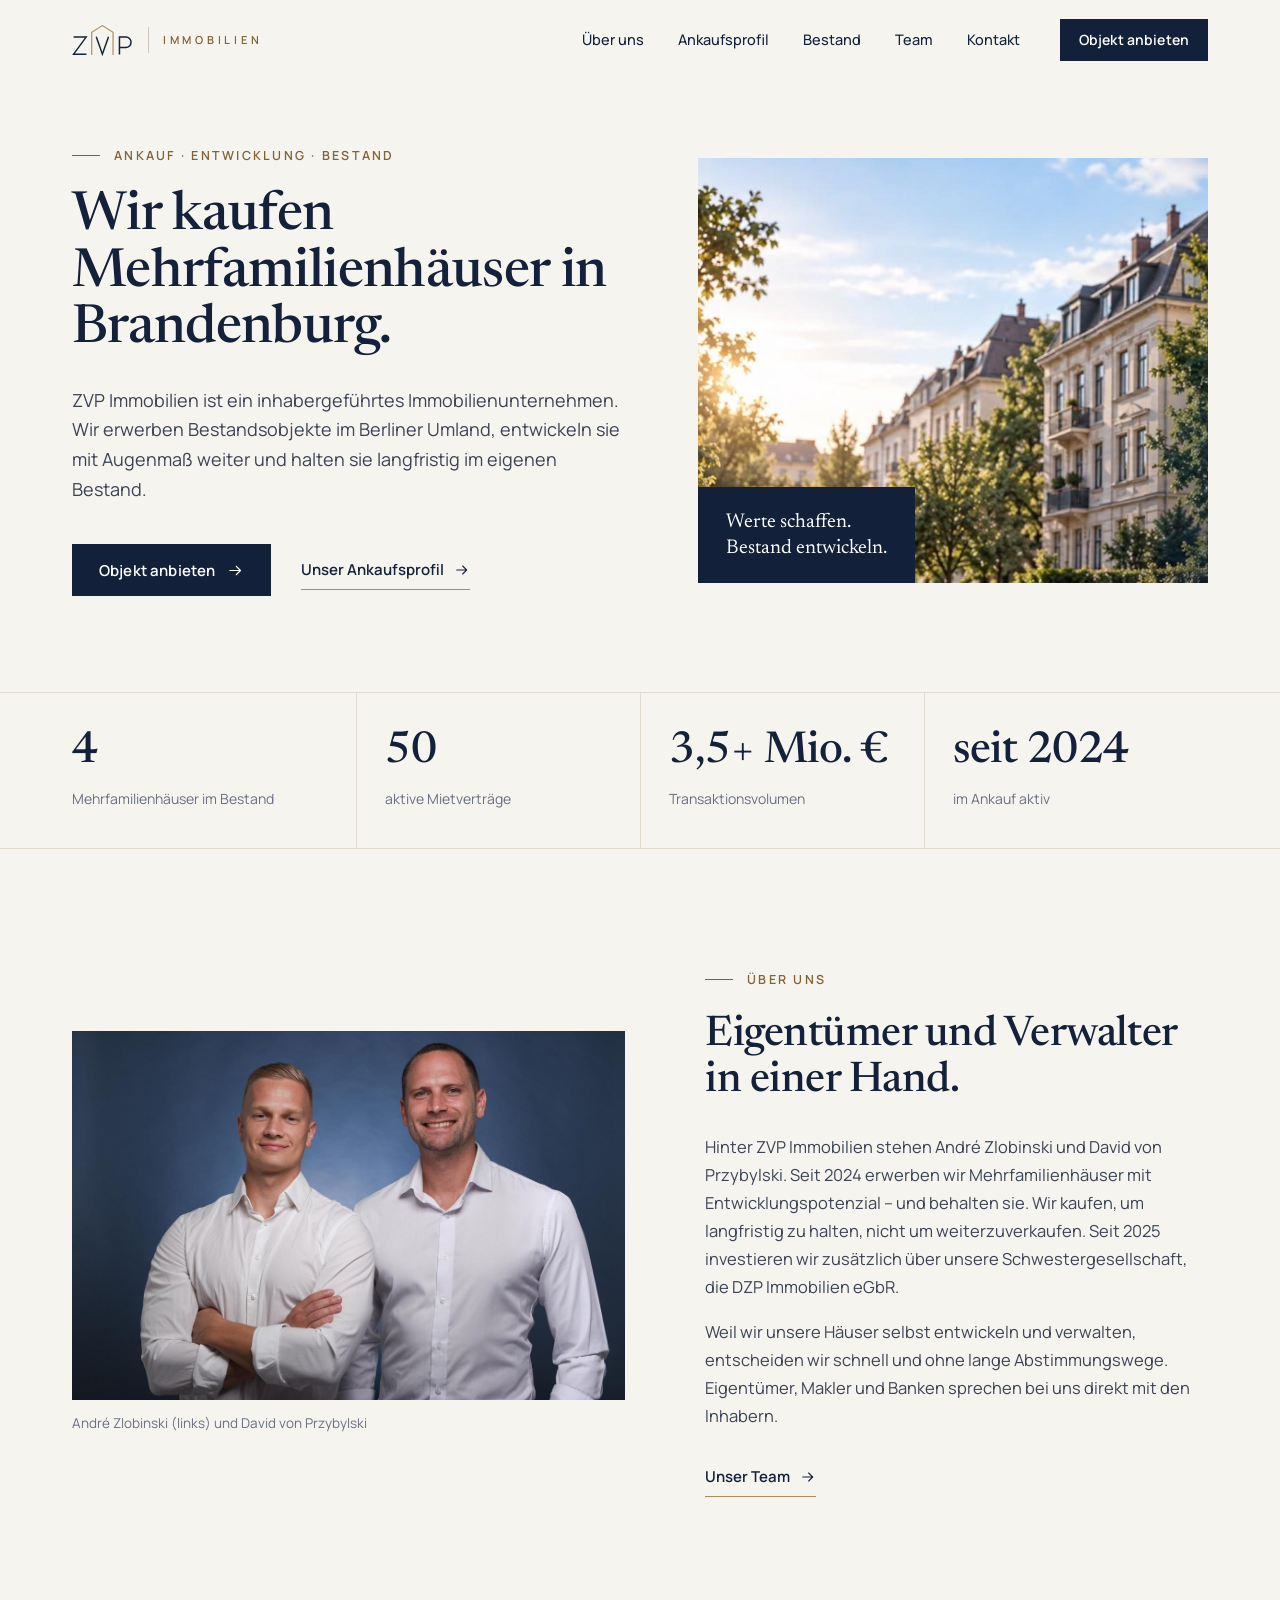
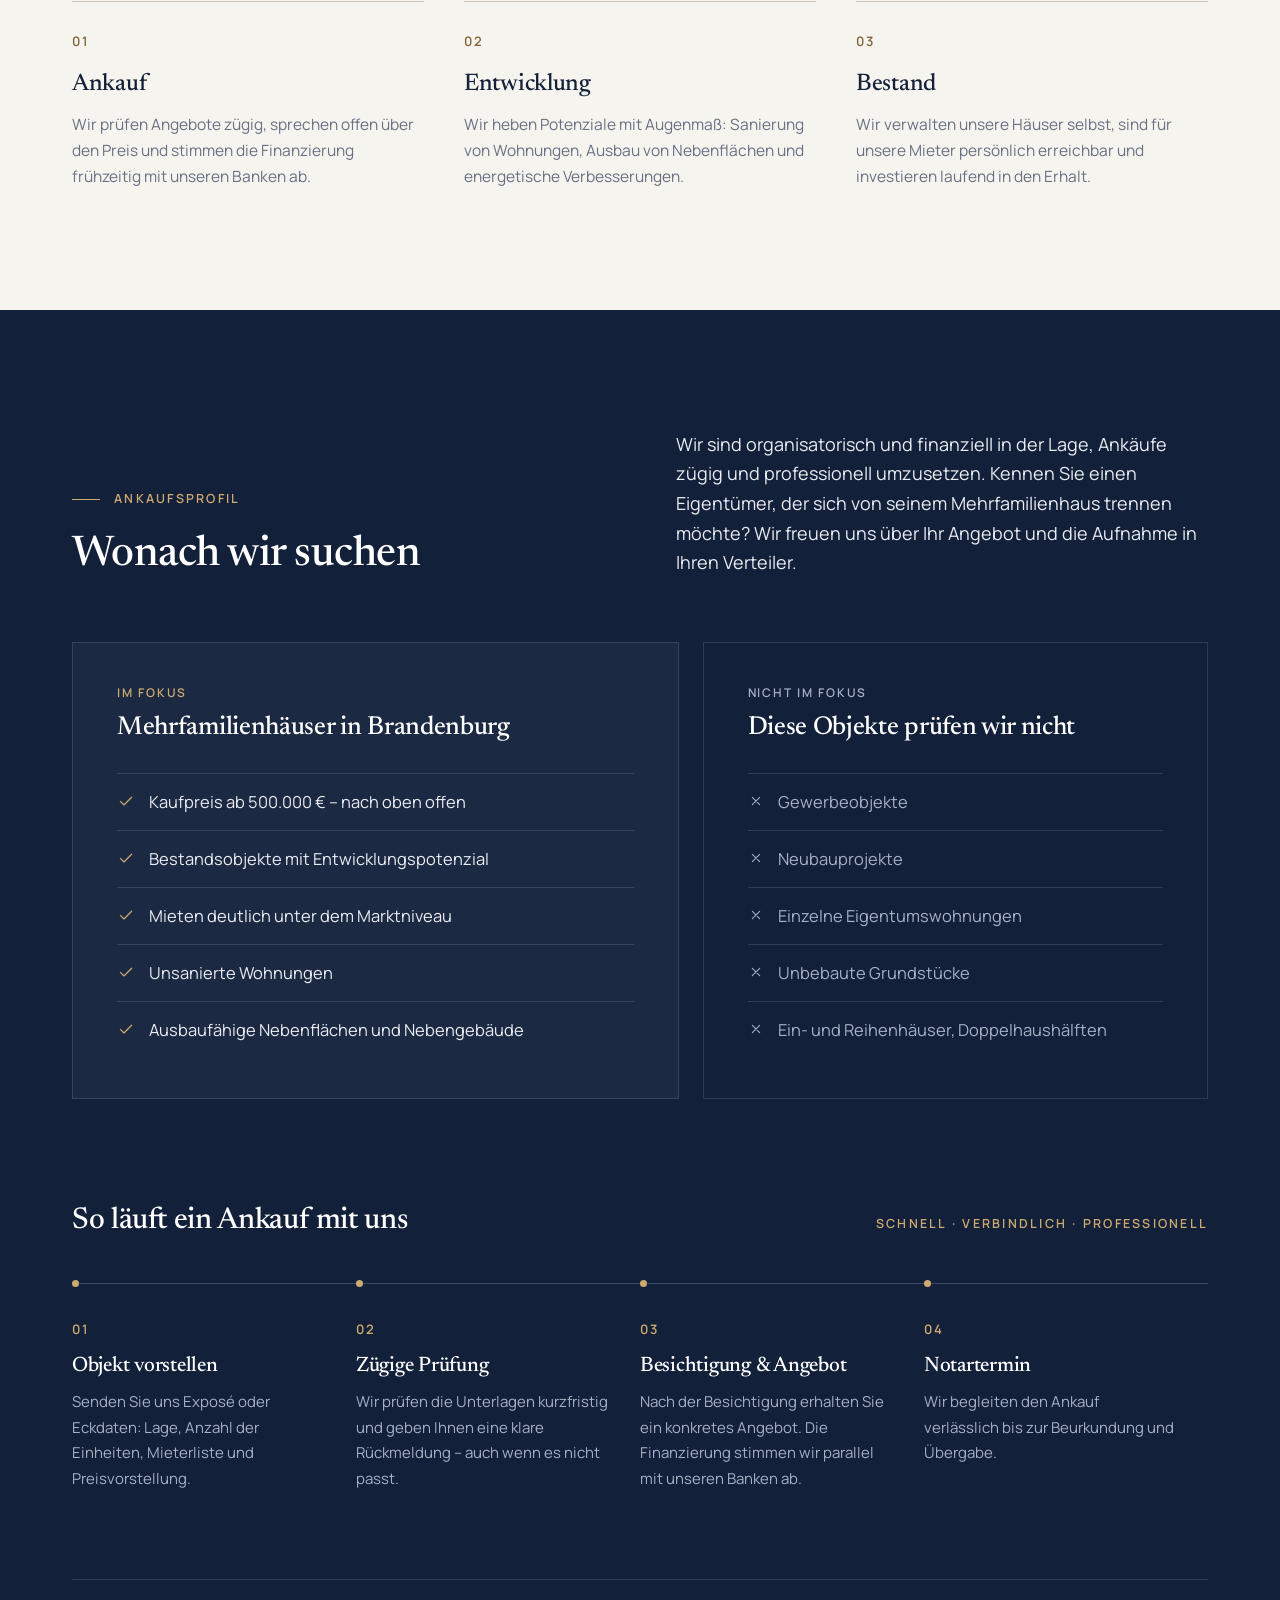
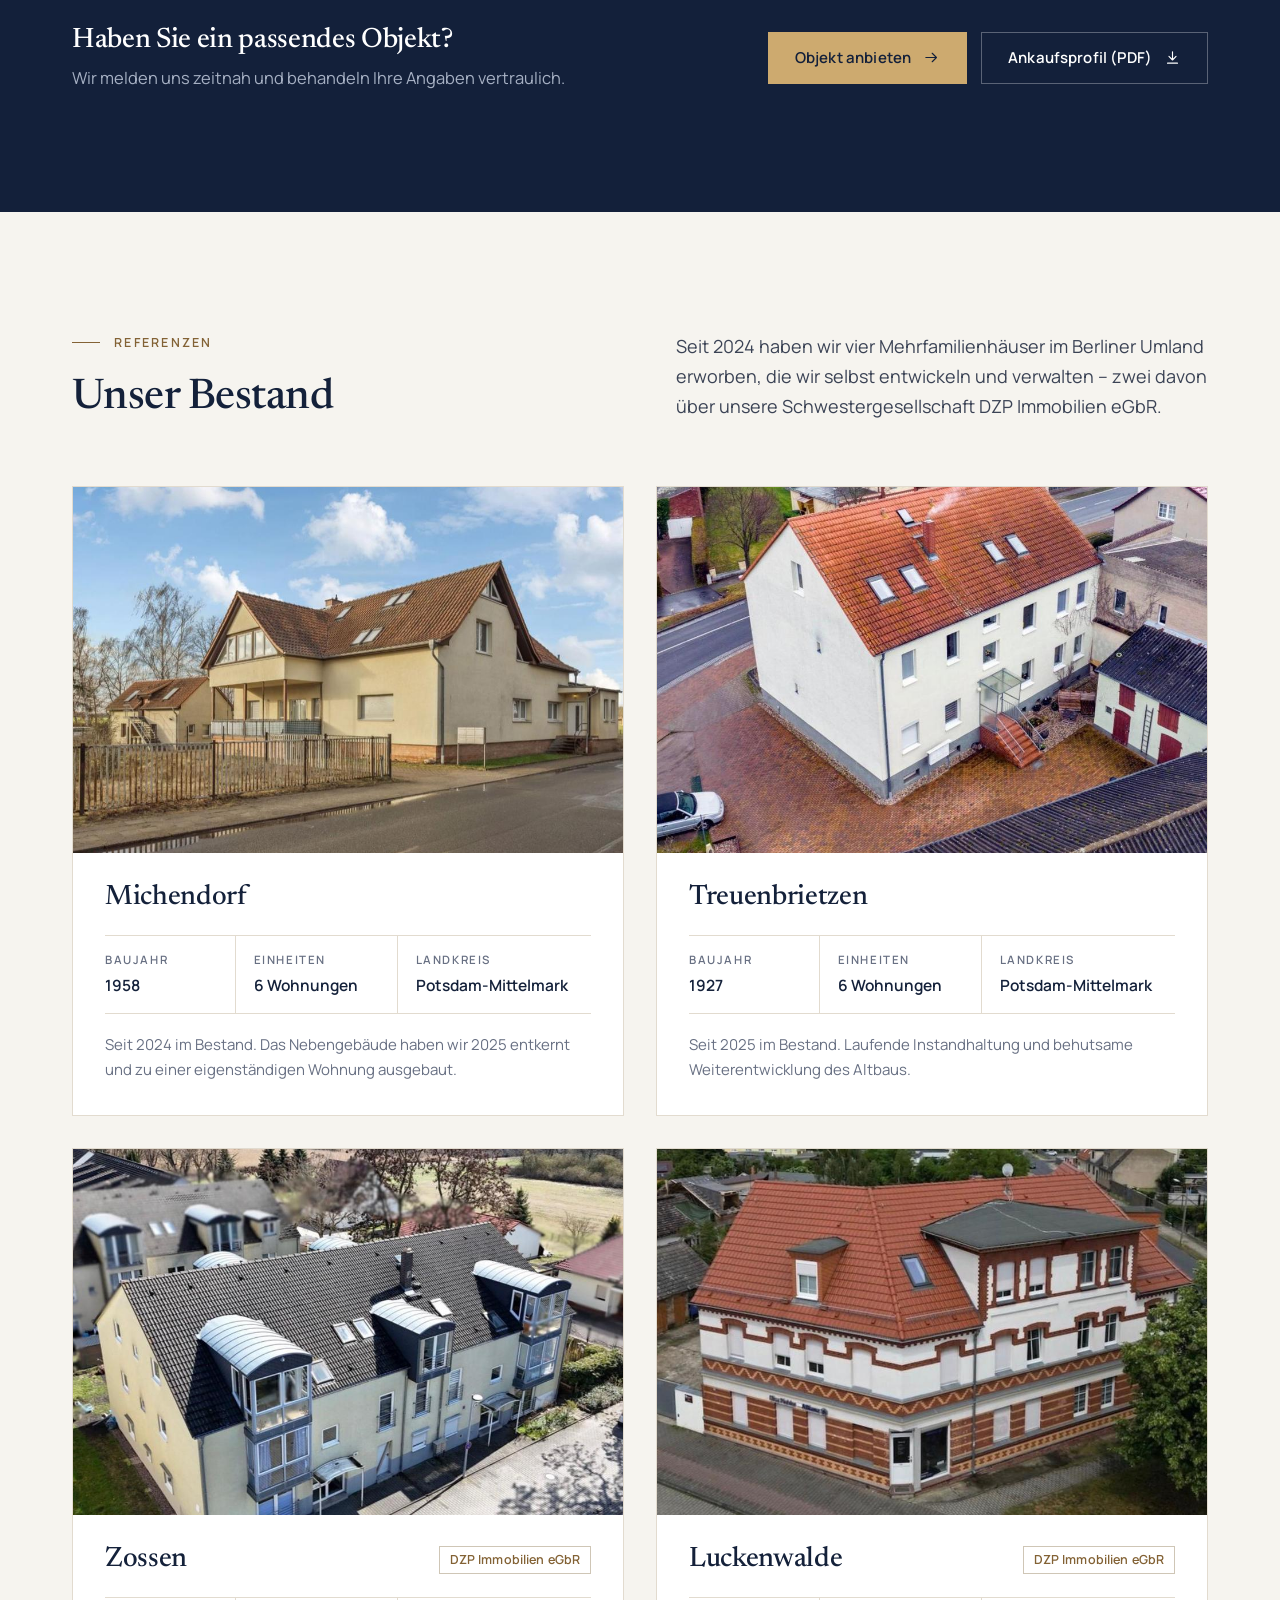
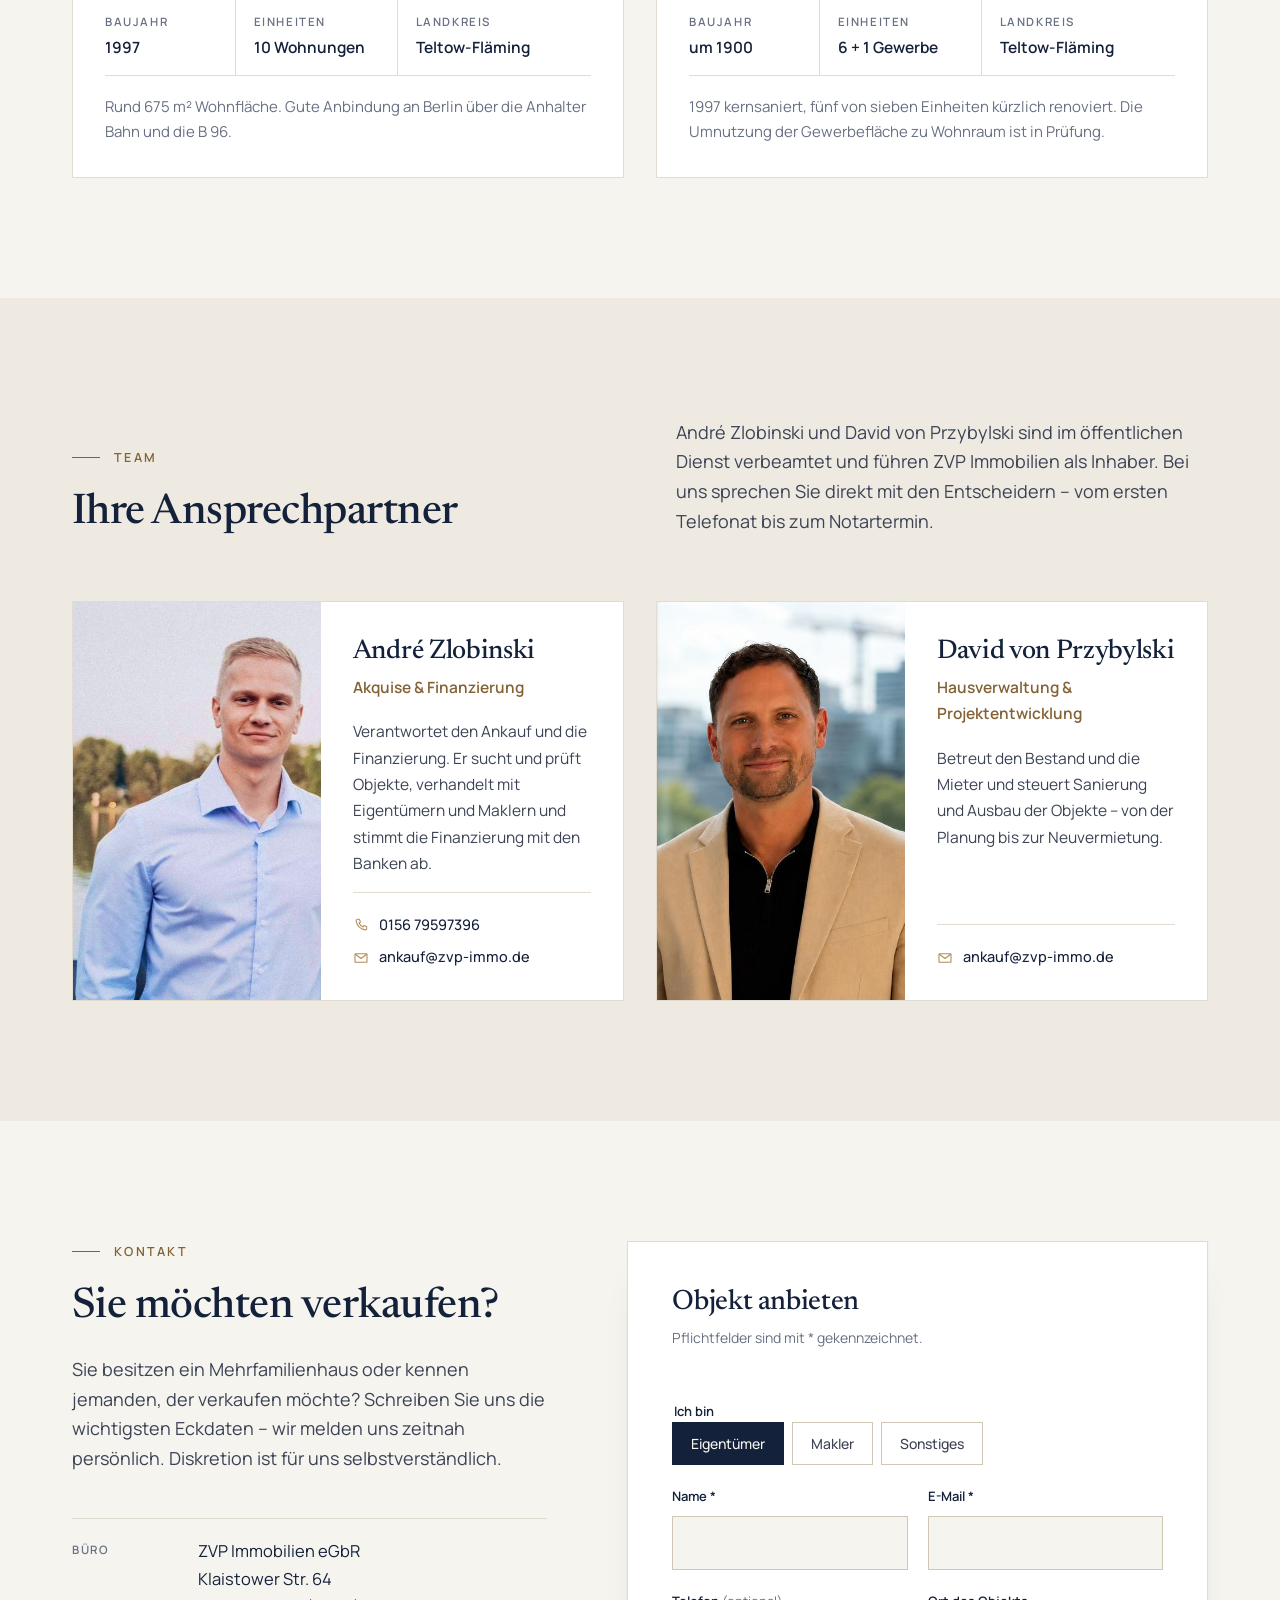
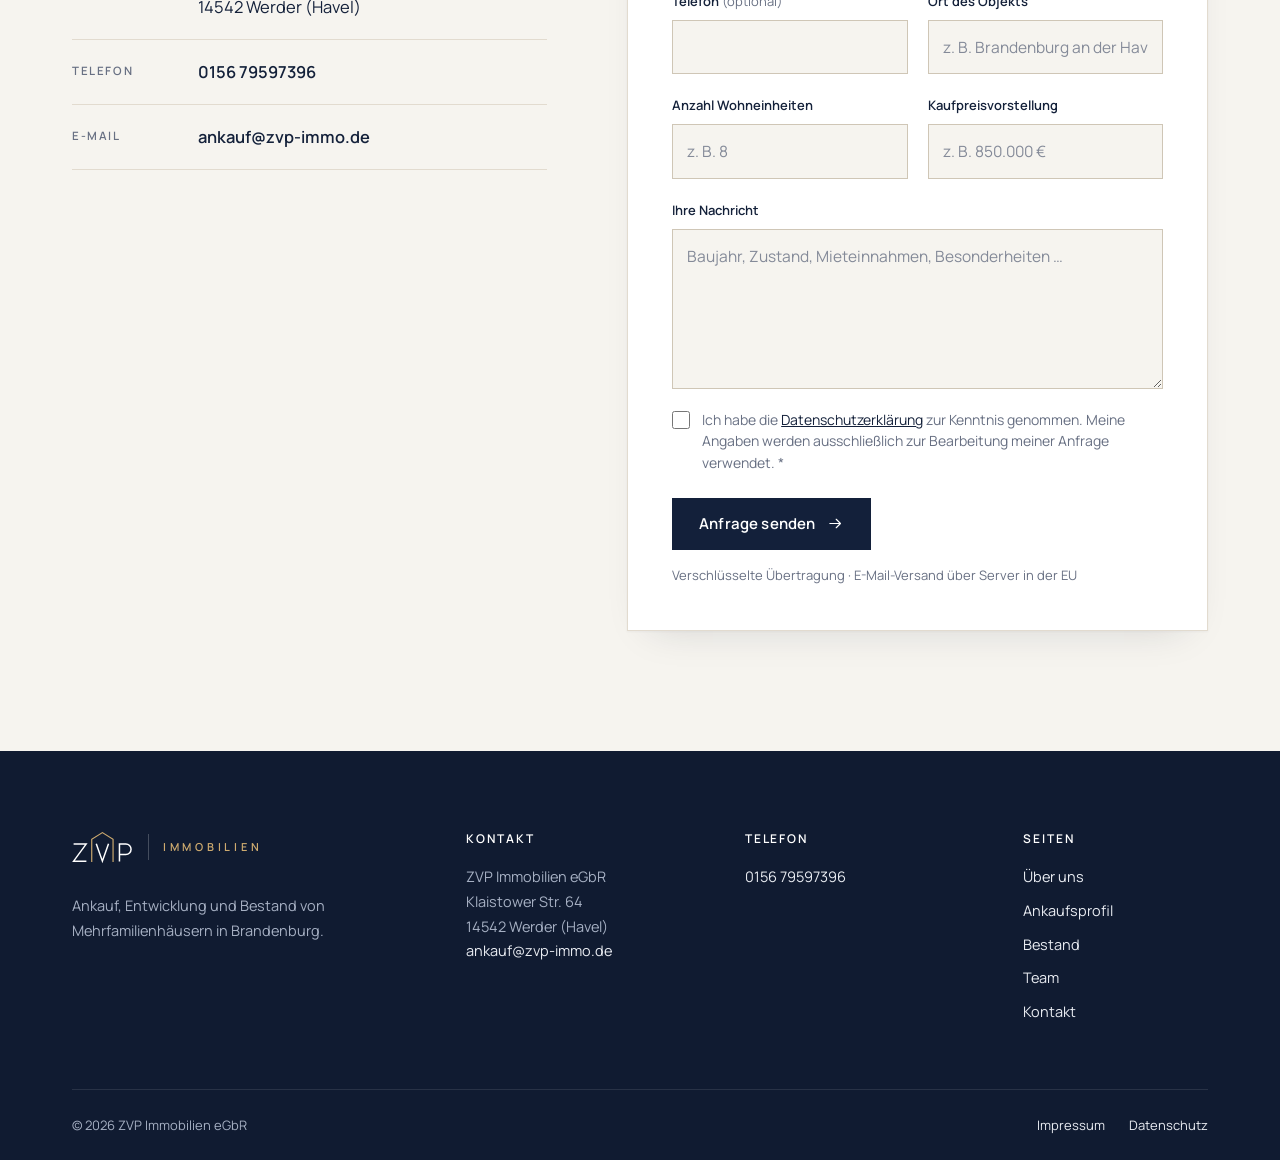
==== commit 6c070f7e: "Neue Telefonnummer, Ankaufsprofil ab 500.000 €, Registereintrag und DZP - Zentrale Telefonnummer 015" ====
--- a/index.html
+++ b/index.html
@@ -4,7 +4,7 @@
 <meta charset="utf-8">
 <meta name="viewport" content="width=device-width, initial-scale=1, viewport-fit=cover">
 <title>ZVP Immobilien – Ankauf, Entwicklung und Bestand von Mehrfamilienhäusern</title>
-<meta name="description" content="ZVP Immobilien kauft Mehrfamilienhäuser in Brandenburg bis 2 Mio. € – inhabergeführt, schnell und verbindlich. André Zlobinski und David von Przybylski, Werder (Havel).">
+<meta name="description" content="ZVP Immobilien kauft Mehrfamilienhäuser in Brandenburg ab 500.000 € – inhabergeführt, schnell und verbindlich. André Zlobinski und David von Przybylski, Werder (Havel).">
 <link rel="canonical" href="https://zvp-immo.de/">
 <meta name="theme-color" content="#13203a">
 <meta name="referrer" content="strict-origin-when-cross-origin">
@@ -24,7 +24,7 @@
 <link rel="preload" href="assets/fonts/newsreader-latin.woff2" as="font" type="font/woff2" crossorigin>
 <link rel="stylesheet" href="assets/css/style.css">
 <script type="application/ld+json">
-{"@context":"https://schema.org","@type":"Organization","name":"ZVP Immobilien eGbR","url":"https://zvp-immo.de/","logo":"https://zvp-immo.de/apple-touch-icon.png","email":"ankauf@zvp-immo.de","telephone":"+49 157 34639430","address":{"@type":"PostalAddress","streetAddress":"Klaistower Str. 64","postalCode":"14542","addressLocality":"Werder (Havel)","addressCountry":"DE"},"founder":[{"@type":"Person","name":"André Zlobinski"},{"@type":"Person","name":"David von Przybylski"}]}
+{"@context":"https://schema.org","@type":"Organization","name":"ZVP Immobilien eGbR","url":"https://zvp-immo.de/","logo":"https://zvp-immo.de/apple-touch-icon.png","email":"ankauf@zvp-immo.de","telephone":"+49 156 79597396","address":{"@type":"PostalAddress","streetAddress":"Klaistower Str. 64","postalCode":"14542","addressLocality":"Werder (Havel)","addressCountry":"DE"},"founder":[{"@type":"Person","name":"André Zlobinski"},{"@type":"Person","name":"David von Przybylski"}]}
 </script>
 </head>
 <body>
@@ -96,7 +96,7 @@
         <div class="about-text">
           <p class="eyebrow">Über uns</p>
           <h2>Eigentümer und Verwalter in einer Hand.</h2>
-          <p>Hinter ZVP Immobilien stehen André Zlobinski und David von Przybylski. Seit 2024 erwerben wir Mehrfamilienhäuser mit Entwicklungspotenzial – und behalten sie. Wir kaufen, um langfristig zu halten, nicht um weiterzuverkaufen.</p>
+          <p>Hinter ZVP Immobilien stehen André Zlobinski und David von Przybylski. Seit 2024 erwerben wir Mehrfamilienhäuser mit Entwicklungspotenzial – und behalten sie. Wir kaufen, um langfristig zu halten, nicht um weiterzuverkaufen. Seit 2025 investieren wir zusätzlich über unsere Schwestergesellschaft, die DZP Immobilien eGbR.</p>
           <p>Weil wir unsere Häuser selbst entwickeln und verwalten, entscheiden wir schnell und ohne lange Abstimmungswege. Eigentümer, Makler und Banken sprechen bei uns direkt mit den Inhabern.</p>
           <a class="link-arrow" href="#team">Unser Team <svg class="i" aria-hidden="true"><use href="#i-arrow"/></svg></a>
         </div>
@@ -118,8 +118,9 @@
       <div class="criteria">
         <div class="crit focus">
           <span class="tag">Im Fokus</span>
-          <h3>Mehrfamilienhäuser in Brandenburg bis 2&nbsp;Mio.&nbsp;€</h3>
+          <h3>Mehrfamilienhäuser in Brandenburg</h3>
           <ul>
+            <li><svg class="i" aria-hidden="true"><use href="#i-check"/></svg>Kaufpreis ab 500.000&nbsp;€ – nach oben offen</li>
             <li><svg class="i" aria-hidden="true"><use href="#i-check"/></svg>Bestandsobjekte mit Entwicklungspotenzial</li>
             <li><svg class="i" aria-hidden="true"><use href="#i-check"/></svg>Mieten deutlich unter dem Marktniveau</li>
             <li><svg class="i" aria-hidden="true"><use href="#i-check"/></svg>Unsanierte Wohnungen</li>
@@ -164,7 +165,7 @@
     <div class="wrap">
       <div class="sec-head">
         <div><p class="eyebrow">Referenzen</p><h2>Unser Bestand</h2></div>
-        <p class="lead">Seit 2024 haben wir vier Mehrfamilienhäuser im Berliner Umland erworben, die wir selbst entwickeln und verwalten.</p>
+        <p class="lead">Seit 2024 haben wir vier Mehrfamilienhäuser im Berliner Umland erworben, die wir selbst entwickeln und verwalten – zwei davon über unsere Schwestergesellschaft DZP Immobilien eGbR.</p>
       </div>
       <div class="objects">
         <article class="obj">
@@ -186,7 +187,7 @@
         <article class="obj">
           <figure><img src="assets/img/zossen.jpg" width="960" height="720" alt="Mehrfamilienhaus in Zossen" loading="lazy" decoding="async"></figure>
           <div class="obj-body">
-            <h3>Zossen</h3>
+            <div class="obj-head"><h3>Zossen</h3><span class="obj-tag">DZP Immobilien eGbR</span></div>
             <dl class="specs"><div><dt>Baujahr</dt><dd>1997</dd></div><div><dt>Einheiten</dt><dd>10 Wohnungen</dd></div><div><dt>Landkreis</dt><dd>Teltow-Fläming</dd></div></dl>
             <p class="obj-note">Rund 675 m² Wohnfläche. Gute Anbindung an Berlin über die Anhalter Bahn und die B&nbsp;96.</p>
           </div>
@@ -194,7 +195,7 @@
         <article class="obj">
           <figure><img src="assets/img/luckenwalde.jpg" width="960" height="720" alt="Mehrfamilienhaus in Luckenwalde" loading="lazy" decoding="async"></figure>
           <div class="obj-body">
-            <h3>Luckenwalde</h3>
+            <div class="obj-head"><h3>Luckenwalde</h3><span class="obj-tag">DZP Immobilien eGbR</span></div>
             <dl class="specs"><div><dt>Baujahr</dt><dd>um 1900</dd></div><div><dt>Einheiten</dt><dd>6 + 1 Gewerbe</dd></div><div><dt>Landkreis</dt><dd>Teltow-Fläming</dd></div></dl>
             <p class="obj-note">1997 kernsaniert, fünf von sieben Einheiten kürzlich renoviert. Die Umnutzung der Gewerbefläche zu Wohnraum ist in Prüfung.</p>
           </div>
@@ -217,7 +218,7 @@
             <p class="role">Akquise &amp; Finanzierung</p>
             <p>Verantwortet den Ankauf und die Finanzierung. Er sucht und prüft Objekte, verhandelt mit Eigentümern und Maklern und stimmt die Finanzierung mit den Banken ab.</p>
             <div class="person-contact">
-              <a href="tel:+4915734639430"><svg class="i" aria-hidden="true"><use href="#i-phone"/></svg>0157 34639430</a>
+              <a href="tel:+4915679597396"><svg class="i" aria-hidden="true"><use href="#i-phone"/></svg>0156 79597396</a>
               <a href="mailto:ankauf@zvp-immo.de"><svg class="i" aria-hidden="true"><use href="#i-mail"/></svg>ankauf@zvp-immo.de</a>
             </div>
           </div>
@@ -229,7 +230,6 @@
             <p class="role">Hausverwaltung &amp; Projektentwicklung</p>
             <p>Betreut den Bestand und die Mieter und steuert Sanierung und Ausbau der Objekte – von der Planung bis zur Neuvermietung.</p>
             <div class="person-contact">
-              <a href="tel:+4917632724201"><svg class="i" aria-hidden="true"><use href="#i-phone"/></svg>0176 32724201</a>
               <a href="mailto:ankauf@zvp-immo.de"><svg class="i" aria-hidden="true"><use href="#i-mail"/></svg>ankauf@zvp-immo.de</a>
             </div>
           </div>
@@ -246,7 +246,7 @@
         <p class="lead">Sie besitzen ein Mehrfamilienhaus oder kennen jemanden, der verkaufen möchte? Schreiben Sie uns die wichtigsten Eckdaten – wir melden uns zeitnah persönlich. Diskretion ist für uns selbstverständlich.</p>
         <dl class="contact-list">
           <div><dt>Büro</dt><dd>ZVP Immobilien eGbR<br>Klaistower Str. 64<br>14542 Werder (Havel)</dd></div>
-          <div><dt>Telefon</dt><dd><a href="tel:+4915734639430">0157 34639430</a> <span>· André Zlobinski</span><br><a href="tel:+4917632724201">0176 32724201</a> <span>· David von Przybylski</span></dd></div>
+          <div><dt>Telefon</dt><dd><a href="tel:+4915679597396">0156 79597396</a></dd></div>
           <div><dt>E-Mail</dt><dd><a href="mailto:ankauf@zvp-immo.de">ankauf@zvp-immo.de</a></dd></div>
         </dl>
       </div>
@@ -312,8 +312,7 @@
       <div>
         <h2>Telefon</h2>
         <ul>
-          <li><a href="tel:+4915734639430">0157 34639430</a><br>André Zlobinski</li>
-          <li><a href="tel:+4917632724201">0176 32724201</a><br>David von Przybylski</li>
+          <li><a href="tel:+4915679597396">0156 79597396</a></li>
         </ul>
       </div>
       <div>
--- a/assets/css/style.css
+++ b/assets/css/style.css
@@ -165,6 +165,9 @@
 .obj:hover img{transform:scale(1.03)}
 .obj-body{padding:28px 32px 32px}
 .obj h3{font-size:28px;margin-bottom:20px}
+.obj-head{display:flex;flex-wrap:wrap;justify-content:space-between;align-items:center;gap:8px 16px;margin-bottom:20px}
+.obj-head h3{margin:0}
+.obj-tag{padding:4px 10px;font-size:12.5px;font-weight:600;line-height:1.4;letter-spacing:.01em;color:var(--brass-text);border:1px solid var(--line-strong)}
 .specs{display:grid;grid-template-columns:.8fr 1fr 1.2fr;margin:0;border-top:1px solid var(--line);border-bottom:1px solid var(--line)}
 .specs div{padding:14px 0}
 .specs div+div{padding-left:18px;border-left:1px solid var(--line)}
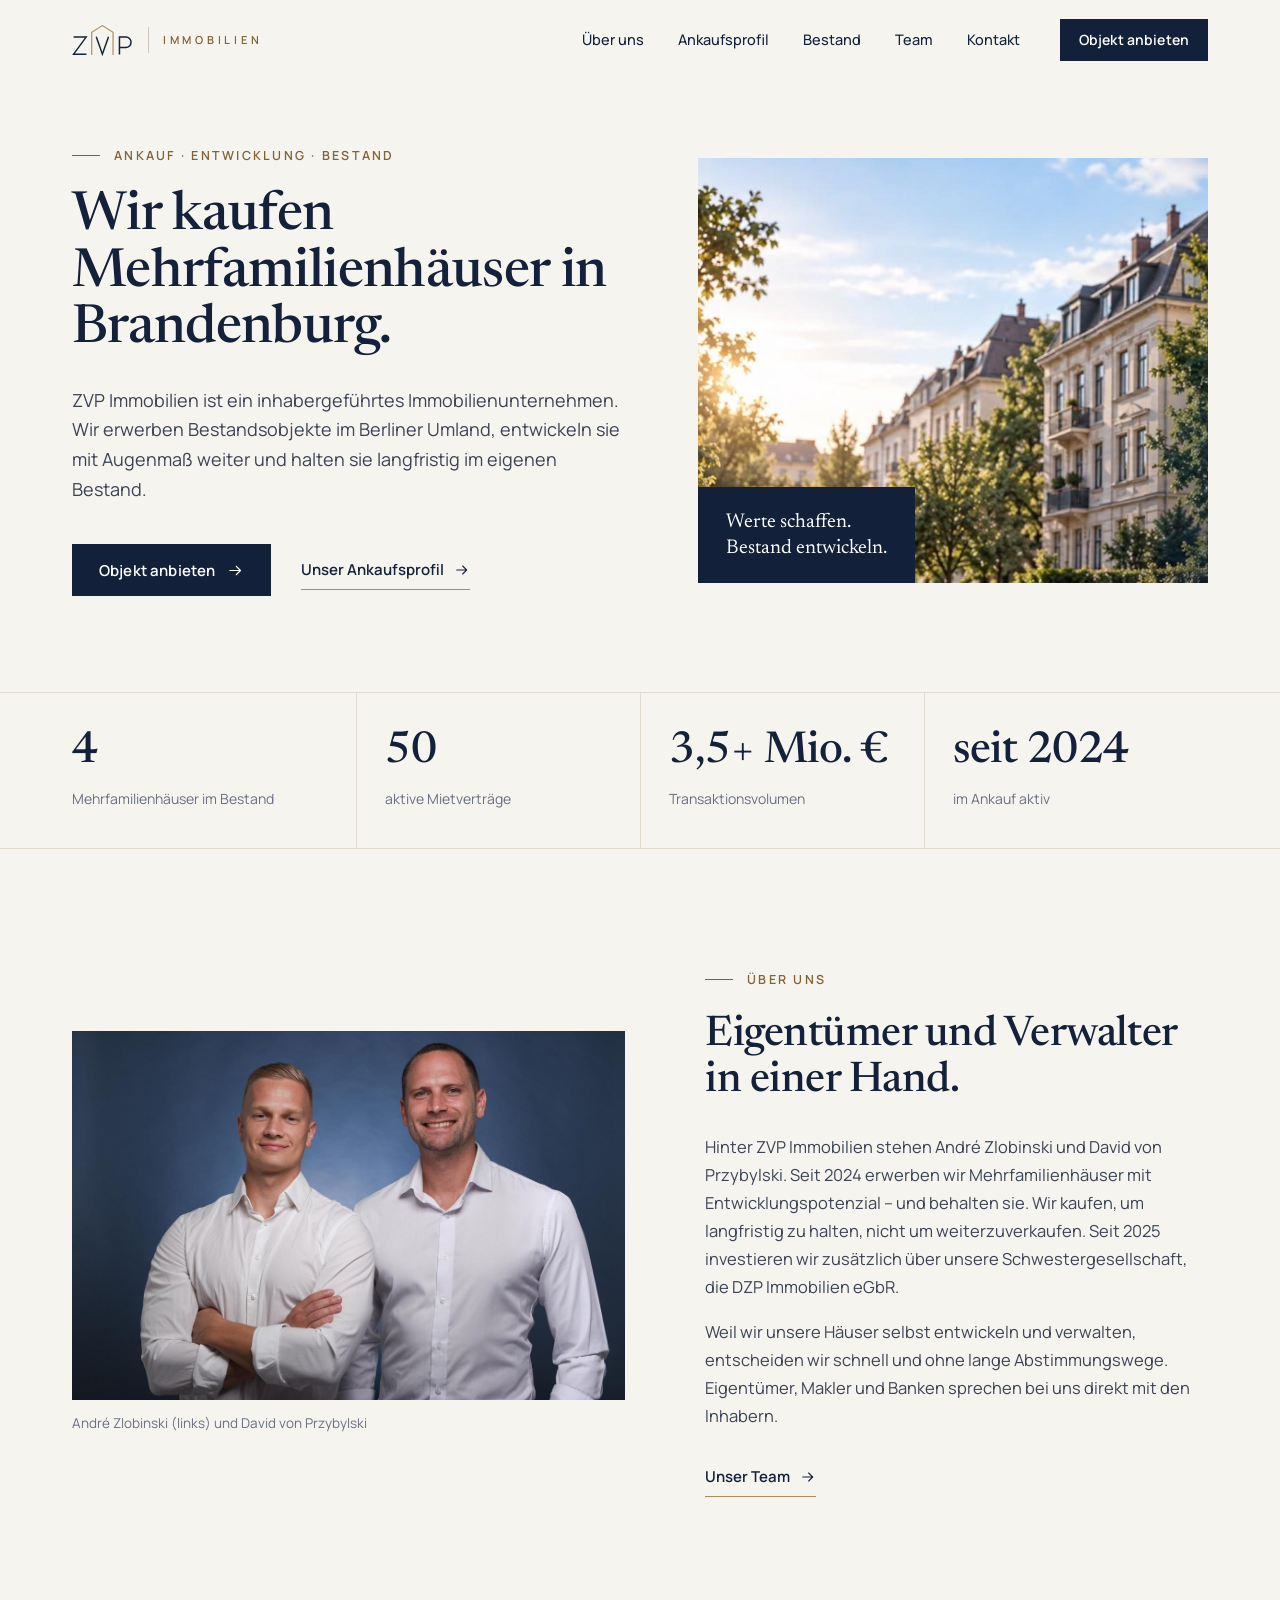
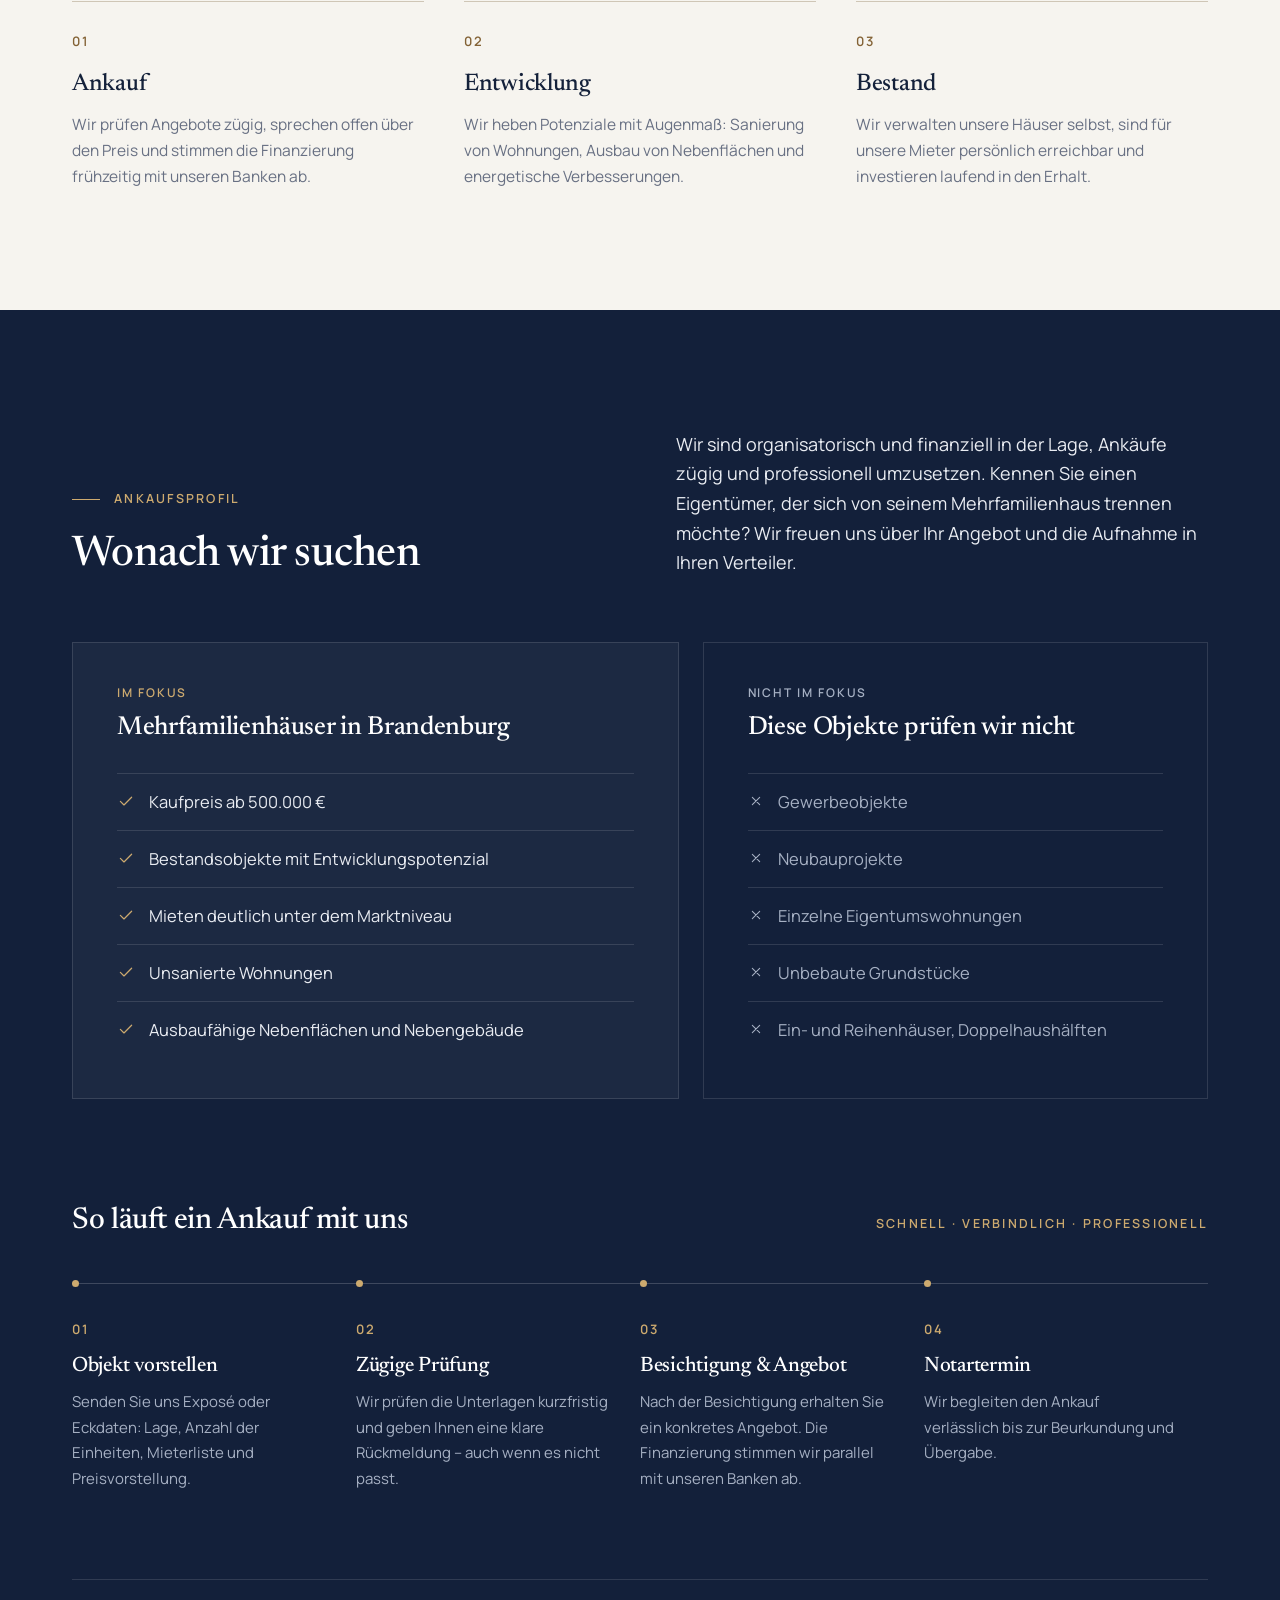
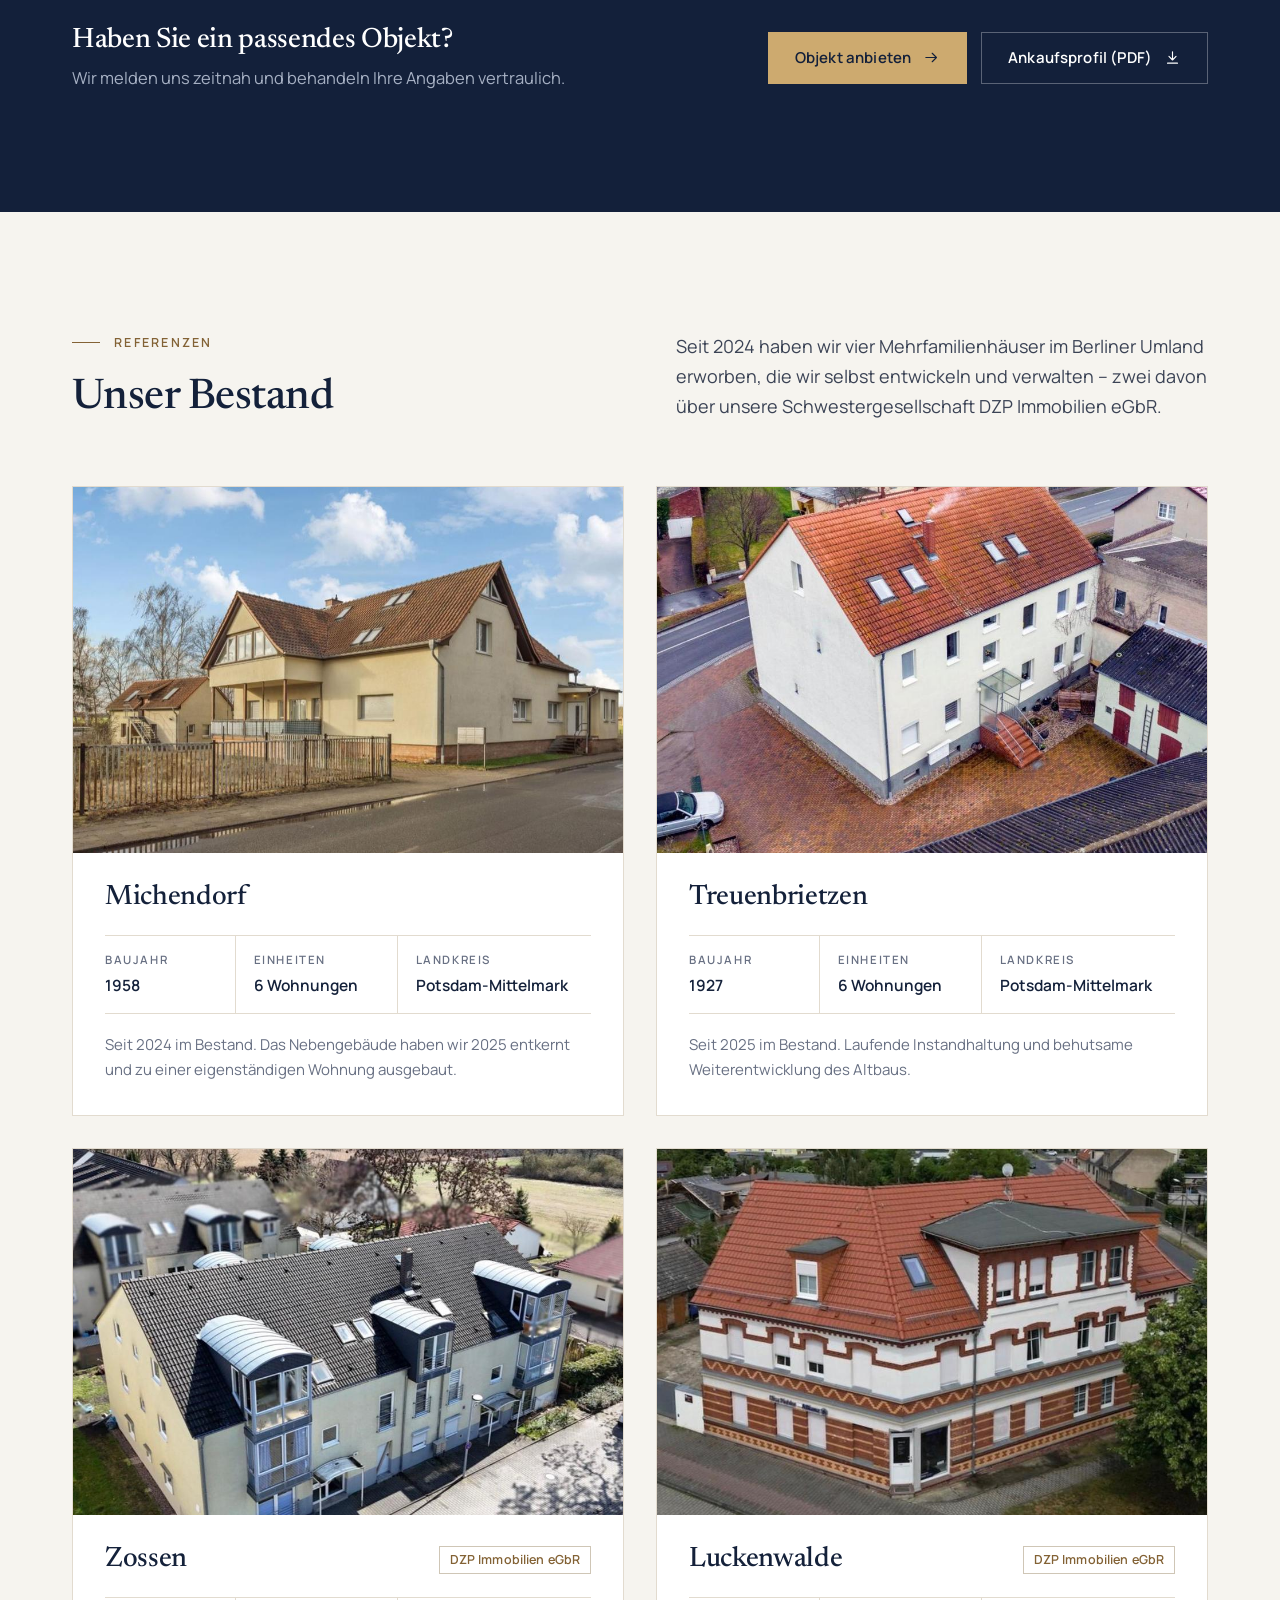
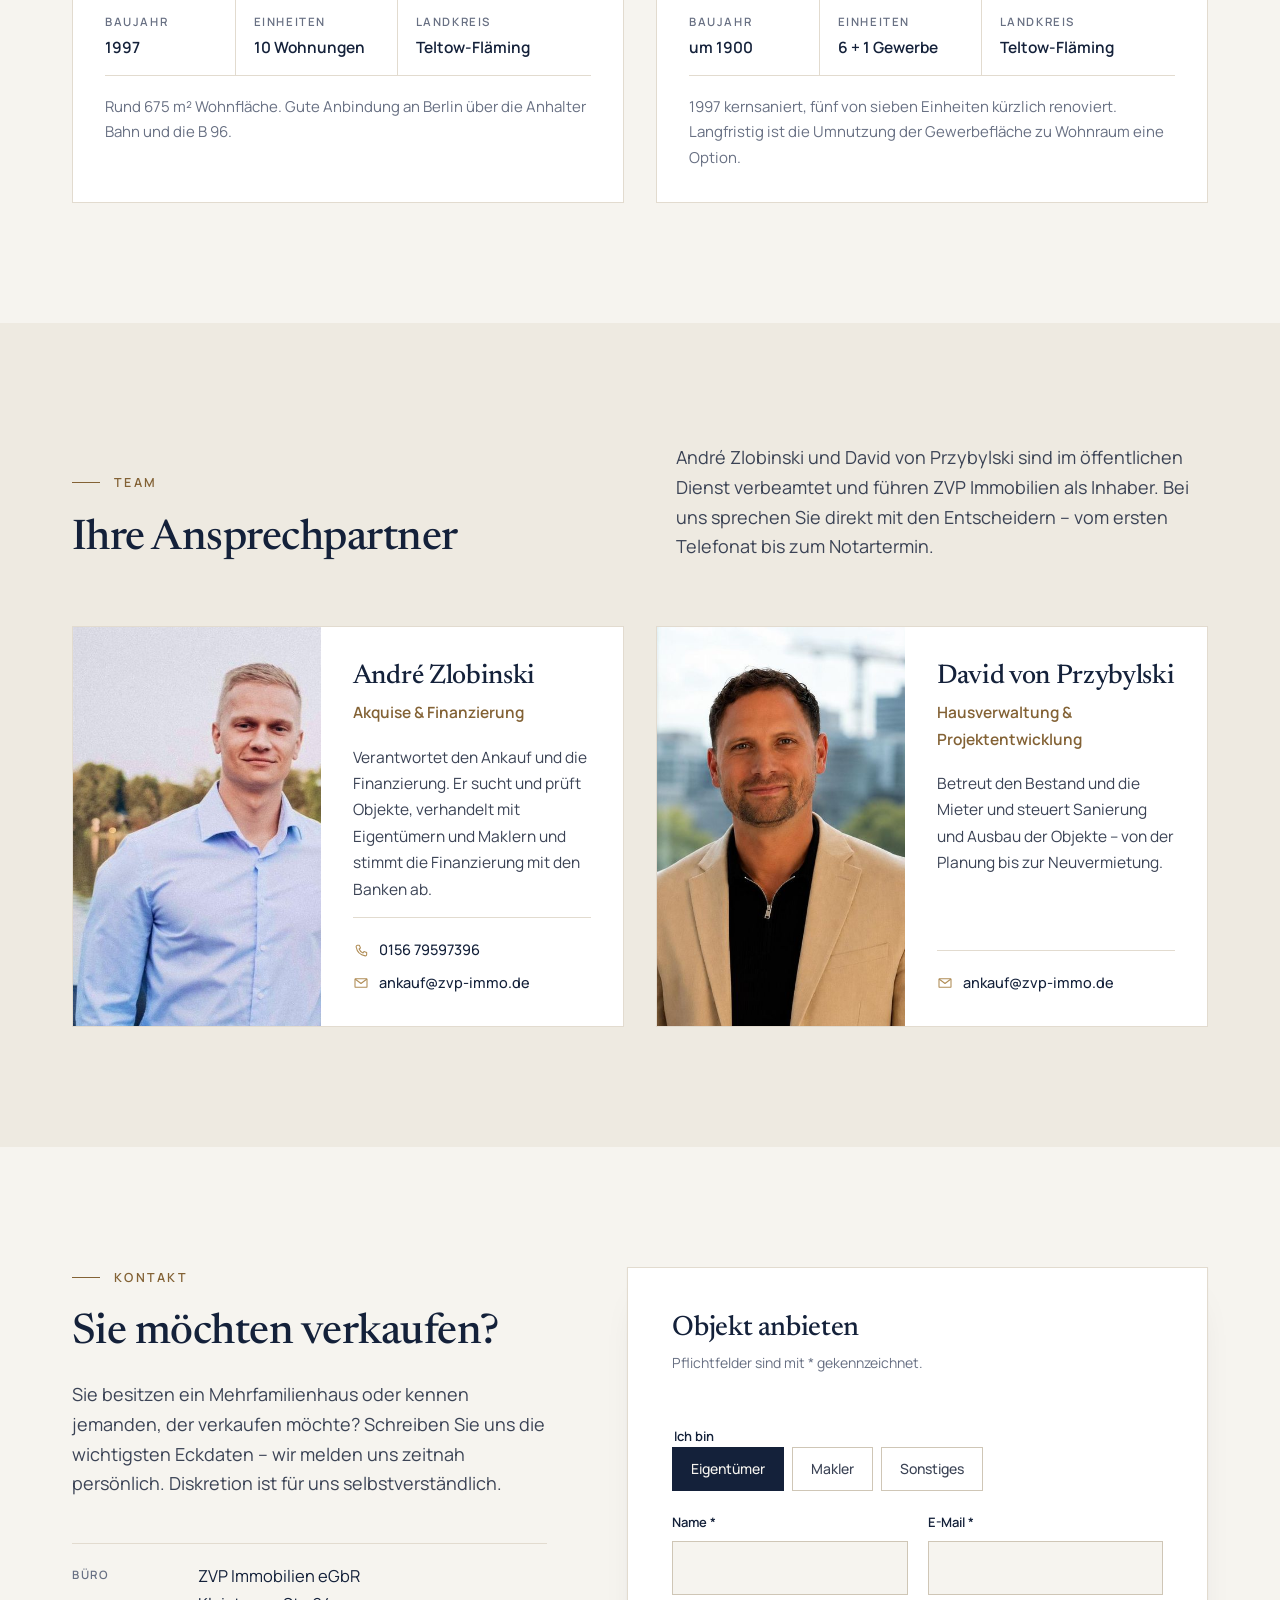
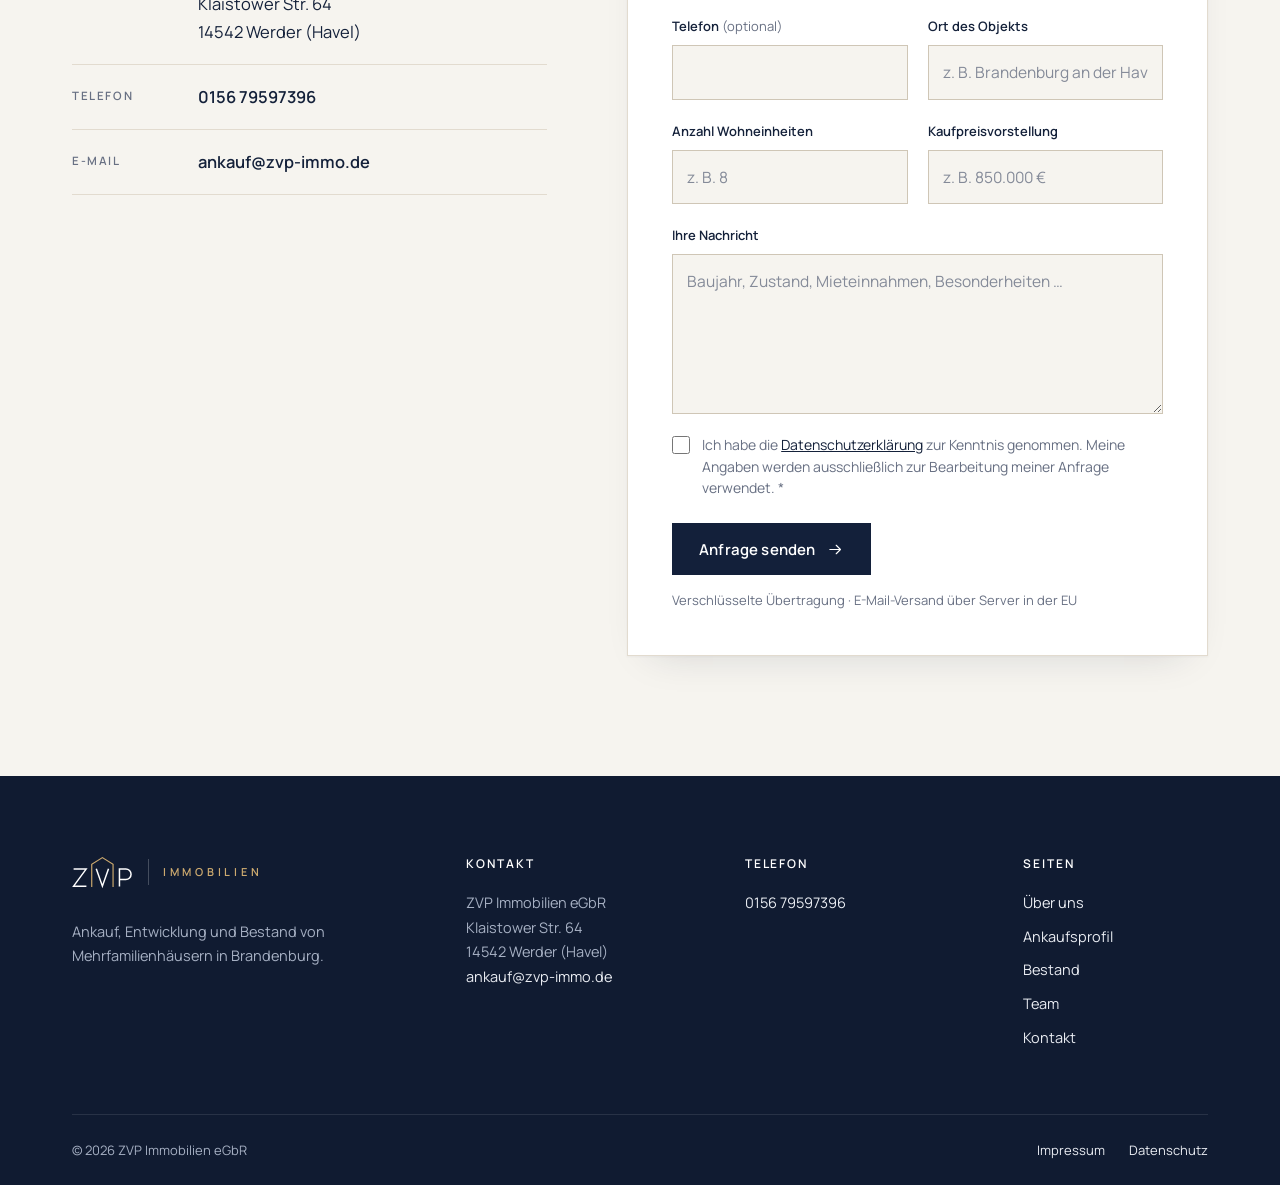
==== commit 35a92a1f: "Website aktualisiert" ====
--- a/index.html
+++ b/index.html
@@ -120,7 +120,7 @@
           <span class="tag">Im Fokus</span>
           <h3>Mehrfamilienhäuser in Brandenburg</h3>
           <ul>
-            <li><svg class="i" aria-hidden="true"><use href="#i-check"/></svg>Kaufpreis ab 500.000&nbsp;€ – nach oben offen</li>
+            <li><svg class="i" aria-hidden="true"><use href="#i-check"/></svg>Kaufpreis ab 500.000&nbsp;€</li>
             <li><svg class="i" aria-hidden="true"><use href="#i-check"/></svg>Bestandsobjekte mit Entwicklungspotenzial</li>
             <li><svg class="i" aria-hidden="true"><use href="#i-check"/></svg>Mieten deutlich unter dem Marktniveau</li>
             <li><svg class="i" aria-hidden="true"><use href="#i-check"/></svg>Unsanierte Wohnungen</li>
@@ -197,7 +197,7 @@
           <div class="obj-body">
             <div class="obj-head"><h3>Luckenwalde</h3><span class="obj-tag">DZP Immobilien eGbR</span></div>
             <dl class="specs"><div><dt>Baujahr</dt><dd>um 1900</dd></div><div><dt>Einheiten</dt><dd>6 + 1 Gewerbe</dd></div><div><dt>Landkreis</dt><dd>Teltow-Fläming</dd></div></dl>
-            <p class="obj-note">1997 kernsaniert, fünf von sieben Einheiten kürzlich renoviert. Die Umnutzung der Gewerbefläche zu Wohnraum ist in Prüfung.</p>
+            <p class="obj-note">1997 kernsaniert, fünf von sieben Einheiten kürzlich renoviert. Langfristig ist die Umnutzung der Gewerbefläche zu Wohnraum eine Option.</p>
           </div>
         </article>
       </div>
